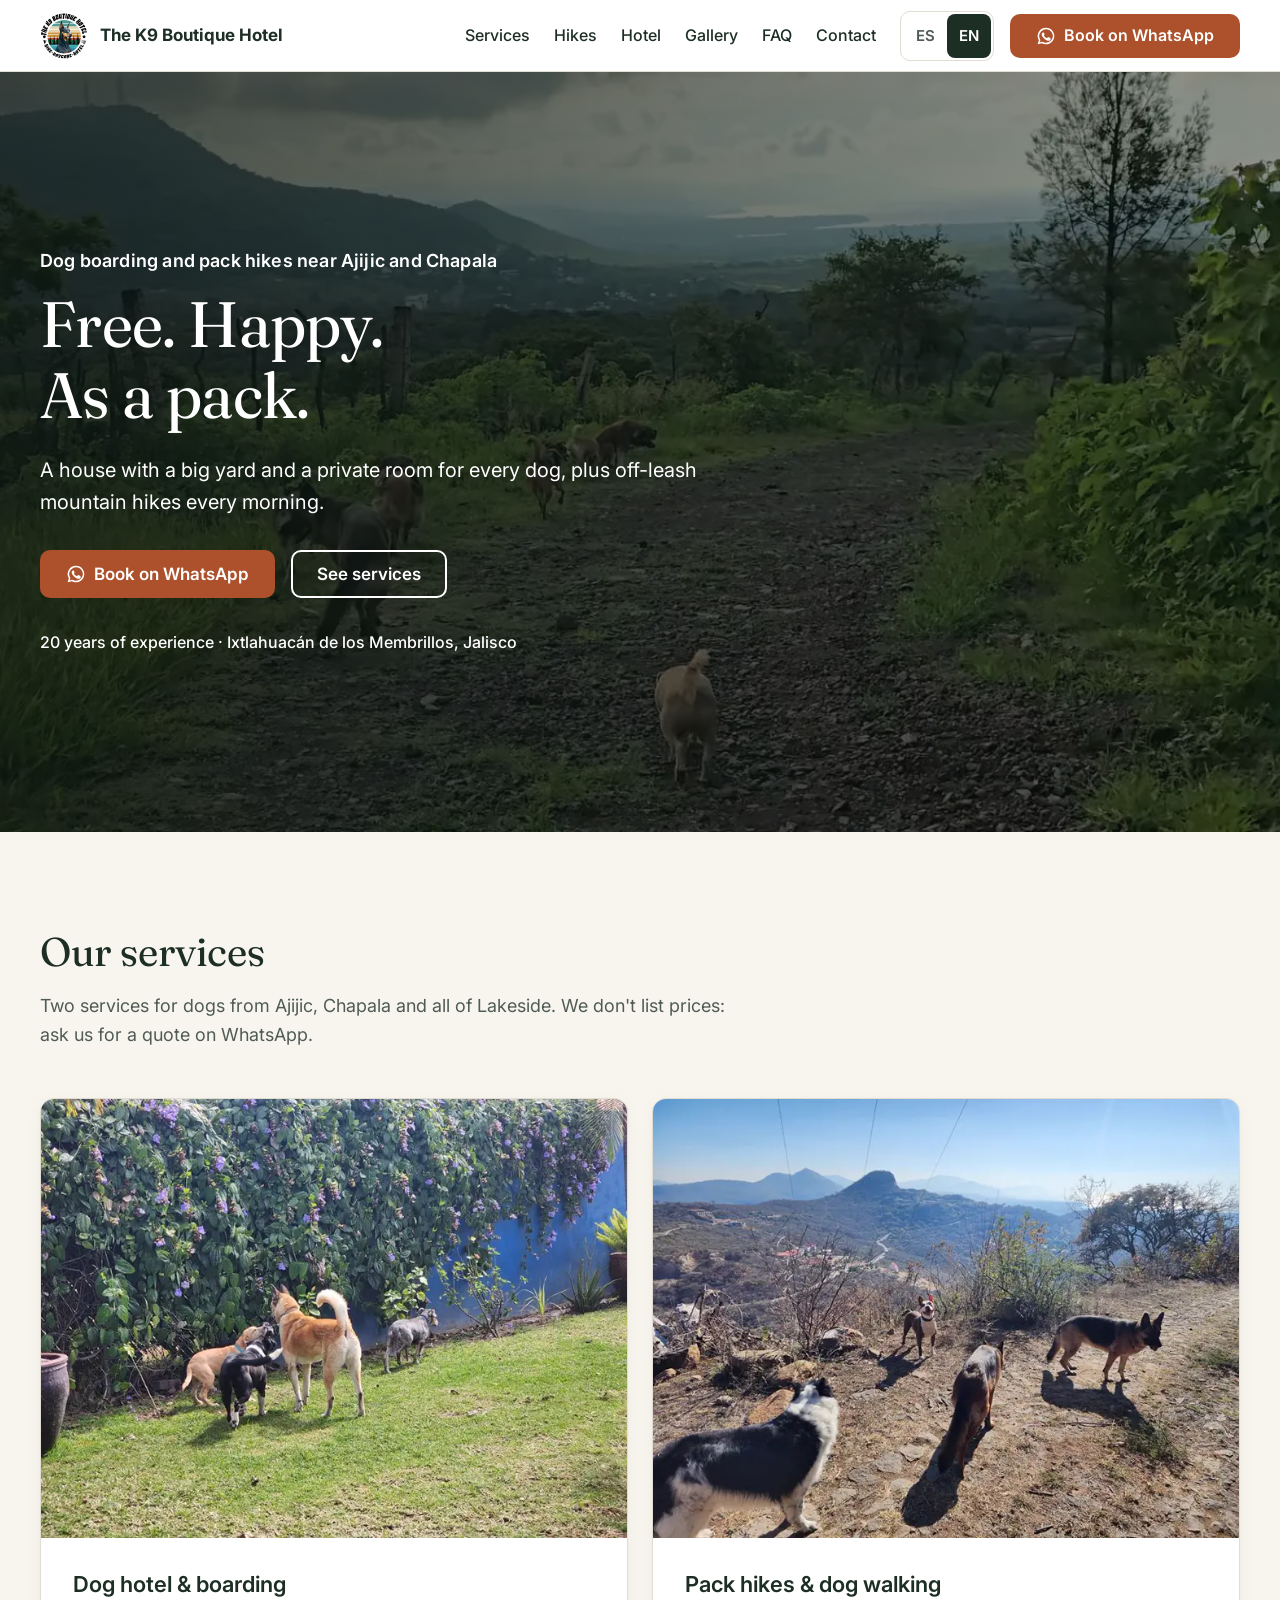
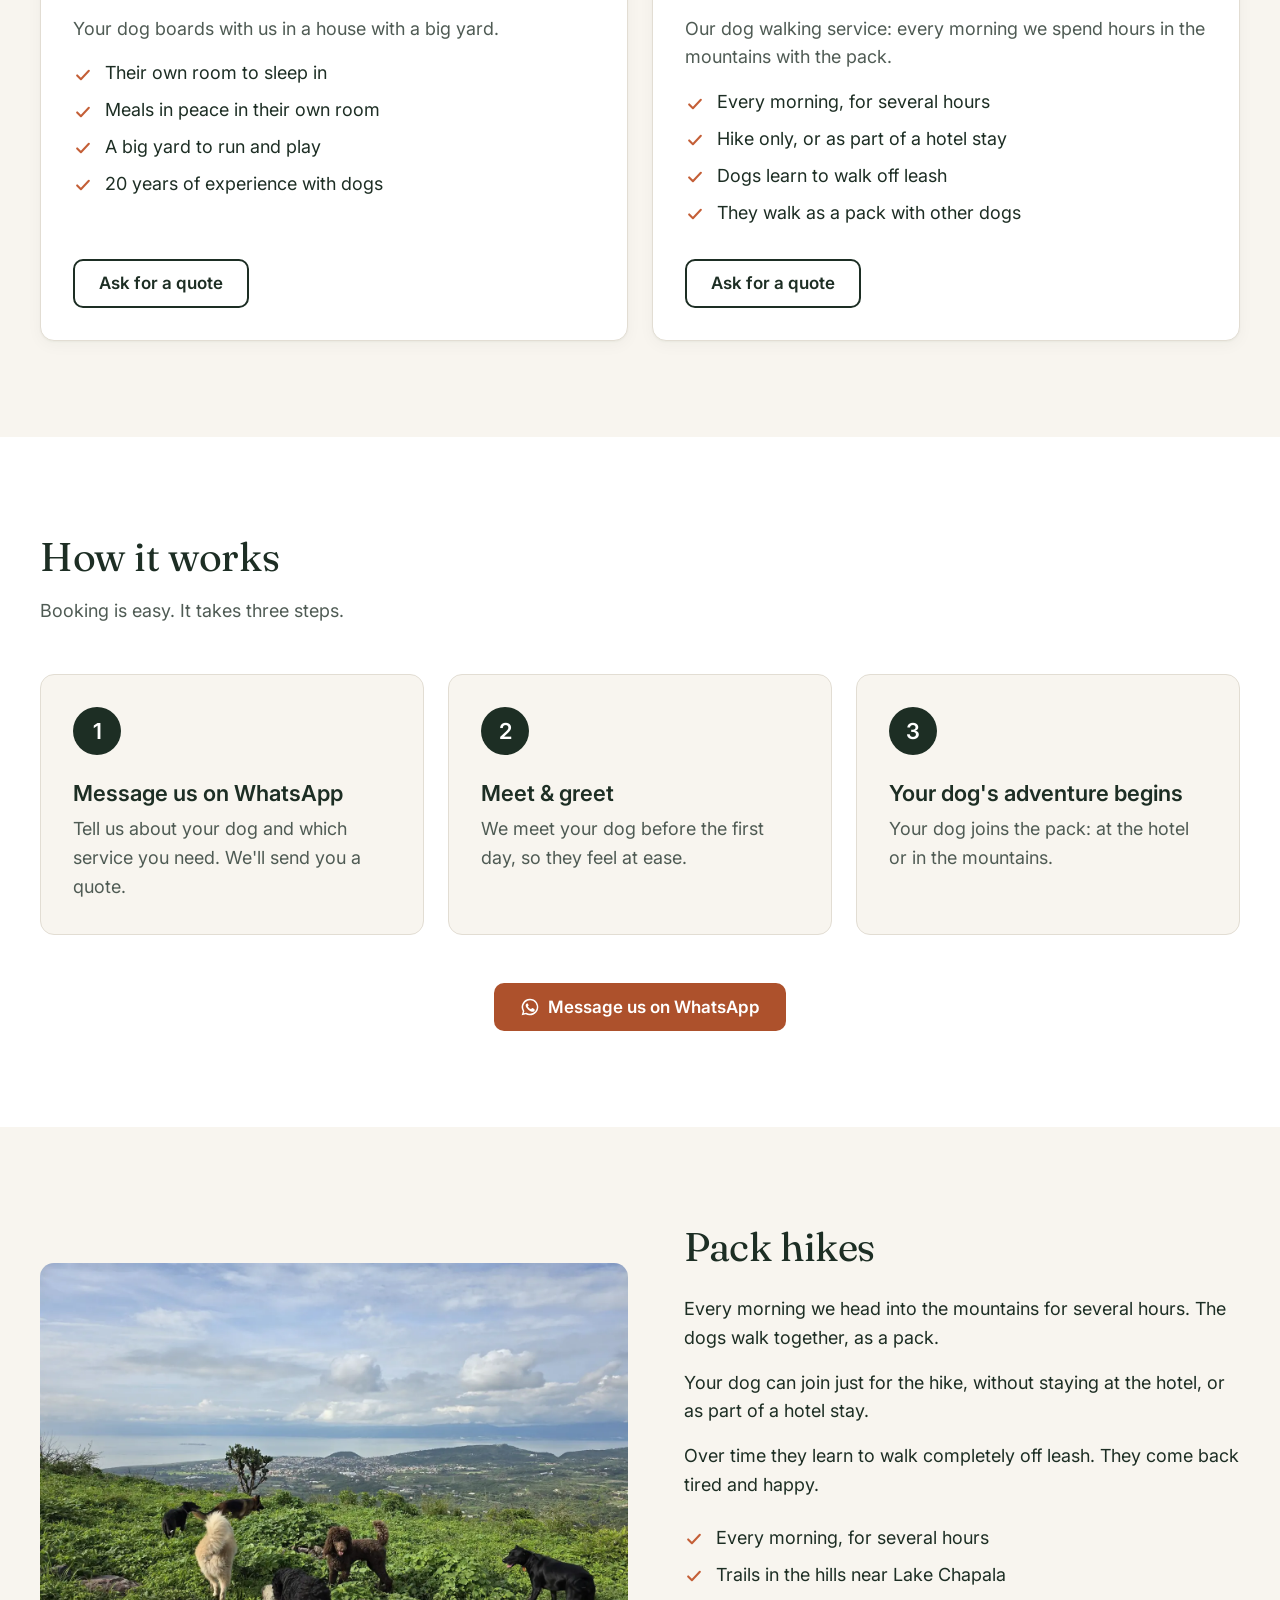
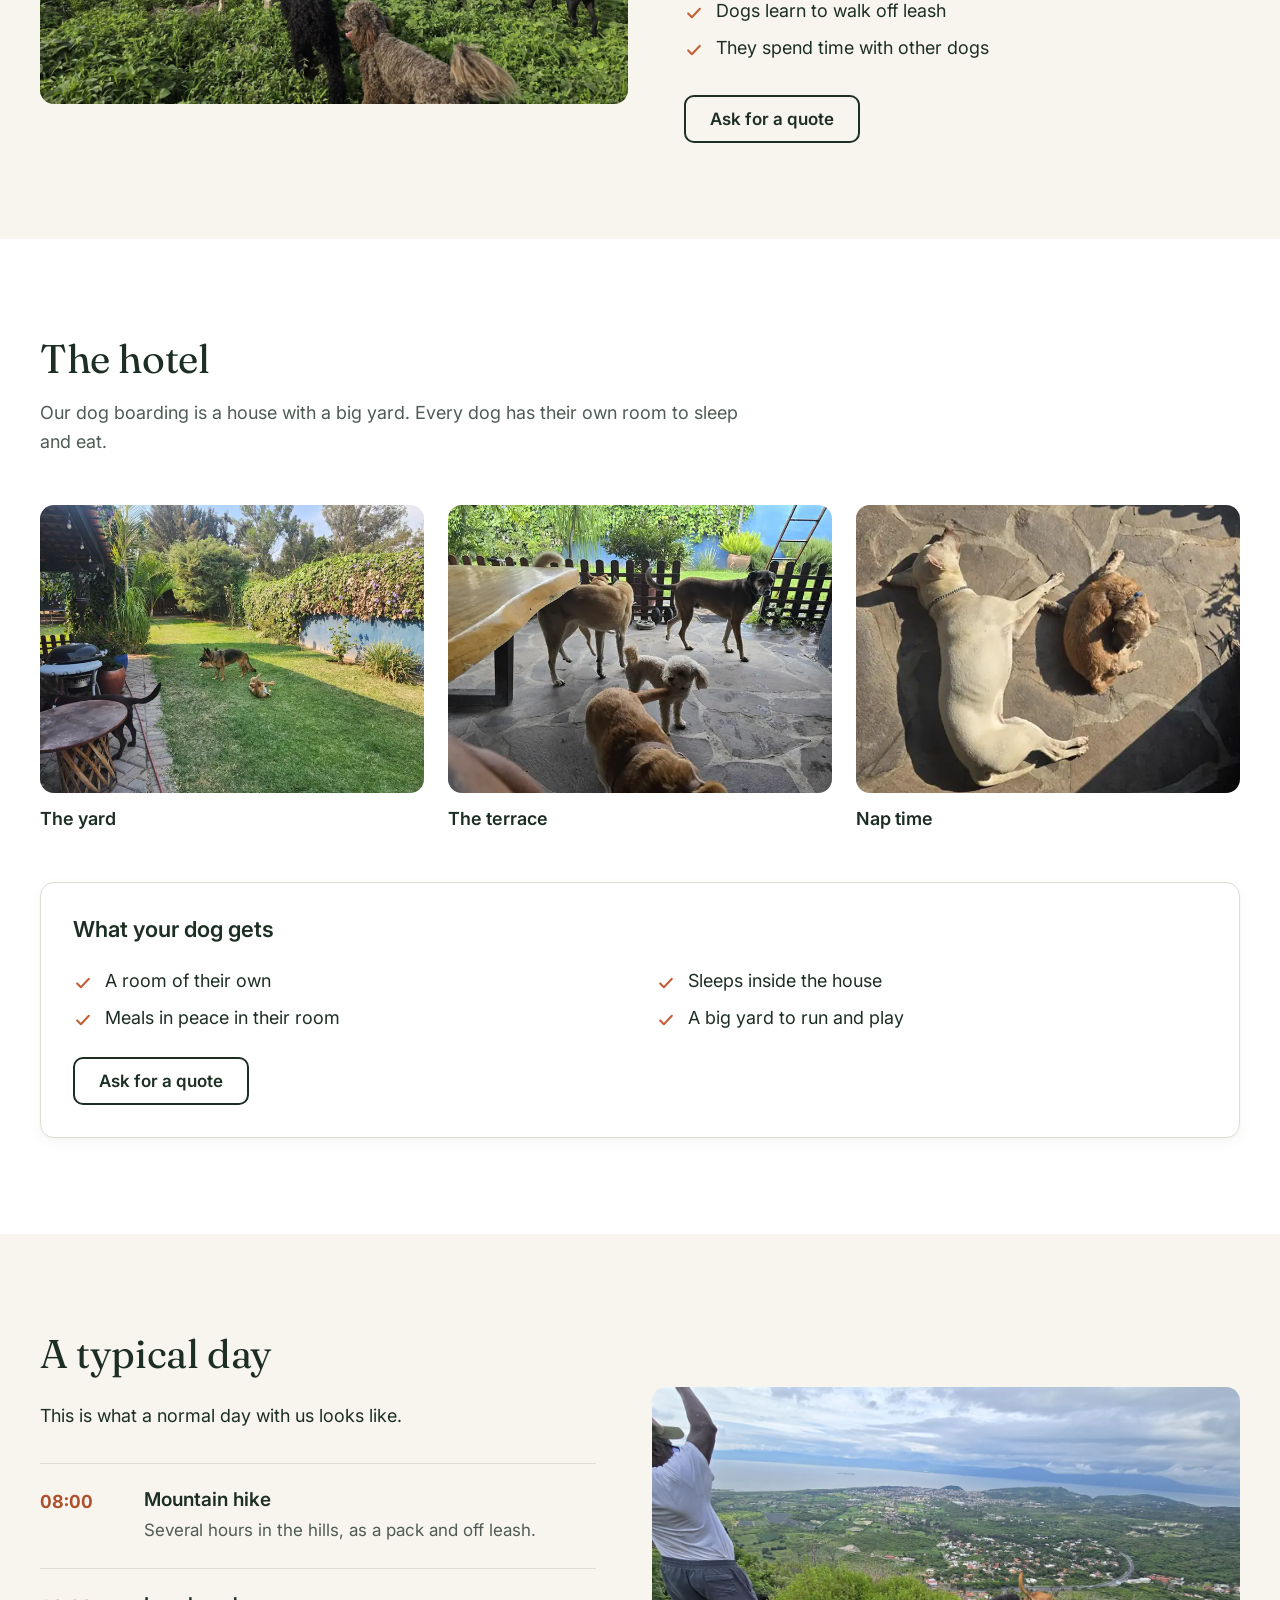
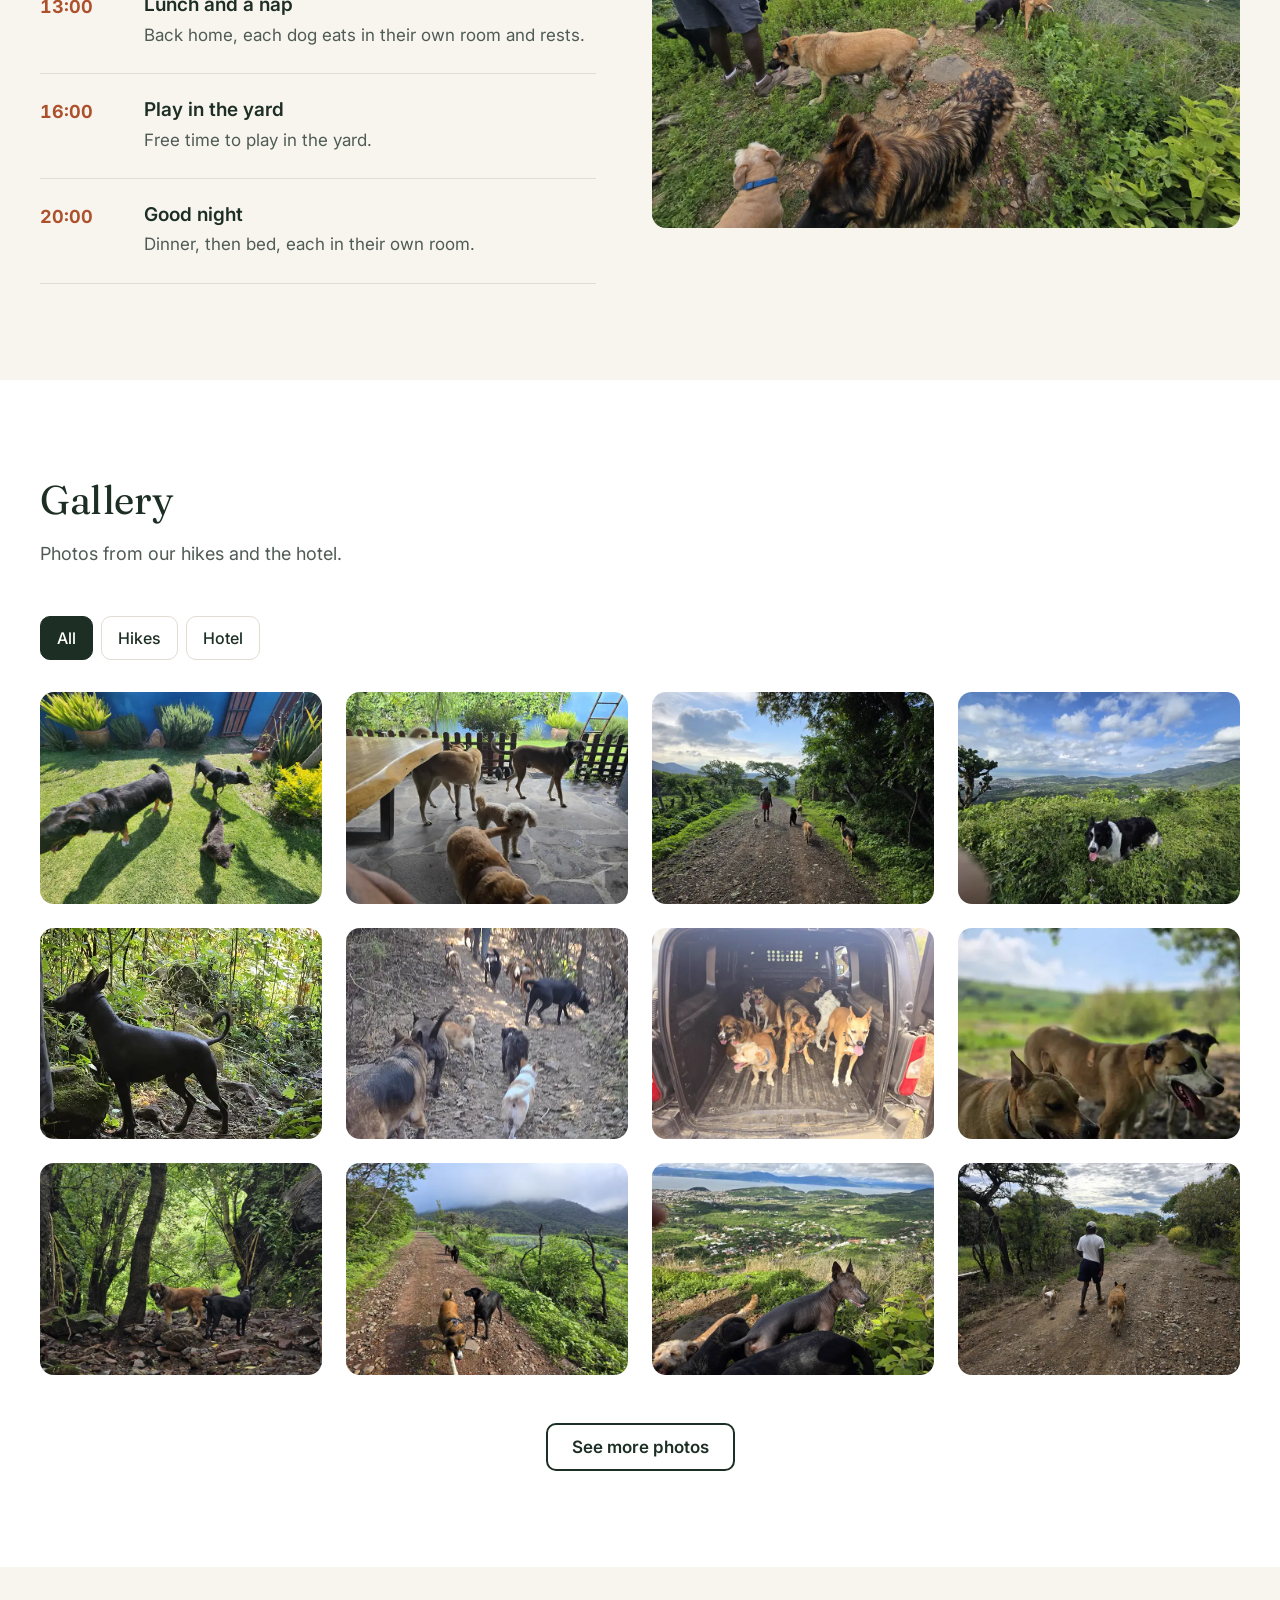
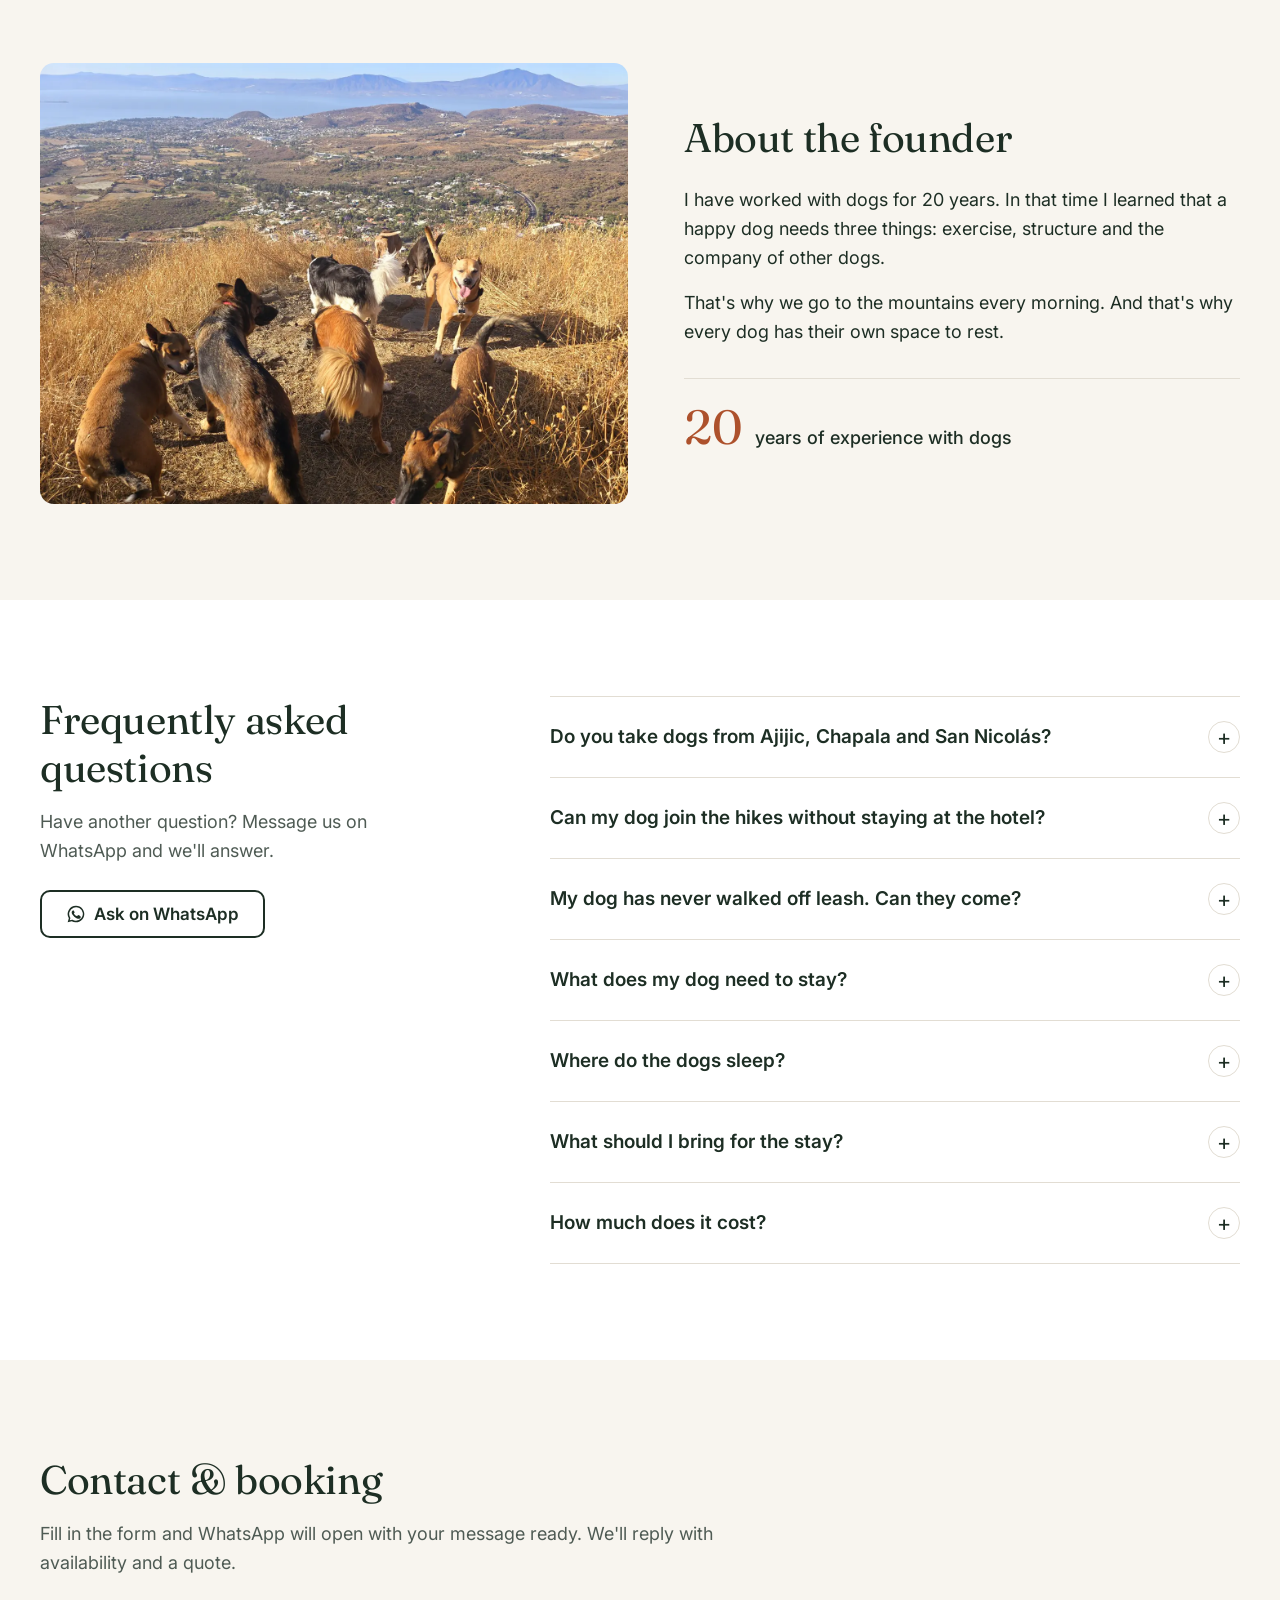
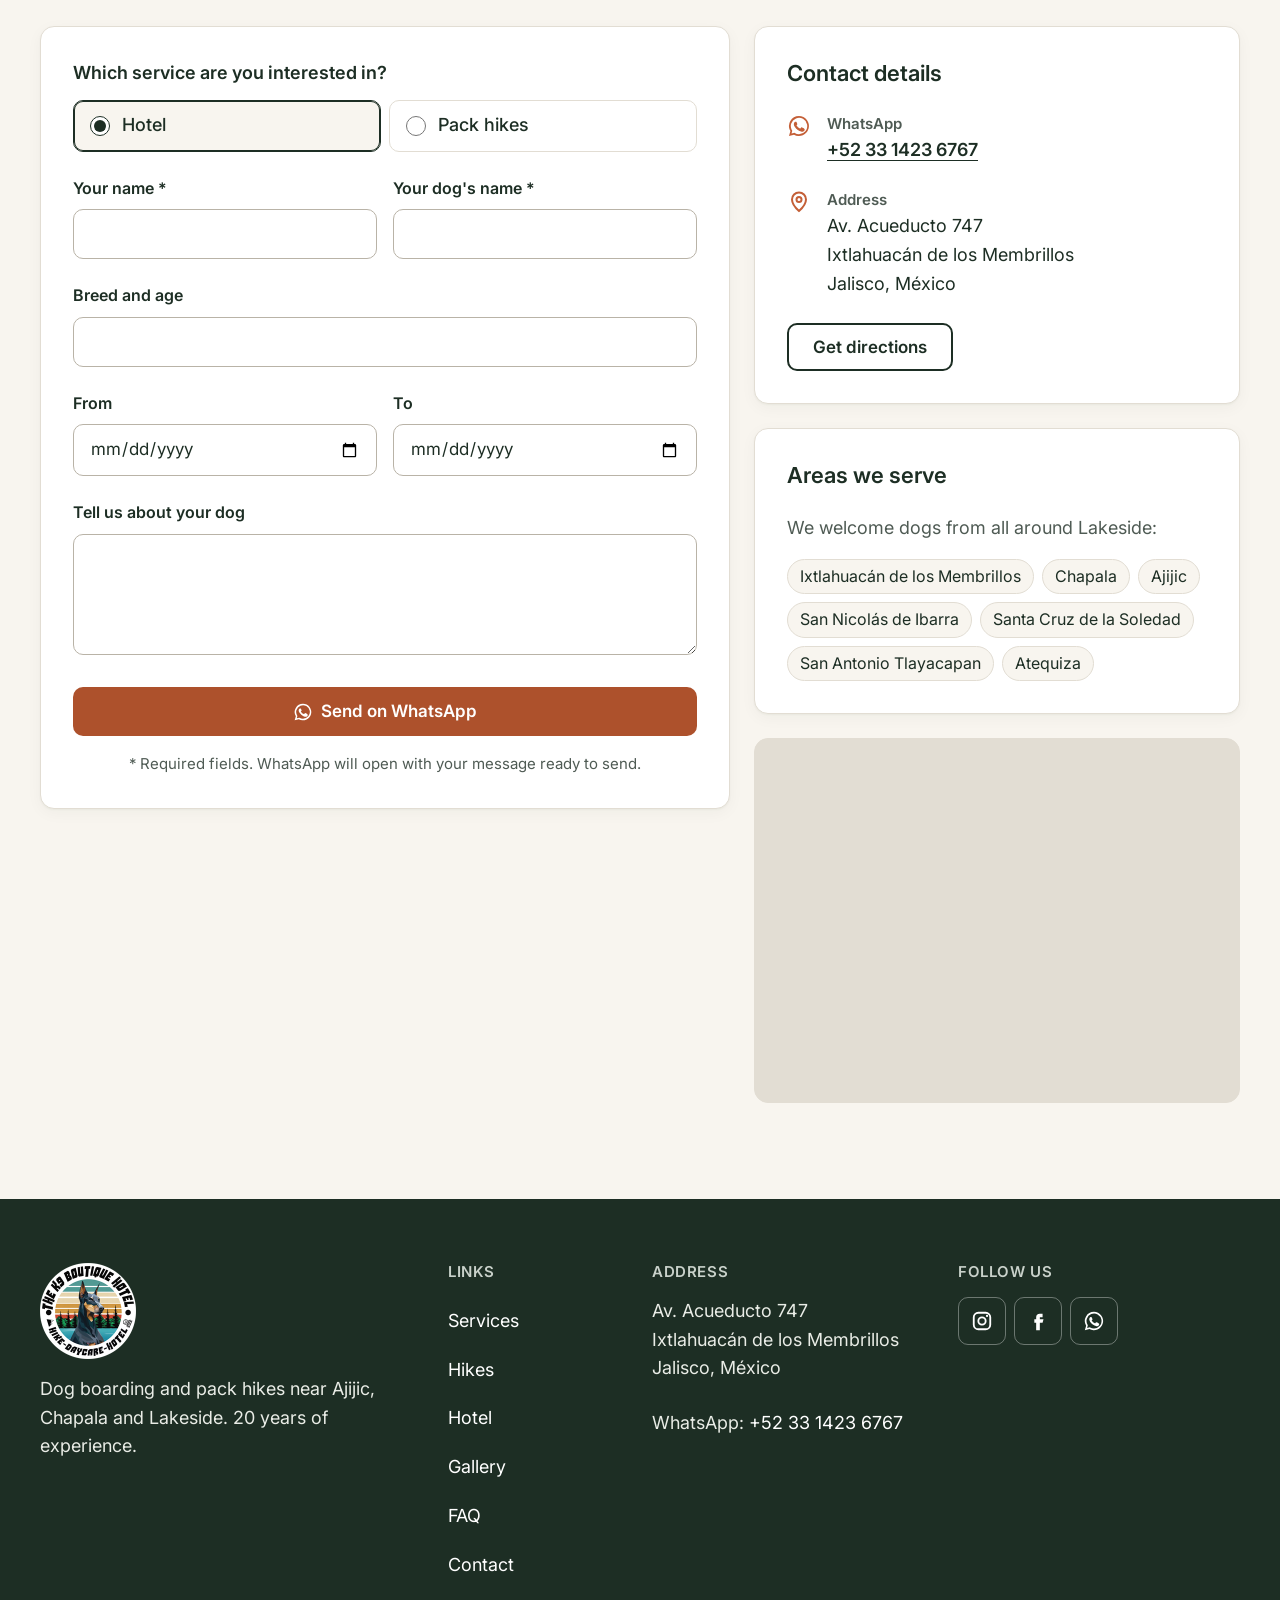
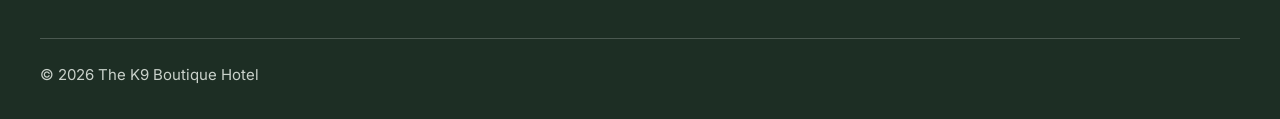
==== en/index.html @ 7d6b9fb0 "Local SEO: English page, location copy and business data - Add /en/ as a real English page (generate" ====
<!doctype html>
<html lang="en" data-root="../">
<head>
  <meta charset="utf-8">
  <meta name="viewport" content="width=device-width, initial-scale=1">
  <!-- SEO:START (generated by tools/build.py; edit SEO text there) -->
  <title>Dog Boarding &amp; Pack Hikes near Ajijic | The K9 Boutique Hotel</title>
  <meta name="description" content="Dog boarding and off-leash pack hikes near Ajijic, Chapala and San Nicolás de Ibarra. Private rooms, a big yard and 20 years of experience. Get a quote on WhatsApp.">
  <meta property="og:type" content="website">
  <meta property="og:site_name" content="The K9 Boutique Hotel">
  <meta property="og:locale" content="en_US">
  <meta property="og:locale:alternate" content="es_MX">
  <meta property="og:title" content="Dog Boarding &amp; Pack Hikes near Ajijic | The K9 Boutique Hotel">
  <meta property="og:description" content="Dog boarding and off-leash pack hikes near Ajijic, Chapala and San Nicolás de Ibarra. Private rooms, a big yard and 20 years of experience. Get a quote on WhatsApp.">
  <meta property="og:image" content="../img/og-image.png">
  <meta property="og:image:width" content="1200">
  <meta property="og:image:height" content="630">
  <script type="application/ld+json">
  {
    "@context": "https://schema.org",
    "@type": "LocalBusiness",
    "name": "The K9 Boutique Hotel",
    "description": "Dog boarding with a private room for every dog and a big yard, plus daily off-leash pack hikes in the mountains near Lake Chapala.",
    "telephone": "+523314236767",
    "image": "../img/og-image.png",
    "logo": "../img/logo.png",
    "address": {
      "@type": "PostalAddress",
      "streetAddress": "Av. Acueducto 747",
      "addressLocality": "Ixtlahuacán de los Membrillos",
      "addressRegion": "Jalisco",
      "addressCountry": "MX"
    },
    "areaServed": [
      {
        "@type": "City",
        "name": "Ixtlahuacán de los Membrillos"
      },
      {
        "@type": "City",
        "name": "Chapala"
      },
      {
        "@type": "City",
        "name": "Ajijic"
      },
      {
        "@type": "City",
        "name": "San Nicolás de Ibarra"
      },
      {
        "@type": "City",
        "name": "Santa Cruz de la Soledad"
      },
      {
        "@type": "City",
        "name": "San Antonio Tlayacapan"
      },
      {
        "@type": "City",
        "name": "Atequiza"
      }
    ],
    "knowsLanguage": [
      "es",
      "en"
    ],
    "hasOfferCatalog": {
      "@type": "OfferCatalog",
      "name": "Services",
      "itemListElement": [
        {
          "@type": "Offer",
          "itemOffered": {
            "@type": "Service",
            "name": "Dog boarding (dog hotel)"
          }
        },
        {
          "@type": "Offer",
          "itemOffered": {
            "@type": "Service",
            "name": "Pack hikes (dog walking)"
          }
        }
      ]
    },
    "sameAs": [
      "https://www.instagram.com/thek9boutiquehotel/",
      "https://www.facebook.com/people/The-k9-boutique-hotel/100063778140840/"
    ]
  }
  </script>
  <!-- SEO:END -->
  <meta name="theme-color" content="#1d2e24">
  <link rel="icon" type="image/png" sizes="32x32" href="../img/favicon-32.png">
  <link rel="apple-touch-icon" href="../img/apple-touch-icon.png">
  <link rel="preconnect" href="https://fonts.googleapis.com">
  <link rel="preconnect" href="https://fonts.gstatic.com" crossorigin>
  <link href="https://fonts.googleapis.com/css2?family=Fraunces:opsz,wght@9..144,400&family=Inter:wght@400;500;600;700&display=swap" rel="stylesheet">
  <link rel="preload" as="image" href="../video/hero-poster.webp">
  <link rel="stylesheet" href="../css/styles.css?v=20261009">
</head>
<body>

<svg width="0" height="0" style="position:absolute" aria-hidden="true">
  <symbol id="i-wa" viewBox="0 0 24 24"><path fill="currentColor" d="M12 2a10 10 0 0 0-8.6 15.1L2 22l5-1.3A10 10 0 1 0 12 2zm0 18.2a8.2 8.2 0 0 1-4.2-1.2l-.3-.2-3 .8.8-2.9-.2-.3A8.2 8.2 0 1 1 12 20.2zm4.5-6.1c-.2-.1-1.5-.7-1.7-.8s-.4-.1-.6.1-.7.8-.8 1-.3.2-.5.1a6.7 6.7 0 0 1-3.3-2.9c-.2-.4.2-.4.7-1.3.1-.2 0-.3 0-.4l-.8-1.8c-.2-.5-.4-.4-.6-.4h-.5a1 1 0 0 0-.7.3 3 3 0 0 0-.9 2.2 5.2 5.2 0 0 0 1.1 2.8 11.9 11.9 0 0 0 4.6 4c1.7.7 2.3.8 3.2.7a2.7 2.7 0 0 0 1.8-1.3 2.2 2.2 0 0 0 .1-1.3c0-.1-.2-.2-.4-.3z"/></symbol>
  <symbol id="i-pin" viewBox="0 0 24 24"><path fill="none" stroke="currentColor" stroke-width="2" d="M12 21s-7-6.2-7-11.5a7 7 0 0 1 14 0C19 14.8 12 21 12 21z"/><circle cx="12" cy="9.5" r="2.5" fill="none" stroke="currentColor" stroke-width="2"/></symbol>
</svg>

<a class="skip-link" href="#main"><span class="es">Saltar al contenido</span><span class="en">Skip to content</span></a>

<!-- ============ HEADER ============ -->
<header class="site-header">
  <div class="container header-inner">
    <a href="#top" class="brand">
      <img src="../img/logo-192.png" width="48" height="48" alt="">
      <span>The K9 Boutique Hotel</span>
    </a>

    <nav class="nav" aria-label="Main">
      <a href="#servicios"><span class="es">Servicios</span><span class="en">Services</span></a>
      <a href="#caminatas"><span class="es">Caminatas</span><span class="en">Hikes</span></a>
      <a href="#hotel">Hotel</a>
      <a href="#galeria"><span class="es">Galería</span><span class="en">Gallery</span></a>
      <a href="#preguntas"><span class="es">Preguntas</span><span class="en">FAQ</span></a>
      <a href="#contacto"><span class="es">Contacto</span><span class="en">Contact</span></a>
    </nav>

    <div class="header-actions">
      <div class="lang" role="group" aria-label="Idioma / Language">
        <a href="../" data-lang-link="es" lang="es" hreflang="es" aria-label="Español">ES</a>
        <a href="./" data-lang-link="en" lang="en" hreflang="en" aria-label="English" aria-current="page">EN</a>
      </div>
      <a href="https://wa.me/523314236767" class="btn btn-primary header-book" data-wa>
        <svg class="icon" aria-hidden="true"><use href="#i-wa"/></svg>
        <span class="es">Reservar por WhatsApp</span><span class="en">Book on WhatsApp</span>
      </a>
      <details class="menu">
        <summary class="menu-btn">
          <svg class="icon" viewBox="0 0 24 24" aria-hidden="true"><path d="M4 7h16M4 12h16M4 17h16" stroke="currentColor" stroke-width="2" stroke-linecap="round"/></svg>
          <span class="es">Menú</span><span class="en">Menu</span>
        </summary>
        <nav class="menu-panel" aria-label="Menu">
          <a href="#servicios"><span class="es">Servicios</span><span class="en">Services</span></a>
          <a href="#caminatas"><span class="es">Caminatas</span><span class="en">Hikes</span></a>
          <a href="#hotel">Hotel</a>
          <a href="#galeria"><span class="es">Galería</span><span class="en">Gallery</span></a>
          <a href="#preguntas"><span class="es">Preguntas</span><span class="en">FAQ</span></a>
          <a href="#contacto"><span class="es">Contacto</span><span class="en">Contact</span></a>
          <a href="https://wa.me/523314236767" class="btn btn-primary" data-wa>
            <svg class="icon" aria-hidden="true"><use href="#i-wa"/></svg>
            <span class="es">Reservar por WhatsApp</span><span class="en">Book on WhatsApp</span>
          </a>
        </nav>
      </details>
    </div>
  </div>
</header>

<main id="main">

<!-- ============ 1. HERO ============ -->
<section class="hero" aria-labelledby="hero-title">
  <video class="hero-video" autoplay muted loop playsinline preload="metadata" poster="../video/hero-poster.webp" aria-hidden="true">
    <source src="../video/hero.mp4" type="video/mp4">
  </video>
  <div class="container hero-content">
    <h1 class="hero-kicker" id="hero-title">
      <span class="es">Hotel para perros y caminatas en manada cerca de Chapala y Ajijic</span>
      <span class="en">Dog boarding and pack hikes near Ajijic and Chapala</span>
    </h1>
    <p class="slogan">
      <span class="es">Libres. Felices.<br>En manada.</span>
      <span class="en">Free. Happy.<br>As a pack.</span>
    </p>
    <p class="hero-text">
      <span class="es">Una casa con jardín grande y habitación propia para cada perro, y caminatas cada mañana en la montaña, sin correa.</span>
      <span class="en">A house with a big yard and a private room for every dog, plus off-leash mountain hikes every morning.</span>
    </p>
    <div class="actions">
      <a href="https://wa.me/523314236767" class="btn btn-primary" data-wa>
        <svg class="icon" aria-hidden="true"><use href="#i-wa"/></svg>
        <span class="es">Reservar por WhatsApp</span><span class="en">Book on WhatsApp</span>
      </a>
      <a href="#servicios" class="btn btn-secondary btn-light"><span class="es">Ver servicios</span><span class="en">See services</span></a>
    </div>
    <p class="trust">
      <span class="es">20 años de experiencia · Ixtlahuacán de los Membrillos, Jalisco</span>
      <span class="en">20 years of experience · Ixtlahuacán de los Membrillos, Jalisco</span>
    </p>
  </div>
</section>

<!-- ============ 2. SERVICES ============ -->
<section class="section" id="servicios" aria-labelledby="servicios-title">
  <div class="container">
    <header class="section-head">
      <h2 id="servicios-title"><span class="es">Nuestros servicios</span><span class="en">Our services</span></h2>
      <p><span class="es">Dos servicios para perros de Chapala, Ajijic y alrededores. No mostramos precios: pide tu cotización por WhatsApp.</span><span class="en">Two services for dogs from Ajijic, Chapala and all of Lakeside. We don't list prices: ask us for a quote on WhatsApp.</span></p>
    </header>

    <div class="grid services">
      <article class="card service">
        <img class="card-img" src="../img/k9-0028-sm.webp" width="720" height="540" loading="lazy"
          alt="Dogs playing in the hotel yard" data-alt-en="Dogs playing in the hotel yard">
        <div class="card-body">
          <h3><span class="es">Hotel para perros</span><span class="en">Dog hotel &amp; boarding</span></h3>
          <p><span class="es">Tu perro se hospeda con nosotros en una casa con un jardín grande.</span><span class="en">Your dog boards with us in a house with a big yard.</span></p>
          <ul class="checklist">
            <li><span class="es">Su propia habitación para dormir</span><span class="en">Their own room to sleep in</span></li>
            <li><span class="es">Come tranquilo en su habitación</span><span class="en">Meals in peace in their own room</span></li>
            <li><span class="es">Jardín grande para correr y jugar</span><span class="en">A big yard to run and play</span></li>
            <li><span class="es">20 años de experiencia con perros</span><span class="en">20 years of experience with dogs</span></li>
          </ul>
          <a href="#contacto" class="btn btn-secondary" data-service="hotel"><span class="es">Pedir cotización</span><span class="en">Ask for a quote</span></a>
        </div>
      </article>

      <article class="card service">
        <img class="card-img" src="../img/k9-0144-sm.webp" width="720" height="540" loading="lazy"
          alt="The pack walking off leash in the mountains" data-alt-en="The pack walking off leash in the mountains">
        <div class="card-body">
          <h3><span class="es">Caminatas y paseos en manada</span><span class="en">Pack hikes &amp; dog walking</span></h3>
          <p><span class="es">Nuestro paseo de perros: cada mañana salimos varias horas a la montaña con la manada.</span><span class="en">Our dog walking service: every morning we spend hours in the mountains with the pack.</span></p>
          <ul class="checklist">
            <li><span class="es">Todas las mañanas, varias horas</span><span class="en">Every morning, for several hours</span></li>
            <li><span class="es">Solo la caminata, o junto con el hotel</span><span class="en">Hike only, or as part of a hotel stay</span></li>
            <li><span class="es">Aprenden a caminar sin correa</span><span class="en">Dogs learn to walk off leash</span></li>
            <li><span class="es">Caminan en manada con otros perros</span><span class="en">They walk as a pack with other dogs</span></li>
          </ul>
          <a href="#contacto" class="btn btn-secondary" data-service="caminata"><span class="es">Pedir cotización</span><span class="en">Ask for a quote</span></a>
        </div>
      </article>
    </div>
  </div>
</section>

<!-- ============ 3. HOW IT WORKS ============ -->
<section class="section section-white" id="como-funciona" aria-labelledby="pasos-title">
  <div class="container">
    <header class="section-head">
      <h2 id="pasos-title"><span class="es">Cómo funciona</span><span class="en">How it works</span></h2>
      <p><span class="es">Reservar es fácil. Son tres pasos.</span><span class="en">Booking is easy. It takes three steps.</span></p>
    </header>
    <ol class="grid steps">
      <li class="step">
        <span class="step-num" aria-hidden="true">1</span>
        <h3><span class="es">Escríbenos por WhatsApp</span><span class="en">Message us on WhatsApp</span></h3>
        <p><span class="es">Cuéntanos de tu perro y qué servicio necesitas. Te mandamos una cotización.</span><span class="en">Tell us about your dog and which service you need. We'll send you a quote.</span></p>
      </li>
      <li class="step">
        <span class="step-num" aria-hidden="true">2</span>
        <h3><span class="es">Nos conocemos</span><span class="en">Meet &amp; greet</span></h3>
        <p><span class="es">Conocemos a tu perro antes de empezar, para que se sienta en confianza.</span><span class="en">We meet your dog before the first day, so they feel at ease.</span></p>
      </li>
      <li class="step">
        <span class="step-num" aria-hidden="true">3</span>
        <h3><span class="es">Empieza la aventura</span><span class="en">Your dog's adventure begins</span></h3>
        <p><span class="es">Tu perro se une a la manada: en el hotel o en la montaña.</span><span class="en">Your dog joins the pack: at the hotel or in the mountains.</span></p>
      </li>
    </ol>
    <div class="actions actions-center">
      <a href="https://wa.me/523314236767" class="btn btn-primary" data-wa>
        <svg class="icon" aria-hidden="true"><use href="#i-wa"/></svg>
        <span class="es">Escribir por WhatsApp</span><span class="en">Message us on WhatsApp</span>
      </a>
    </div>
  </div>
</section>

<!-- ============ 4. PACK HIKES ============ -->
<section class="section" id="caminatas" aria-labelledby="caminatas-title">
  <div class="container grid split">
    <img class="photo split-media" src="../img/k9-0327.webp" width="1440" height="1080" loading="lazy"
      alt="The pack resting on a hill overlooking the valley" data-alt-en="The pack resting on a hill overlooking the valley">
    <div class="split-text">
      <h2 id="caminatas-title"><span class="es">Caminatas en manada</span><span class="en">Pack hikes</span></h2>
      <p><span class="es">Todas las mañanas salimos a la montaña por varias horas. Los perros caminan juntos, como una manada.</span><span class="en">Every morning we head into the mountains for several hours. The dogs walk together, as a pack.</span></p>
      <p><span class="es">Tu perro puede venir solo a la caminata, sin quedarse en el hotel, o hacerla durante su estancia.</span><span class="en">Your dog can join just for the hike, without staying at the hotel, or as part of a hotel stay.</span></p>
      <p><span class="es">Con el tiempo aprenden a caminar completamente sin correa. Regresan cansados y contentos.</span><span class="en">Over time they learn to walk completely off leash. They come back tired and happy.</span></p>
      <ul class="checklist">
        <li><span class="es">Todas las mañanas, varias horas</span><span class="en">Every morning, for several hours</span></li>
        <li><span class="es">Senderos en los cerros, cerca del Lago de Chapala</span><span class="en">Trails in the hills near Lake Chapala</span></li>
        <li><span class="es">Aprenden a caminar sin correa</span><span class="en">Dogs learn to walk off leash</span></li>
        <li><span class="es">Conviven con otros perros</span><span class="en">They spend time with other dogs</span></li>
      </ul>
      <a href="#contacto" class="btn btn-secondary" data-service="caminata"><span class="es">Pedir cotización</span><span class="en">Ask for a quote</span></a>
    </div>
  </div>
</section>

<!-- ============ 5. THE HOTEL ============ -->
<section class="section section-white" id="hotel" aria-labelledby="hotel-title">
  <div class="container">
    <header class="section-head">
      <h2 id="hotel-title"><span class="es">El hotel</span><span class="en">The hotel</span></h2>
      <p><span class="es">Nuestro hotel para perros es una casa con un jardín grande. Cada perro tiene su propia habitación para dormir y comer.</span><span class="en">Our dog boarding is a house with a big yard. Every dog has their own room to sleep and eat.</span></p>
    </header>
    <div class="grid">
      <figure class="figure">
        <img class="photo" src="../img/k9-0213-sm.webp" width="720" height="540" loading="lazy"
          alt="The hotel yard with dogs playing" data-alt-en="The hotel yard with dogs playing">
        <figcaption><span class="es">El jardín</span><span class="en">The yard</span></figcaption>
      </figure>
      <figure class="figure">
        <img class="photo" src="../img/k9-0466-sm.webp" width="720" height="540" loading="lazy"
          alt="Dogs on the hotel terrace" data-alt-en="Dogs on the hotel terrace">
        <figcaption><span class="es">La terraza</span><span class="en">The terrace</span></figcaption>
      </figure>
      <figure class="figure">
        <img class="photo" src="../img/k9-0938-sm.webp" width="540" height="720" loading="lazy"
          alt="Two dogs taking a nap" data-alt-en="Two dogs taking a nap">
        <figcaption><span class="es">Hora de la siesta</span><span class="en">Nap time</span></figcaption>
      </figure>
    </div>
    <div class="card amenities">
      <h3><span class="es">Lo que tiene tu perro</span><span class="en">What your dog gets</span></h3>
      <ul class="checklist checklist-cols">
        <li><span class="es">Una habitación propia</span><span class="en">A room of their own</span></li>
        <li><span class="es">Duerme dentro de la casa</span><span class="en">Sleeps inside the house</span></li>
        <li><span class="es">Come tranquilo en su habitación</span><span class="en">Meals in peace in their room</span></li>
        <li><span class="es">Jardín grande para correr y jugar</span><span class="en">A big yard to run and play</span></li>
      </ul>
      <a href="#contacto" class="btn btn-secondary" data-service="hotel"><span class="es">Pedir cotización</span><span class="en">Ask for a quote</span></a>
    </div>
  </div>
</section>

<!-- ============ 6. A TYPICAL DAY ============ -->
<section class="section" id="dia" aria-labelledby="dia-title">
  <div class="container grid split">
    <div class="split-text">
      <h2 id="dia-title"><span class="es">Un día típico</span><span class="en">A typical day</span></h2>
      <p><span class="es">Así es un día normal con nosotros.</span><span class="en">This is what a normal day with us looks like.</span></p>
      <ol class="schedule">
        <li>
          <span class="time">08:00</span>
          <div><h3><span class="es">Caminata en la montaña</span><span class="en">Mountain hike</span></h3>
          <p><span class="es">Varias horas en los cerros, en manada y sin correa.</span><span class="en">Several hours in the hills, as a pack and off leash.</span></p></div>
        </li>
        <li>
          <span class="time">13:00</span>
          <div><h3><span class="es">Comida y siesta</span><span class="en">Lunch and a nap</span></h3>
          <p><span class="es">De vuelta en casa, cada perro come en su habitación y descansa.</span><span class="en">Back home, each dog eats in their own room and rests.</span></p></div>
        </li>
        <li>
          <span class="time">16:00</span>
          <div><h3><span class="es">Juego en el jardín</span><span class="en">Play in the yard</span></h3>
          <p><span class="es">Tiempo libre para jugar en el jardín.</span><span class="en">Free time to play in the yard.</span></p></div>
        </li>
        <li>
          <span class="time">20:00</span>
          <div><h3><span class="es">Buenas noches</span><span class="en">Good night</span></h3>
          <p><span class="es">Cena y a dormir, cada uno en su habitación.</span><span class="en">Dinner, then bed, each in their own room.</span></p></div>
        </li>
      </ol>
    </div>
    <img class="photo split-media" src="../img/k9-0912.webp" width="1440" height="1080" loading="lazy"
      alt="Dogs hiking on a hill with a view of the lake" data-alt-en="Dogs hiking on a hill with a view of the lake">
  </div>
</section>

<!-- ============ 7. GALLERY ============ -->
<section class="section section-white" id="galeria" aria-labelledby="galeria-title">
  <div class="container">
    <header class="section-head">
      <h2 id="galeria-title"><span class="es">Galería</span><span class="en">Gallery</span></h2>
      <p><span class="es">Fotos de nuestras caminatas y del hotel.</span><span class="en">Photos from our hikes and the hotel.</span></p>
    </header>
    <div class="filters" role="group" aria-label="Filtrar fotos / Filter photos" hidden>
      <button type="button" data-filter="all" aria-pressed="true"><span class="es">Todas</span><span class="en">All</span></button>
      <button type="button" data-filter="caminatas" aria-pressed="false"><span class="es">Caminatas</span><span class="en">Hikes</span></button>
      <button type="button" data-filter="hotel" aria-pressed="false">Hotel</button>
    </div>
    <!-- The first 12 photos are in the HTML so the gallery works without JavaScript. -->
    <ul class="gallery-grid" id="gallery">
      <li><a href="../img/k9-0166.webp"><img src="../img/k9-0166-sm.webp" width="720" height="540" loading="lazy" alt="Dogs at the hotel"></a></li>
      <li><a href="../img/k9-0466.webp"><img src="../img/k9-0466-sm.webp" width="720" height="540" loading="lazy" alt="Dogs at the hotel"></a></li>
      <li><a href="../img/k9-0321.webp"><img src="../img/k9-0321-sm.webp" width="720" height="540" loading="lazy" alt="The pack in the mountains"></a></li>
      <li><a href="../img/k9-0505.webp"><img src="../img/k9-0505-sm.webp" width="720" height="540" loading="lazy" alt="Dogs hiking in the mountains"></a></li>
      <li><a href="../img/k9-0629.webp"><img src="../img/k9-0629-sm.webp" width="540" height="720" loading="lazy" alt="Dogs hiking in the mountains"></a></li>
      <li><a href="../img/k9-0944.webp"><img src="../img/k9-0944-sm.webp" width="540" height="720" loading="lazy" alt="The pack in the mountains"></a></li>
      <li><a href="../img/k9-0717.webp"><img src="../img/k9-0717-sm.webp" width="720" height="540" loading="lazy" alt="Dogs on a hike"></a></li>
      <li><a href="../img/k9-1049.webp"><img src="../img/k9-1049-sm.webp" width="540" height="720" loading="lazy" alt="Dogs hiking in the mountains"></a></li>
      <li><a href="../img/k9-0556.webp"><img src="../img/k9-0556-sm.webp" width="720" height="540" loading="lazy" alt="Dogs hiking in the mountains"></a></li>
      <li><a href="../img/k9-0320.webp"><img src="../img/k9-0320-sm.webp" width="720" height="540" loading="lazy" alt="The pack in the mountains"></a></li>
      <li><a href="../img/k9-0880.webp"><img src="../img/k9-0880-sm.webp" width="720" height="540" loading="lazy" alt="Dogs hiking in the mountains"></a></li>
      <li><a href="../img/k9-0590.webp"><img src="../img/k9-0590-sm.webp" width="720" height="540" loading="lazy" alt="The pack in the mountains"></a></li>
    </ul>
    <div class="actions actions-center">
      <button type="button" class="btn btn-secondary" id="loadMore" hidden><span class="es">Ver más fotos</span><span class="en">See more photos</span></button>
    </div>
  </div>
</section>

<!-- ============ 8. FOUNDER ============ -->
<section class="section" id="fundador" aria-labelledby="fundador-title">
  <div class="container grid split">
    <img class="photo split-media founder-photo" src="../img/k9-0727.webp" width="1440" height="1080" loading="lazy"
      alt="The pack on a hilltop overlooking the valley" data-alt-en="The pack on a hilltop overlooking the valley">
    <div class="split-text">
      <h2 id="fundador-title"><span class="es">Sobre el fundador</span><span class="en">About the founder</span></h2>
      <p><span class="es">Llevo 20 años trabajando con perros. En este tiempo aprendí que un perro feliz necesita tres cosas: ejercicio, estructura y la compañía de otros perros.</span><span class="en">I have worked with dogs for 20 years. In that time I learned that a happy dog needs three things: exercise, structure and the company of other dogs.</span></p>
      <p><span class="es">Por eso salimos a la montaña todas las mañanas. Y por eso cada perro tiene su propio espacio para descansar.</span><span class="en">That's why we go to the mountains every morning. And that's why every dog has their own space to rest.</span></p>
      <p class="stat"><strong>20</strong> <span class="es">años de experiencia con perros</span><span class="en">years of experience with dogs</span></p>
    </div>
  </div>
</section>

<!-- ============ 9. FAQ ============ -->
<section class="section section-white" id="preguntas" aria-labelledby="preguntas-title">
  <div class="container grid">
    <header class="faq-head">
      <h2 id="preguntas-title"><span class="es">Preguntas frecuentes</span><span class="en">Frequently asked questions</span></h2>
      <p><span class="es">¿Tienes otra pregunta? Escríbenos por WhatsApp y te respondemos.</span><span class="en">Have another question? Message us on WhatsApp and we'll answer.</span></p>
      <a href="https://wa.me/523314236767" class="btn btn-secondary" data-wa>
        <svg class="icon" aria-hidden="true"><use href="#i-wa"/></svg>
        <span class="es">Preguntar por WhatsApp</span><span class="en">Ask on WhatsApp</span>
      </a>
    </header>
    <div class="faq-list">
      <details class="faq-item" name="faq">
        <summary><span class="es">¿Reciben perros de Ajijic, Chapala y San Nicolás?</span><span class="en">Do you take dogs from Ajijic, Chapala and San Nicolás?</span></summary>
        <p><span class="es">Sí. Estamos en Ixtlahuacán de los Membrillos, cerca del Lago de Chapala. Recibimos perros de Chapala, Ajijic, San Nicolás de Ibarra, Santa Cruz de la Soledad, San Antonio Tlayacapan, Atequiza y alrededores.</span><span class="en">Yes. We're in Ixtlahuacán de los Membrillos, near Lake Chapala. We welcome dogs from Chapala, Ajijic, San Nicolás de Ibarra, Santa Cruz de la Soledad, San Antonio Tlayacapan, Atequiza and the rest of Lakeside.</span></p>
      </details>
      <details class="faq-item" name="faq">
        <summary><span class="es">¿Mi perro puede ir solo a las caminatas, sin quedarse en el hotel?</span><span class="en">Can my dog join the hikes without staying at the hotel?</span></summary>
        <p><span class="es">Sí. Tu perro puede unirse a las caminatas de la mañana sin hospedarse. Escríbenos por WhatsApp para ver días y horarios.</span><span class="en">Yes. Your dog can join the morning hikes without boarding. Message us on WhatsApp to arrange days and times.</span></p>
      </details>
      <details class="faq-item" name="faq">
        <summary><span class="es">Mi perro nunca ha caminado sin correa. ¿Puede venir?</span><span class="en">My dog has never walked off leash. Can they come?</span></summary>
        <p><span class="es">Sí. La mayoría llegan así. Vamos poco a poco y cada perro aprende a su ritmo, con ayuda de la manada.</span><span class="en">Yes. Most dogs arrive that way. We go step by step and each dog learns at their own pace, with help from the pack.</span></p>
      </details>
      <details class="faq-item" name="faq">
        <summary><span class="es">¿Qué necesita mi perro para quedarse?</span><span class="en">What does my dog need to stay?</span></summary>
        <p><span class="es">Vacunas al día, desparasitación y tratamiento contra pulgas y garrapatas. Antes de la primera visita nos conocemos.</span><span class="en">Up-to-date vaccines, deworming and flea and tick treatment. We meet before the first visit.</span></p>
      </details>
      <details class="faq-item" name="faq">
        <summary><span class="es">¿Dónde duermen los perros?</span><span class="en">Where do the dogs sleep?</span></summary>
        <p><span class="es">Dentro de la casa. Cada perro tiene su propia habitación, donde come y duerme tranquilo.</span><span class="en">Inside the house. Each dog has their own room, where they eat and sleep in peace.</span></p>
      </details>
      <details class="faq-item" name="faq">
        <summary><span class="es">¿Qué llevo para la estancia?</span><span class="en">What should I bring for the stay?</span></summary>
        <p><span class="es">Su comida de siempre, para no cambiar su dieta. Si quieres, también su cama o su juguete favorito.</span><span class="en">Their usual food, so their diet doesn't change. If you like, also their bed or favorite toy.</span></p>
      </details>
      <details class="faq-item" name="faq">
        <summary><span class="es">¿Cuánto cuesta?</span><span class="en">How much does it cost?</span></summary>
        <p><span class="es">Depende del servicio y de los días. Escríbenos por WhatsApp con tus fechas y te mandamos una cotización.</span><span class="en">It depends on the service and the number of days. Message us on WhatsApp with your dates and we'll send you a quote.</span></p>
      </details>
    </div>
  </div>
</section>

<!-- ============ 10. CONTACT & BOOKING ============ -->
<section class="section" id="contacto" aria-labelledby="contacto-title">
  <div class="container">
    <header class="section-head">
      <h2 id="contacto-title"><span class="es">Contacto y reservas</span><span class="en">Contact &amp; booking</span></h2>
      <p><span class="es">Llena el formulario y se abrirá WhatsApp con tu mensaje listo. Te respondemos con disponibilidad y precio.</span><span class="en">Fill in the form and WhatsApp will open with your message ready. We'll reply with availability and a quote.</span></p>
    </header>

    <div class="grid contact-grid">
      <form class="card form" id="bookingForm" novalidate>
        <fieldset class="service-pick">
          <legend><span class="es">¿Qué servicio te interesa?</span><span class="en">Which service are you interested in?</span></legend>
          <label><input type="radio" name="service" value="hotel" checked> <span><span class="es">Hotel</span><span class="en">Hotel</span></span></label>
          <label><input type="radio" name="service" value="caminata"> <span><span class="es">Caminatas</span><span class="en">Pack hikes</span></span></label>
        </fieldset>
        <div class="fields">
          <div class="field">
            <label for="f-name"><span class="es">Tu nombre</span><span class="en">Your name</span> *</label>
            <input id="f-name" name="name" required autocomplete="name" aria-describedby="f-name-err">
            <p class="field-error" id="f-name-err" hidden><span class="es">Escribe tu nombre.</span><span class="en">Please enter your name.</span></p>
          </div>
          <div class="field">
            <label for="f-dog"><span class="es">Nombre de tu perro</span><span class="en">Your dog's name</span> *</label>
            <input id="f-dog" name="dog" required aria-describedby="f-dog-err">
            <p class="field-error" id="f-dog-err" hidden><span class="es">Escribe el nombre de tu perro.</span><span class="en">Please enter your dog's name.</span></p>
          </div>
          <div class="field field-full">
            <label for="f-breed"><span class="es">Raza y edad</span><span class="en">Breed and age</span></label>
            <input id="f-breed" name="breed">
          </div>
          <div class="field">
            <label for="f-from"><span class="es">Desde</span><span class="en">From</span></label>
            <input id="f-from" name="from" type="date">
          </div>
          <div class="field">
            <label for="f-to"><span class="es">Hasta</span><span class="en">To</span></label>
            <input id="f-to" name="to" type="date">
          </div>
          <div class="field field-full">
            <label for="f-notes"><span class="es">Cuéntanos de tu perro</span><span class="en">Tell us about your dog</span></label>
            <textarea id="f-notes" name="notes" rows="4"></textarea>
          </div>
        </div>
        <button type="submit" class="btn btn-primary btn-block">
          <svg class="icon" aria-hidden="true"><use href="#i-wa"/></svg>
          <span class="es">Enviar por WhatsApp</span><span class="en">Send on WhatsApp</span>
        </button>
        <p class="form-note"><span class="es">* Campos obligatorios. Se abrirá WhatsApp con tu mensaje listo para enviar.</span><span class="en">* Required fields. WhatsApp will open with your message ready to send.</span></p>
      </form>

      <div class="contact-info">
        <div class="card">
          <h3><span class="es">Datos de contacto</span><span class="en">Contact details</span></h3>
          <ul class="contact-list">
            <li>
              <svg class="icon" aria-hidden="true"><use href="#i-wa"/></svg>
              <div><strong>WhatsApp</strong><a href="https://wa.me/523314236767" data-wa data-phone>+52 33 1423 6767</a></div>
            </li>
            <li>
              <svg class="icon" aria-hidden="true"><use href="#i-pin"/></svg>
              <div><strong><span class="es">Dirección</span><span class="en">Address</span></strong>
              <address>Av. Acueducto 747<br>Ixtlahuacán de los Membrillos<br>Jalisco, México</address></div>
            </li>
          </ul>
          <a class="btn btn-secondary" target="_blank" rel="noopener" href="https://www.google.com/maps/search/?api=1&amp;query=Av.+Acueducto+747,+Ixtlahuac%C3%A1n+de+los+Membrillos,+Jalisco"><span class="es">Cómo llegar</span><span class="en">Get directions</span></a>
        </div>
        <div class="card">
          <h3><span class="es">Zonas que atendemos</span><span class="en">Areas we serve</span></h3>
          <p class="areas-intro"><span class="es">Recibimos perros de toda la ribera del Lago de Chapala:</span><span class="en">We welcome dogs from all around Lakeside:</span></p>
          <ul class="area-list">
            <li>Ixtlahuacán de los Membrillos</li>
            <li>Chapala</li>
            <li>Ajijic</li>
            <li>San Nicolás de Ibarra</li>
            <li>Santa Cruz de la Soledad</li>
            <li>San Antonio Tlayacapan</li>
            <li>Atequiza</li>
          </ul>
        </div>
        <div class="map">
          <iframe title="Map: Av. Acueducto 747, Ixtlahuacán de los Membrillos" data-title-en="Map: Av. Acueducto 747, Ixtlahuacán de los Membrillos" loading="lazy" referrerpolicy="no-referrer-when-downgrade"
            src="https://www.google.com/maps?q=Av.+Acueducto+747,+Ixtlahuac%C3%A1n+de+los+Membrillos,+Jalisco,+M%C3%A9xico&amp;z=14&amp;output=embed"></iframe>
        </div>
      </div>
    </div>
  </div>
</section>

</main>

<!-- ============ FOOTER ============ -->
<footer class="site-footer">
  <div class="container grid">
    <div class="footer-brand">
      <img src="../img/logo-192.png" width="96" height="96" alt="The K9 Boutique Hotel" loading="lazy">
      <p><span class="es">Hotel para perros y caminatas en manada cerca de Chapala y Ajijic. 20 años de experiencia.</span><span class="en">Dog boarding and pack hikes near Ajijic, Chapala and Lakeside. 20 years of experience.</span></p>
    </div>
    <nav class="footer-col" aria-label="Footer">
      <h2><span class="es">Enlaces</span><span class="en">Links</span></h2>
      <ul>
        <li><a href="#servicios"><span class="es">Servicios</span><span class="en">Services</span></a></li>
        <li><a href="#caminatas"><span class="es">Caminatas</span><span class="en">Hikes</span></a></li>
        <li><a href="#hotel">Hotel</a></li>
        <li><a href="#galeria"><span class="es">Galería</span><span class="en">Gallery</span></a></li>
        <li><a href="#preguntas"><span class="es">Preguntas</span><span class="en">FAQ</span></a></li>
        <li><a href="#contacto"><span class="es">Contacto</span><span class="en">Contact</span></a></li>
      </ul>
    </nav>
    <div class="footer-col">
      <h2><span class="es">Dirección</span><span class="en">Address</span></h2>
      <address>Av. Acueducto 747<br>Ixtlahuacán de los Membrillos<br>Jalisco, México</address>
      <p class="footer-phone">WhatsApp: <a href="https://wa.me/523314236767" data-wa data-phone>+52 33 1423 6767</a></p>
    </div>
    <div class="footer-col">
      <h2><span class="es">Síguenos</span><span class="en">Follow us</span></h2>
      <div class="socials">
        <a href="https://www.instagram.com/thek9boutiquehotel/" data-social="instagram" aria-label="Instagram"><svg class="icon" viewBox="0 0 24 24" aria-hidden="true"><g fill="none" stroke="currentColor" stroke-width="2"><rect x="3" y="3" width="18" height="18" rx="5"/><circle cx="12" cy="12" r="4"/></g><circle cx="17.5" cy="6.5" r="1.2" fill="currentColor"/></svg></a>
        <a href="https://www.facebook.com/people/The-k9-boutique-hotel/100063778140840/" data-social="facebook" aria-label="Facebook"><svg class="icon" viewBox="0 0 24 24" aria-hidden="true"><path fill="currentColor" d="M14 8h3V4h-3a4 4 0 0 0-4 4v2H8v4h2v8h4v-8h3l1-4h-4V8z"/></svg></a>
        <a href="https://wa.me/523314236767" data-wa aria-label="WhatsApp"><svg class="icon" aria-hidden="true"><use href="#i-wa"/></svg></a>
      </div>
    </div>
  </div>
  <div class="container footer-bottom">
    <p>© <span id="year">2026</span> The K9 Boutique Hotel</p>
  </div>
</footer>

<dialog class="lightbox" id="lightbox" aria-label="Photo">
  <img alt="">
  <p class="lb-count" aria-live="polite"></p>
  <button class="lb-btn lb-close" type="button"><span class="sr-only es">Cerrar</span><span class="sr-only en">Close</span><svg viewBox="0 0 24 24" aria-hidden="true"><path d="M6 6l12 12M18 6L6 18" stroke="currentColor" stroke-width="2"/></svg></button>
  <button class="lb-btn lb-prev" type="button"><span class="sr-only es">Foto anterior</span><span class="sr-only en">Previous photo</span><svg viewBox="0 0 24 24" aria-hidden="true"><path d="M15 6l-6 6 6 6" fill="none" stroke="currentColor" stroke-width="2"/></svg></button>
  <button class="lb-btn lb-next" type="button"><span class="sr-only es">Foto siguiente</span><span class="sr-only en">Next photo</span><svg viewBox="0 0 24 24" aria-hidden="true"><path d="M9 6l6 6-6 6" fill="none" stroke="currentColor" stroke-width="2"/></svg></button>
</dialog>

<script src="../js/gallery-data.js?v=20261009"></script>
<script src="../js/main.js?v=20261009"></script>
</body>
</html>
---- css/styles.css ----
/* ==========================================================================
   The K9 Boutique Hotel — styles
   Calm, static layout. No scroll animation.
   ========================================================================== */

:root {
  /* Brand colors */
  --cream: #f8f5ef;
  --white: #ffffff;
  --forest: #1d2e24;
  --forest-2: #2a4134;
  --clay: #c45f37;        /* small accents and icons */
  --clay-btn: #ad512c;    /* button fill: a touch deeper than --clay so white text passes WCAG AA */
  --clay-btn-hover: #8f4222;
  --muted: #4f5b54;       /* secondary text, 6:1 on cream */
  --line: #e2ddd3;        /* 1px borders */
  --focus: #ad512c;

  --f-head: "Fraunces", Georgia, "Times New Roman", serif;
  --f-body: "Inter", system-ui, -apple-system, "Segoe UI", Roboto, sans-serif;

  /* Spacing scale: 8, 16, 24, 32, 48, 64, 96 */
  --s1: 8px; --s2: 16px; --s3: 24px; --s4: 32px; --s5: 48px; --s6: 64px; --s7: 96px;

  --max: 1200px;
  --gutter: 24px;
  --header-h: 72px;
  --r-btn: 10px;
  --r-card: 14px;
  --shadow: 0 1px 2px rgba(29, 46, 36, .04), 0 4px 16px rgba(29, 46, 36, .04);
}

*, *::before, *::after { box-sizing: border-box; }
html { -webkit-text-size-adjust: 100%; scroll-padding-top: calc(var(--header-h) + var(--s3)); }
@media (prefers-reduced-motion: no-preference) {
  html { scroll-behavior: smooth; }
}
body {
  margin: 0;
  padding-top: var(--header-h);
  background: var(--cream);
  color: var(--forest);
  font-family: var(--f-body);
  font-size: 18px;
  line-height: 1.6;
  -webkit-font-smoothing: antialiased;
}
img, video { display: block; max-width: 100%; height: auto; }
a { color: inherit; }
p { margin: 0 0 var(--s2); }
p:last-child { margin-bottom: 0; }
ul, ol { margin: 0; padding: 0; list-style: none; }
address { font-style: normal; }
[hidden] { display: none !important; }
figure { margin: 0; }

/* Language: every string exists as .es and .en; <html lang> decides which shows */
html[lang="es"] .en, html[lang="en"] .es { display: none !important; }

.sr-only {
  position: absolute; width: 1px; height: 1px; margin: -1px; padding: 0;
  overflow: hidden; clip: rect(0 0 0 0); white-space: nowrap; border: 0;
}

/* Focus: always visible for keyboard users */
:focus-visible { outline: 3px solid var(--focus); outline-offset: 3px; border-radius: 4px; }
.hero, .site-footer, .lightbox { --focus: #ffffff; }

.skip-link {
  position: absolute; left: var(--s2); top: -100px; z-index: 100;
  background: var(--forest); color: var(--white); padding: var(--s1) var(--s2); border-radius: var(--r-btn);
}
.skip-link:focus { top: var(--s1); }

/* ---------- Layout ---------- */
.container { width: min(100% - 2 * var(--gutter), var(--max)); margin-inline: auto; }
.grid { display: grid; grid-template-columns: repeat(12, minmax(0, 1fr)); gap: var(--gutter); }
.grid > * { grid-column: span 4; }

.section { padding-block: var(--s7); }
.section-white { background: var(--white); }
.section-head { max-width: 65ch; margin-bottom: var(--s5); }
.section-head p { color: var(--muted); margin-top: var(--s2); }

/* ---------- Type ---------- */
h1, h2, h3 { margin: 0; color: inherit; }
h2, .slogan { font-family: var(--f-head); font-weight: 400; letter-spacing: -.01em; }
.slogan { font-size: 64px; line-height: 1.1; margin: 0; }
h2 { font-size: 40px; line-height: 1.2; }
h3 { font-family: var(--f-body); font-size: 22px; font-weight: 600; line-height: 1.3; }

/* ---------- Buttons: one primary, one secondary ---------- */
.btn {
  display: inline-flex; align-items: center; justify-content: center; gap: var(--s1);
  min-height: 48px; padding: 12px var(--s3);
  border: 2px solid transparent; border-radius: var(--r-btn);
  font: 600 17px/1.2 var(--f-body); text-decoration: none; text-align: center;
  cursor: pointer; transition: background-color .15s, color .15s, border-color .15s;
}
.btn .icon { width: 20px; height: 20px; flex: none; }
.btn-primary { background: var(--clay-btn); color: var(--white); }
.btn-primary:hover { background: var(--clay-btn-hover); }
.btn-secondary { background: transparent; color: var(--forest); border-color: var(--forest); }
.btn-secondary:hover { background: var(--forest); color: var(--white); }
.btn-light { color: var(--white); border-color: var(--white); }
.btn-light:hover { background: var(--white); color: var(--forest); }
.btn-block { width: 100%; }

.actions { display: flex; flex-wrap: wrap; gap: var(--s2); }
.actions-center { justify-content: center; margin-top: var(--s5); }

.icon { width: 24px; height: 24px; }

/* ---------- Header ---------- */
.site-header {
  position: fixed; inset: 0 0 auto; z-index: 50; height: var(--header-h);
  background: var(--white); border-bottom: 1px solid var(--line);
}
.header-inner { height: 100%; display: flex; align-items: center; gap: var(--s3); }
.brand {
  display: flex; align-items: center; gap: 12px; flex: none;
  text-decoration: none; font-weight: 700; font-size: 17px; line-height: 1.2;
}
.brand img { width: 48px; height: 48px; }
.nav { display: flex; gap: var(--s3); margin-left: auto; }
.nav a { display: inline-flex; align-items: center; min-height: 48px; font-size: 16px; font-weight: 500; text-decoration: none; }
.nav a:hover { color: var(--clay-btn); text-decoration: underline; text-underline-offset: 6px; }
.header-actions { display: flex; align-items: center; gap: var(--s2); }
.header-book { min-height: 44px; padding-block: 8px; font-size: 16px; }

.lang { display: flex; border: 1px solid var(--line); border-radius: var(--r-btn); padding: 2px; }
.lang a {
  display: grid; place-items: center; min-width: 44px; min-height: 44px; border-radius: 8px;
  font: 600 15px/1 var(--f-body); color: var(--muted); text-decoration: none;
}
.lang a:hover { color: var(--forest); background: var(--cream); }
.lang a[aria-current="page"] { background: var(--forest); color: var(--white); }

/* Mobile menu: native <details>, works without JavaScript */
.menu { display: none; }
.menu-btn {
  display: flex; align-items: center; gap: var(--s1); min-height: 44px; padding: 0 12px;
  border: 1px solid var(--line); border-radius: var(--r-btn);
  font-weight: 600; font-size: 16px; cursor: pointer; list-style: none;
}
.menu-btn::-webkit-details-marker { display: none; }
.menu[open] .menu-btn { background: var(--forest); color: var(--white); border-color: var(--forest); }
.menu-panel {
  position: absolute; left: 0; right: 0; top: var(--header-h);
  background: var(--white); border-bottom: 1px solid var(--line);
  box-shadow: 0 12px 24px rgba(29, 46, 36, .08);
  padding: var(--s1) var(--gutter) var(--s3);
  display: flex; flex-direction: column;
  max-height: calc(100vh - var(--header-h)); overflow-y: auto;
}
.menu-panel a:not(.btn) {
  display: block; padding: 12px 0; min-height: 48px; font-size: 18px; font-weight: 500;
  text-decoration: none; border-bottom: 1px solid var(--line);
}
.menu-panel .btn { margin-top: var(--s3); }

/* ---------- Hero ---------- */
.hero {
  position: relative; isolation: isolate; overflow: hidden;
  min-height: min(calc(100vh - var(--header-h)), 760px);
  display: flex; align-items: center;
  padding-block: var(--s7);
  background: var(--forest) url("../video/hero-poster.webp") center / cover no-repeat;
  color: var(--white);
}
.hero-video { position: absolute; inset: 0; z-index: -2; width: 100%; height: 100%; object-fit: cover; }
.hero::before {
  content: ""; position: absolute; inset: 0; z-index: -1;
  background: linear-gradient(90deg, rgba(14, 23, 18, .78) 0%, rgba(14, 23, 18, .6) 55%, rgba(14, 23, 18, .45) 100%);
}
.hero-content { max-width: var(--max); }
.hero-kicker { max-width: 34em; margin-bottom: var(--s2); font-size: 18px; font-weight: 600; line-height: 1.4; letter-spacing: .01em; }
.hero-text { font-size: 20px; max-width: 34em; margin: var(--s3) 0 var(--s4); }
.trust { margin-top: var(--s4); font-size: 16px; font-weight: 500; }

/* ---------- Cards ---------- */
.card {
  background: var(--white); border: 1px solid var(--line); border-radius: var(--r-card);
  box-shadow: var(--shadow); padding: var(--s4);
}
.service { padding: 0; overflow: hidden; display: flex; flex-direction: column; }
.services > .service { grid-column: span 6; }
.card-img { width: 100%; aspect-ratio: 4 / 3; object-fit: cover; }
.card-body { padding: var(--s4); display: flex; flex-direction: column; gap: var(--s2); flex: 1; }
.card-body p { margin: 0; color: var(--muted); }
.card-body .btn { margin-top: auto; align-self: flex-start; }
.card-body .checklist { margin-bottom: var(--s2); }

.checklist { display: grid; gap: var(--s1); }
.checklist li { position: relative; padding-left: var(--s4); }
.checklist li::before {
  content: ""; position: absolute; left: 0; top: .3em; width: 20px; height: 20px;
  background: var(--clay);
  -webkit-mask: url("data:image/svg+xml,%3Csvg xmlns='http://www.w3.org/2000/svg' viewBox='0 0 24 24' fill='none' stroke='black' stroke-width='2.5' stroke-linecap='round' stroke-linejoin='round'%3E%3Cpath d='M5 12.5l4.5 4.5L19 7'/%3E%3C/svg%3E") center / contain no-repeat;
          mask: url("data:image/svg+xml,%3Csvg xmlns='http://www.w3.org/2000/svg' viewBox='0 0 24 24' fill='none' stroke='black' stroke-width='2.5' stroke-linecap='round' stroke-linejoin='round'%3E%3Cpath d='M5 12.5l4.5 4.5L19 7'/%3E%3C/svg%3E") center / contain no-repeat;
}

/* ---------- Photos ---------- */
.photo { width: 100%; aspect-ratio: 4 / 3; object-fit: cover; border-radius: var(--r-card); background: var(--line); }
.figure figcaption { margin-top: 12px; font-weight: 600; }

/* ---------- How it works ---------- */
.steps { counter-reset: none; }
.step { padding: var(--s4); border: 1px solid var(--line); border-radius: var(--r-card); background: var(--cream); }
.step-num {
  display: grid; place-items: center; width: 48px; height: 48px; margin-bottom: var(--s3);
  border-radius: 50%; background: var(--forest); color: var(--white);
  font: 600 22px/1 var(--f-body);
}
.step h3 { margin-bottom: var(--s1); }
.step p { color: var(--muted); }

/* ---------- Split sections (photo + text) ---------- */
.split { align-items: center; }
.split > .split-media { grid-column: span 6; }
.split > .split-text { grid-column: span 6; }
.split-text h2 { margin-bottom: var(--s3); }
.split-text > p { max-width: 65ch; }
.split-text .checklist { margin: var(--s3) 0 var(--s4); }
#caminatas .split-text, #fundador .split-text { padding-left: var(--s4); }
#dia .split-text { padding-right: var(--s4); }

/* ---------- Hotel ---------- */
.amenities { margin-top: var(--s5); display: grid; gap: var(--s3); grid-template-columns: 1fr; }
.checklist-cols { grid-template-columns: repeat(2, minmax(0, 1fr)); column-gap: var(--s4); }
.amenities .btn { justify-self: start; }

/* ---------- A typical day ---------- */
.schedule { margin-top: var(--s4); border-top: 1px solid var(--line); }
.schedule li {
  display: grid; grid-template-columns: 80px 1fr; gap: var(--s3);
  padding-block: var(--s3); border-bottom: 1px solid var(--line);
}
.schedule .time { font-weight: 700; font-size: 18px; color: var(--clay-btn); font-variant-numeric: tabular-nums; }
.schedule h3 { font-size: 19px; margin-bottom: 4px; }
.schedule p { color: var(--muted); font-size: 17px; }

/* ---------- Gallery ---------- */
.filters { display: flex; flex-wrap: wrap; gap: var(--s1); margin-bottom: var(--s4); }
.filters button {
  min-height: 44px; padding: 8px var(--s2); border: 1px solid var(--line); border-radius: var(--r-btn);
  background: var(--white); color: var(--forest); font: 500 16px/1 var(--f-body); cursor: pointer;
}
.filters button:hover { border-color: var(--forest); }
.filters button[aria-pressed="true"] { background: var(--forest); border-color: var(--forest); color: var(--white); }
.gallery-grid { display: grid; grid-template-columns: repeat(4, minmax(0, 1fr)); gap: var(--gutter); }
.gallery-grid a { display: block; border-radius: var(--r-card); overflow: hidden; }
.gallery-grid img { width: 100%; aspect-ratio: 4 / 3; object-fit: cover; background: var(--line); transition: opacity .15s; }
.gallery-grid a:hover img { opacity: .88; }
.gallery-grid a:focus-visible { outline-offset: 3px; }

/* ---------- Founder ---------- */
.stat { display: flex; align-items: baseline; gap: 12px; margin-top: var(--s4); padding-top: var(--s3); border-top: 1px solid var(--line); font-weight: 500; }
.stat strong { font-family: var(--f-head); font-weight: 400; font-size: 48px; line-height: 1; color: var(--clay-btn); }

/* ---------- FAQ ---------- */
.faq-head { grid-column: span 4; }
.faq-head p { color: var(--muted); margin: var(--s2) 0 var(--s3); }
.faq-list { grid-column: 6 / span 7; border-top: 1px solid var(--line); }
.faq-item { border-bottom: 1px solid var(--line); }
.faq-item summary {
  display: flex; justify-content: space-between; align-items: center; gap: var(--s3);
  min-height: 48px; padding: var(--s3) 0; cursor: pointer; list-style: none;
  font-weight: 600; font-size: 19px; line-height: 1.4;
}
.faq-item summary::-webkit-details-marker { display: none; }
.faq-item summary::after {
  content: "+"; flex: none; display: grid; place-items: center; width: 32px; height: 32px;
  border: 1px solid var(--line); border-radius: 50%; font-size: 22px; font-weight: 400; line-height: 1;
}
.faq-item[open] summary::after { content: "−"; background: var(--forest); border-color: var(--forest); color: var(--white); }
.faq-item summary:hover { color: var(--clay-btn); }
.faq-item p { max-width: 65ch; padding-bottom: var(--s3); color: var(--muted); }

/* ---------- Contact & booking ---------- */
.contact-grid { align-items: start; }
.form { grid-column: span 7; }
.contact-info { grid-column: span 5; display: grid; gap: var(--s3); }
.contact-info h3 { margin-bottom: var(--s3); }
.areas-intro { color: var(--muted); }
.area-list { display: flex; flex-wrap: wrap; gap: var(--s1); margin-top: var(--s2); }
.area-list li { padding: 4px 12px; border: 1px solid var(--line); border-radius: 999px; background: var(--cream); font-size: 16px; }

.service-pick { border: 0; margin: 0 0 var(--s3); padding: 0; display: grid; grid-template-columns: repeat(2, minmax(0, 1fr)); gap: var(--s1); }
.service-pick legend { font-weight: 600; margin-bottom: 12px; padding: 0; }
.service-pick label {
  display: flex; align-items: center; gap: 12px; min-height: 52px; padding: 8px var(--s2);
  border: 1px solid var(--line); border-radius: var(--r-btn); cursor: pointer; font-weight: 500;
}
.service-pick label:hover { border-color: var(--forest); }
.service-pick input { width: 20px; height: 20px; margin: 0; flex: none; accent-color: var(--forest); }
.service-pick label:has(input:checked) { border-color: var(--forest); background: var(--cream); box-shadow: inset 0 0 0 1px var(--forest); }

.fields { display: grid; grid-template-columns: repeat(2, minmax(0, 1fr)); gap: var(--s3) var(--s2); margin-bottom: var(--s3); }
.field-full { grid-column: 1 / -1; }
.field label { display: block; font-weight: 600; font-size: 16px; margin-bottom: var(--s1); }
.field input, .field textarea {
  width: 100%; min-height: 48px; padding: 12px var(--s2);
  border: 1px solid #b9b3a7; border-radius: var(--r-btn); background: var(--white);
  font: 400 17px/1.4 var(--f-body); color: var(--forest);
}
.field textarea { resize: vertical; min-height: 120px; }
.field input:hover, .field textarea:hover { border-color: var(--forest); }
.field input:focus-visible, .field textarea:focus-visible { outline-offset: 0; border-color: var(--forest); }
.field input[aria-invalid="true"] { border-color: #b3261e; border-width: 2px; }
.field-error { color: #b3261e; font-size: 15px; font-weight: 500; margin: var(--s1) 0 0; }
.form-note { margin-top: var(--s2); font-size: 15px; color: var(--muted); text-align: center; }

.contact-list { display: grid; gap: var(--s3); margin-bottom: var(--s3); }
.contact-list li { display: flex; gap: var(--s2); align-items: flex-start; }
.contact-list .icon { color: var(--clay); flex: none; margin-top: 2px; }
.contact-list strong { display: block; font-size: 15px; color: var(--muted); font-weight: 600; }
.contact-list a { font-weight: 600; text-underline-offset: 4px; }

.map { position: relative; aspect-ratio: 4 / 3; border-radius: var(--r-card); overflow: hidden; border: 1px solid var(--line); background: var(--line); }
.map iframe { position: absolute; inset: 0; width: 100%; height: 100%; border: 0; }

/* ---------- Footer ---------- */
.site-footer { background: var(--forest); color: #e9ece6; padding: var(--s6) 0 var(--s4); }
.site-footer .grid { row-gap: var(--s4); }
.site-footer a { color: var(--white); }
.footer-brand { grid-column: span 4; }
.footer-brand img { width: 96px; height: 96px; margin-bottom: var(--s2); }
.footer-brand p { max-width: 36ch; }
.footer-phone { margin-top: var(--s2); }
.footer-col { grid-column: span 3; }
.footer-col:nth-child(2) { grid-column: span 2; }
.footer-col:last-child { grid-column: span 3; }
.footer-col h2 { font-family: var(--f-body); font-size: 15px; font-weight: 600; letter-spacing: .04em; text-transform: uppercase; color: #c9d1ca; margin-bottom: var(--s2); }
.footer-col ul { display: grid; }
.footer-col a { text-decoration: none; display: inline-block; padding-block: 10px; }
.footer-col a:hover { text-decoration: underline; text-underline-offset: 4px; }
.socials { display: flex; gap: var(--s1); }
.socials a { display: grid; place-items: center; width: 48px; height: 48px; padding: 0; border: 1px solid rgba(255, 255, 255, .35); border-radius: var(--r-btn); }
.socials a:hover { background: var(--white); color: var(--forest); text-decoration: none; }
.socials .icon { width: 22px; height: 22px; }
.footer-bottom { margin-top: var(--s5); padding-top: var(--s3); border-top: 1px solid rgba(255, 255, 255, .2); font-size: 15px; color: #c9d1ca; }

/* ---------- Lightbox (native <dialog>) ---------- */
.lightbox {
  width: 100vw; height: 100vh; max-width: none; max-height: none; margin: 0; padding: var(--s6) var(--s4);
  border: 0; background: rgba(12, 18, 14, .95); color: var(--white);
}
.lightbox[open] { display: grid; place-items: center; }
.lightbox::backdrop { background: rgba(12, 18, 14, .95); }
.lightbox img { max-width: 100%; max-height: calc(100vh - 160px); width: auto; height: auto; border-radius: var(--r-card); object-fit: contain; }
.lb-btn {
  position: absolute; display: grid; place-items: center; width: 52px; height: 52px;
  border: 1px solid rgba(255, 255, 255, .4); border-radius: 50%; background: rgba(0, 0, 0, .35);
  color: var(--white); cursor: pointer;
}
.lb-btn:hover { background: rgba(255, 255, 255, .15); }
.lb-btn svg { width: 24px; height: 24px; }
.lb-close { top: var(--s2); right: var(--s2); }
.lb-prev { left: var(--s2); top: 50%; translate: 0 -50%; }
.lb-next { right: var(--s2); top: 50%; translate: 0 -50%; }
.lb-count { position: absolute; bottom: var(--s2); left: 0; right: 0; text-align: center; margin: 0; font-size: 15px; }

/* ---------- Responsive ---------- */
@media (max-width: 1180px) {
  .nav, .header-book { display: none; }
  .menu { display: block; }
  .header-actions { margin-left: auto; }
}

@media (max-width: 960px) {
  .grid > *, .split > .split-media, .split > .split-text,
  .faq-head, .faq-list, .form, .contact-info { grid-column: 1 / -1; }
  #caminatas .split-text, #fundador .split-text, #dia .split-text { padding: 0; }
  #dia .split-media { order: -1; }
  .steps > *, .service { grid-column: span 6; }
  .gallery-grid { grid-template-columns: repeat(3, minmax(0, 1fr)); }
  .footer-brand { grid-column: 1 / -1; }
  .footer-col, .footer-col:nth-child(2), .footer-col:last-child { grid-column: span 4; }
}

@media (max-width: 720px) {
  :root { --gutter: 16px; --header-h: 64px; }
  body { font-size: 17px; }
  .section { padding-block: var(--s6); }
  .section-head { margin-bottom: var(--s4); }
  .slogan { font-size: 40px; }
  .hero-kicker { font-size: 16px; }
  h2 { font-size: 30px; }
  h3 { font-size: 20px; }
  .steps > *, .services > .service { grid-column: 1 / -1; }
  .brand { gap: var(--s1); font-size: 15px; }
  .brand img { width: 44px; height: 44px; }
  .brand span { max-width: 7.5em; }
  .header-inner { gap: var(--s1); }
  .header-actions { gap: var(--s1); }
  .hero { min-height: 0; padding-block: var(--s6); }
  .hero-text { font-size: 18px; }
  .hero .actions .btn { flex: 1 1 100%; }
  .card:not(.service), .step { padding: var(--s3); }
  .card-body { padding: var(--s3); }
  .service-pick { grid-template-columns: 1fr; }
  .fields { grid-template-columns: 1fr; }
  .checklist-cols { grid-template-columns: 1fr; }
  .gallery-grid { grid-template-columns: repeat(2, minmax(0, 1fr)); gap: var(--s1); }
  .gallery-grid a { border-radius: var(--r-btn); }
  .schedule li { grid-template-columns: 64px 1fr; gap: var(--s2); }
  .footer-col, .footer-col:nth-child(2), .footer-col:last-child { grid-column: 1 / -1; }
  .lightbox { padding: var(--s6) var(--s1); }
  .lb-prev, .lb-next { top: auto; bottom: var(--s1); translate: none; }
  .lb-count { bottom: var(--s4); }
}

@media (max-width: 400px) {
  .brand { font-size: 14px; }
  .brand img { width: 40px; height: 40px; }
  .brand span { max-width: 7em; }
  .menu-btn { padding: 0 var(--s1); }
}
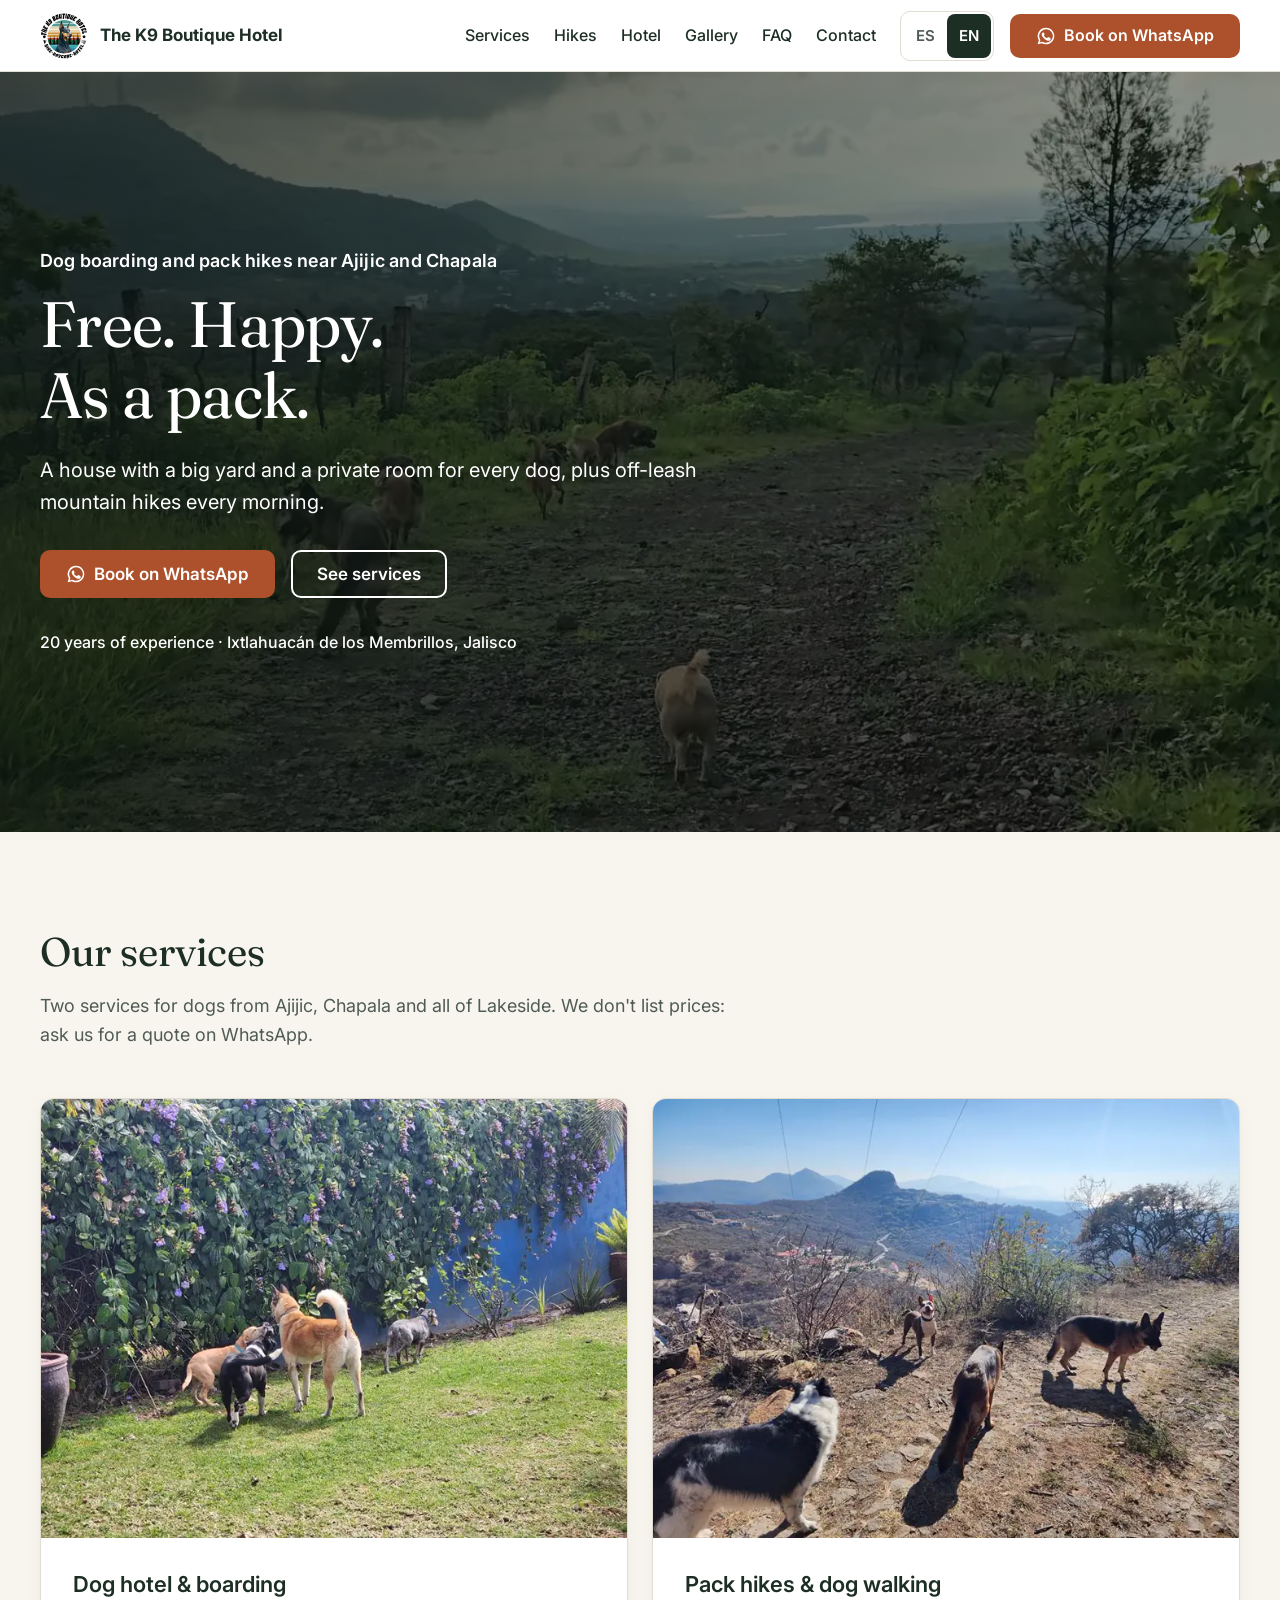
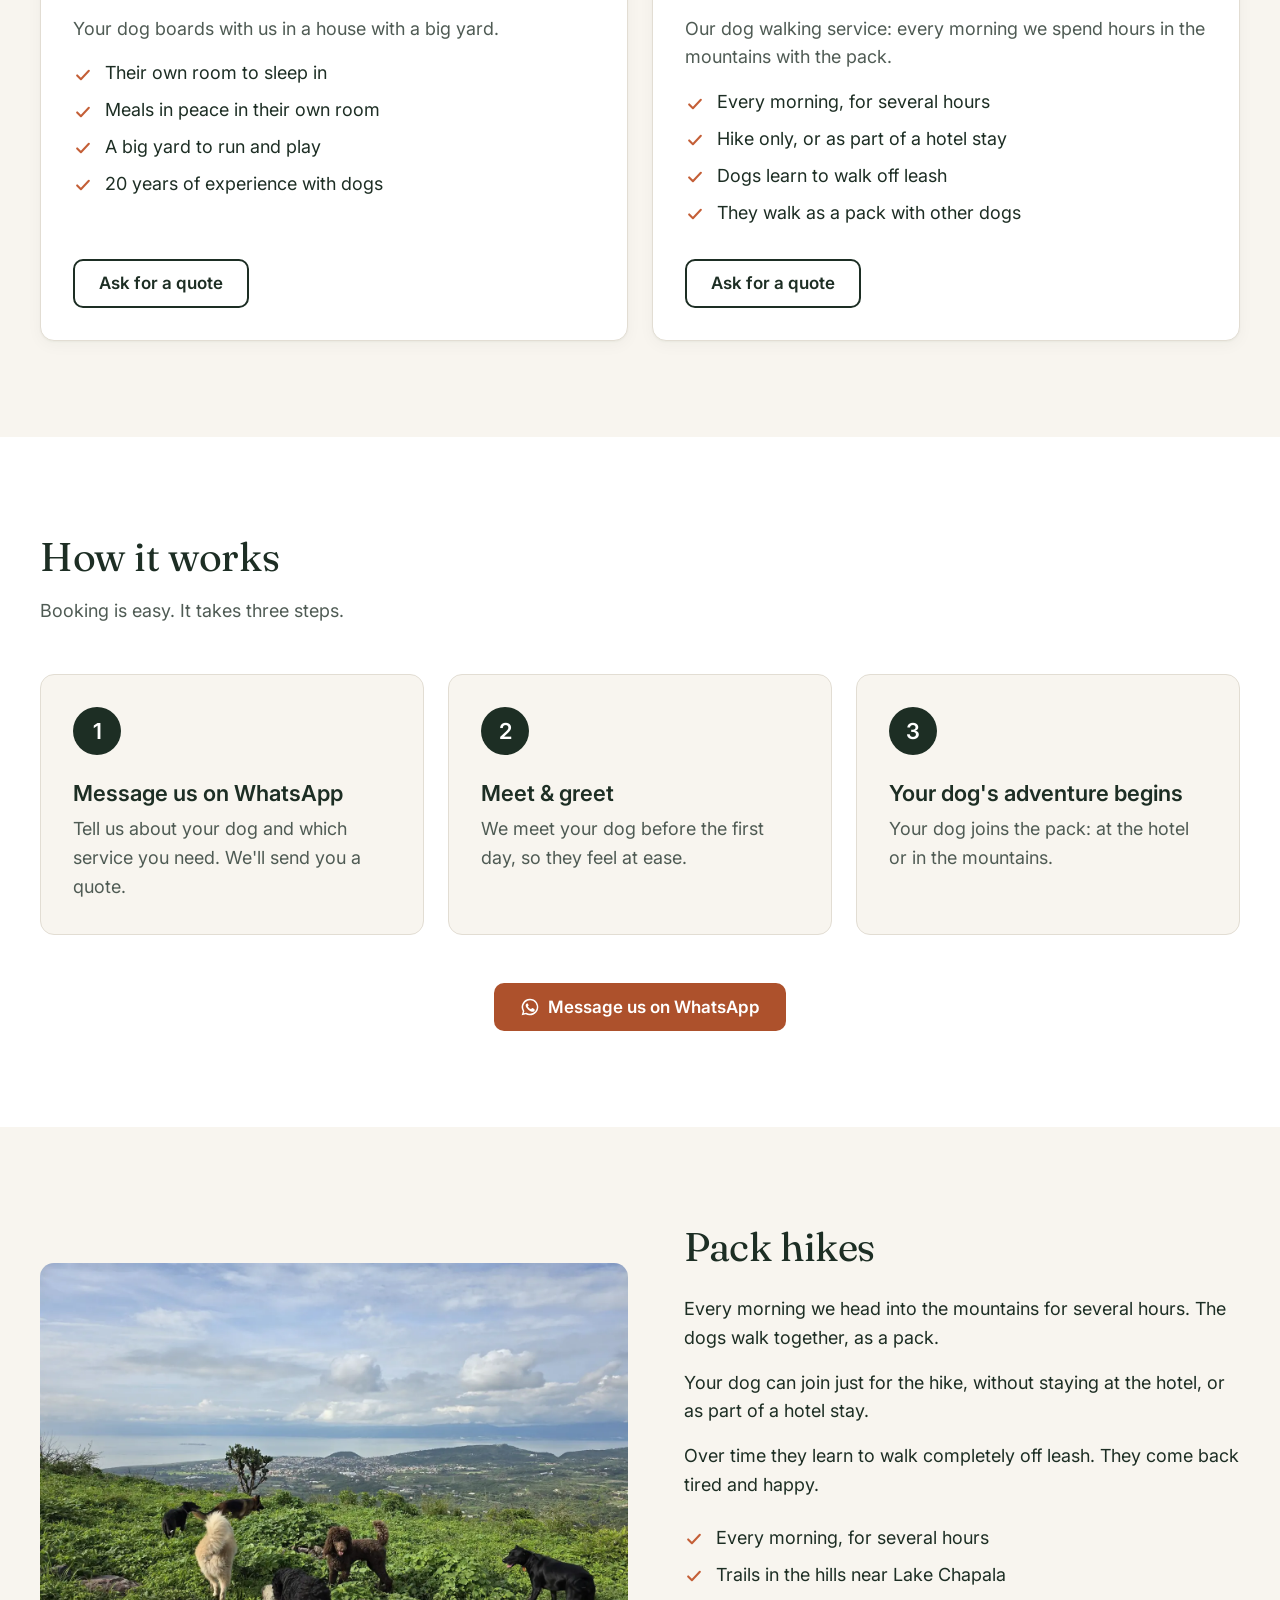
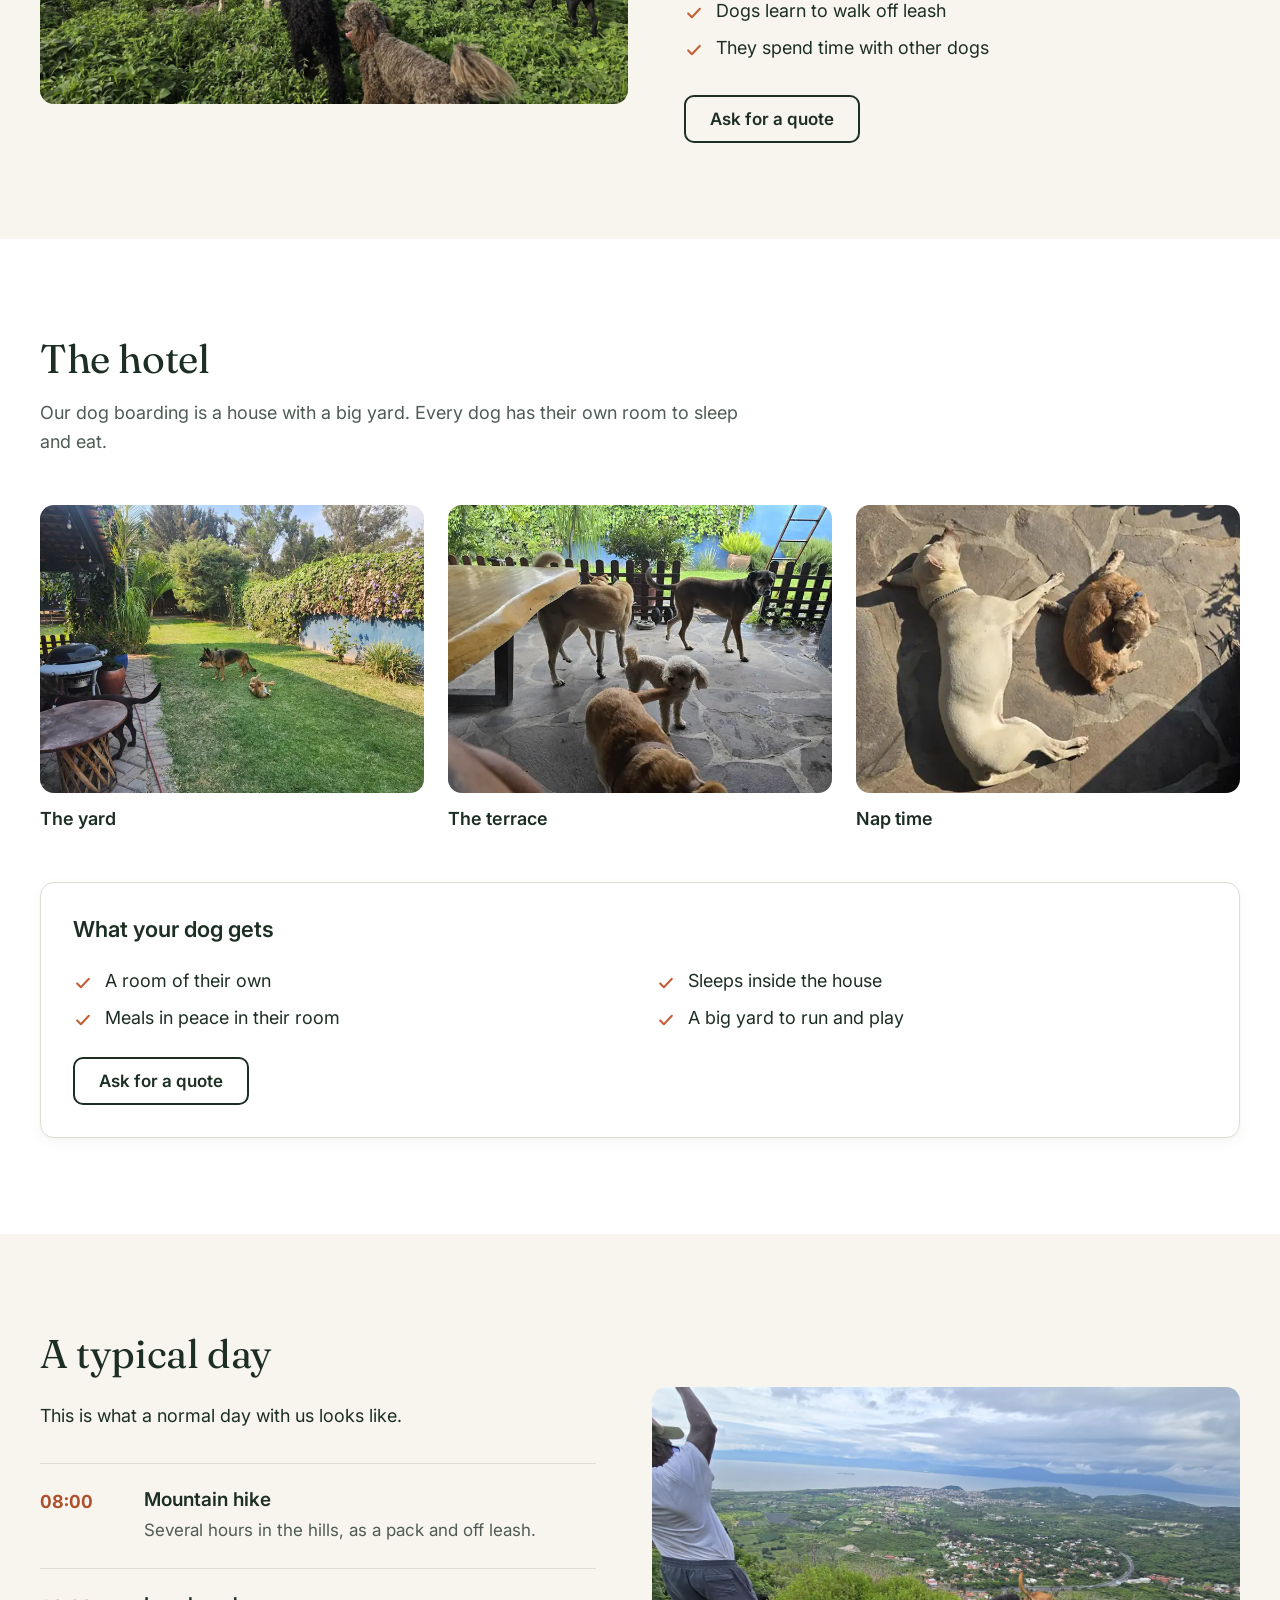
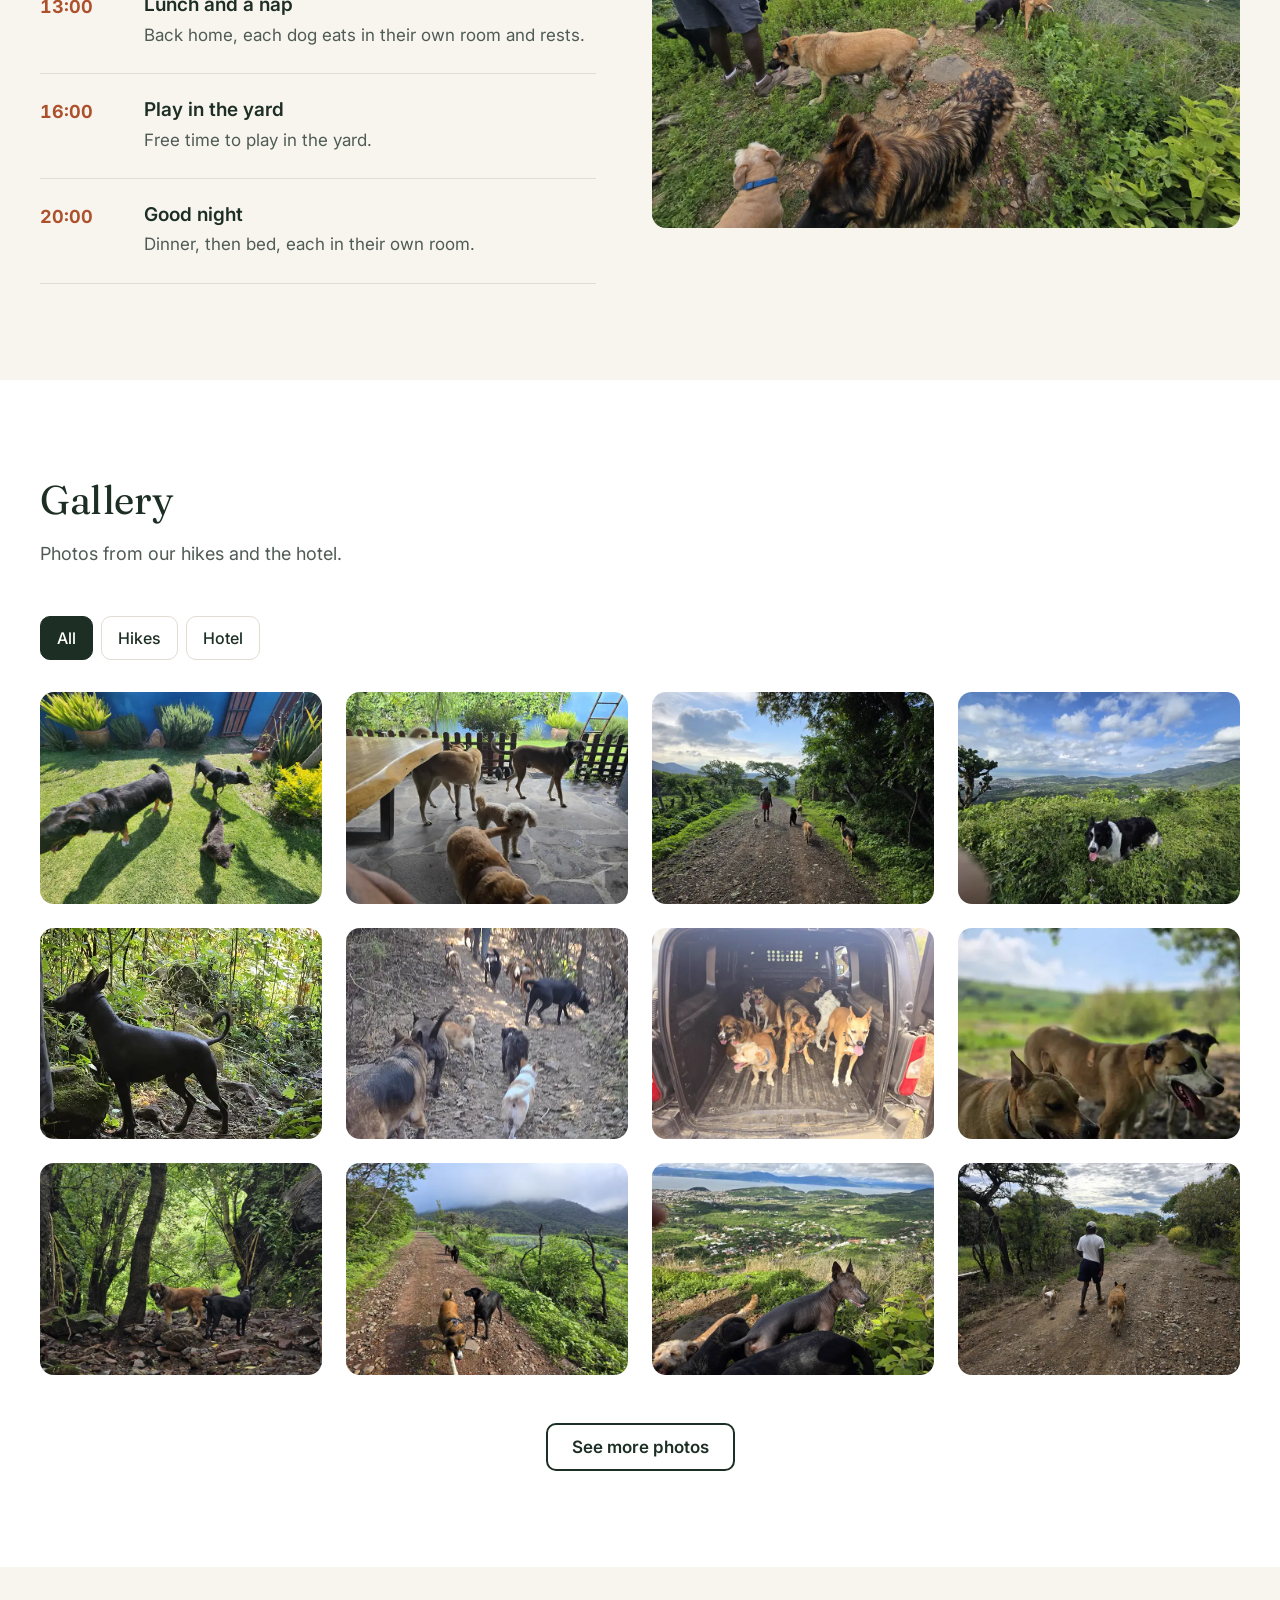
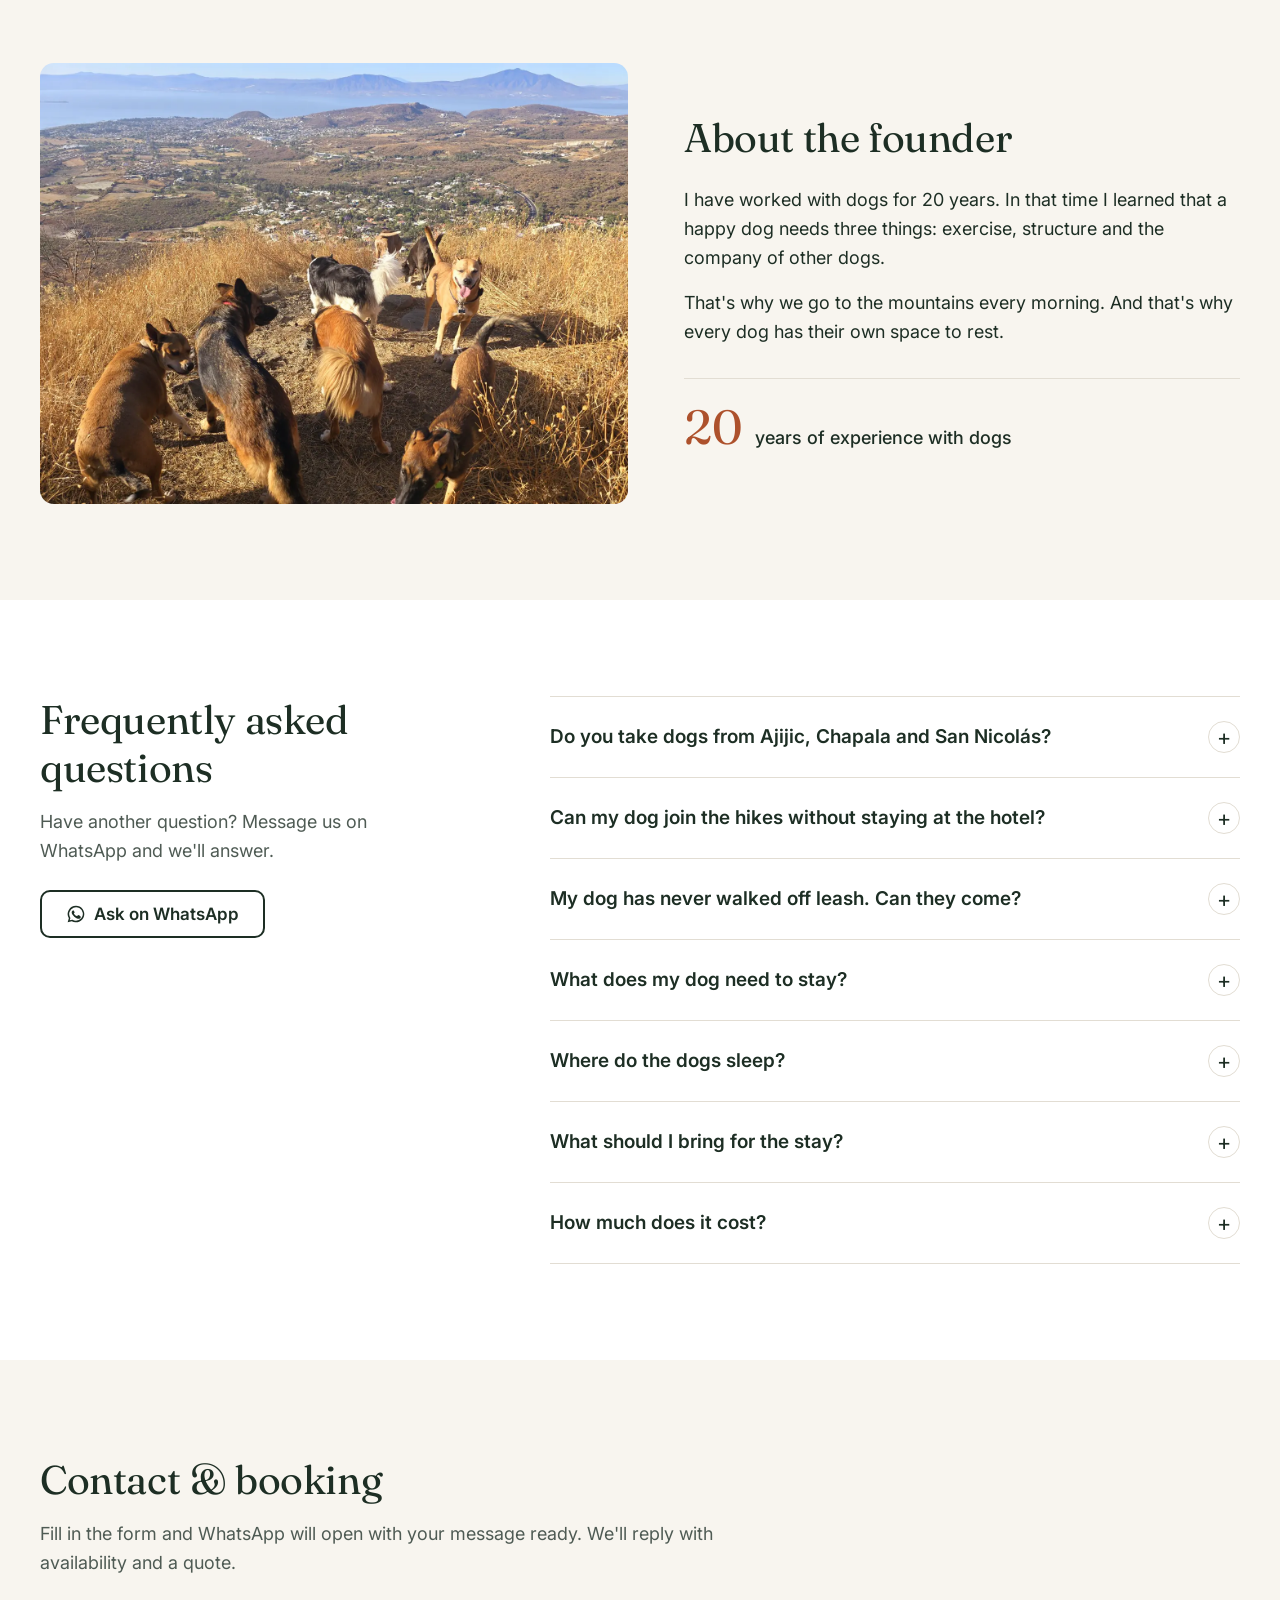
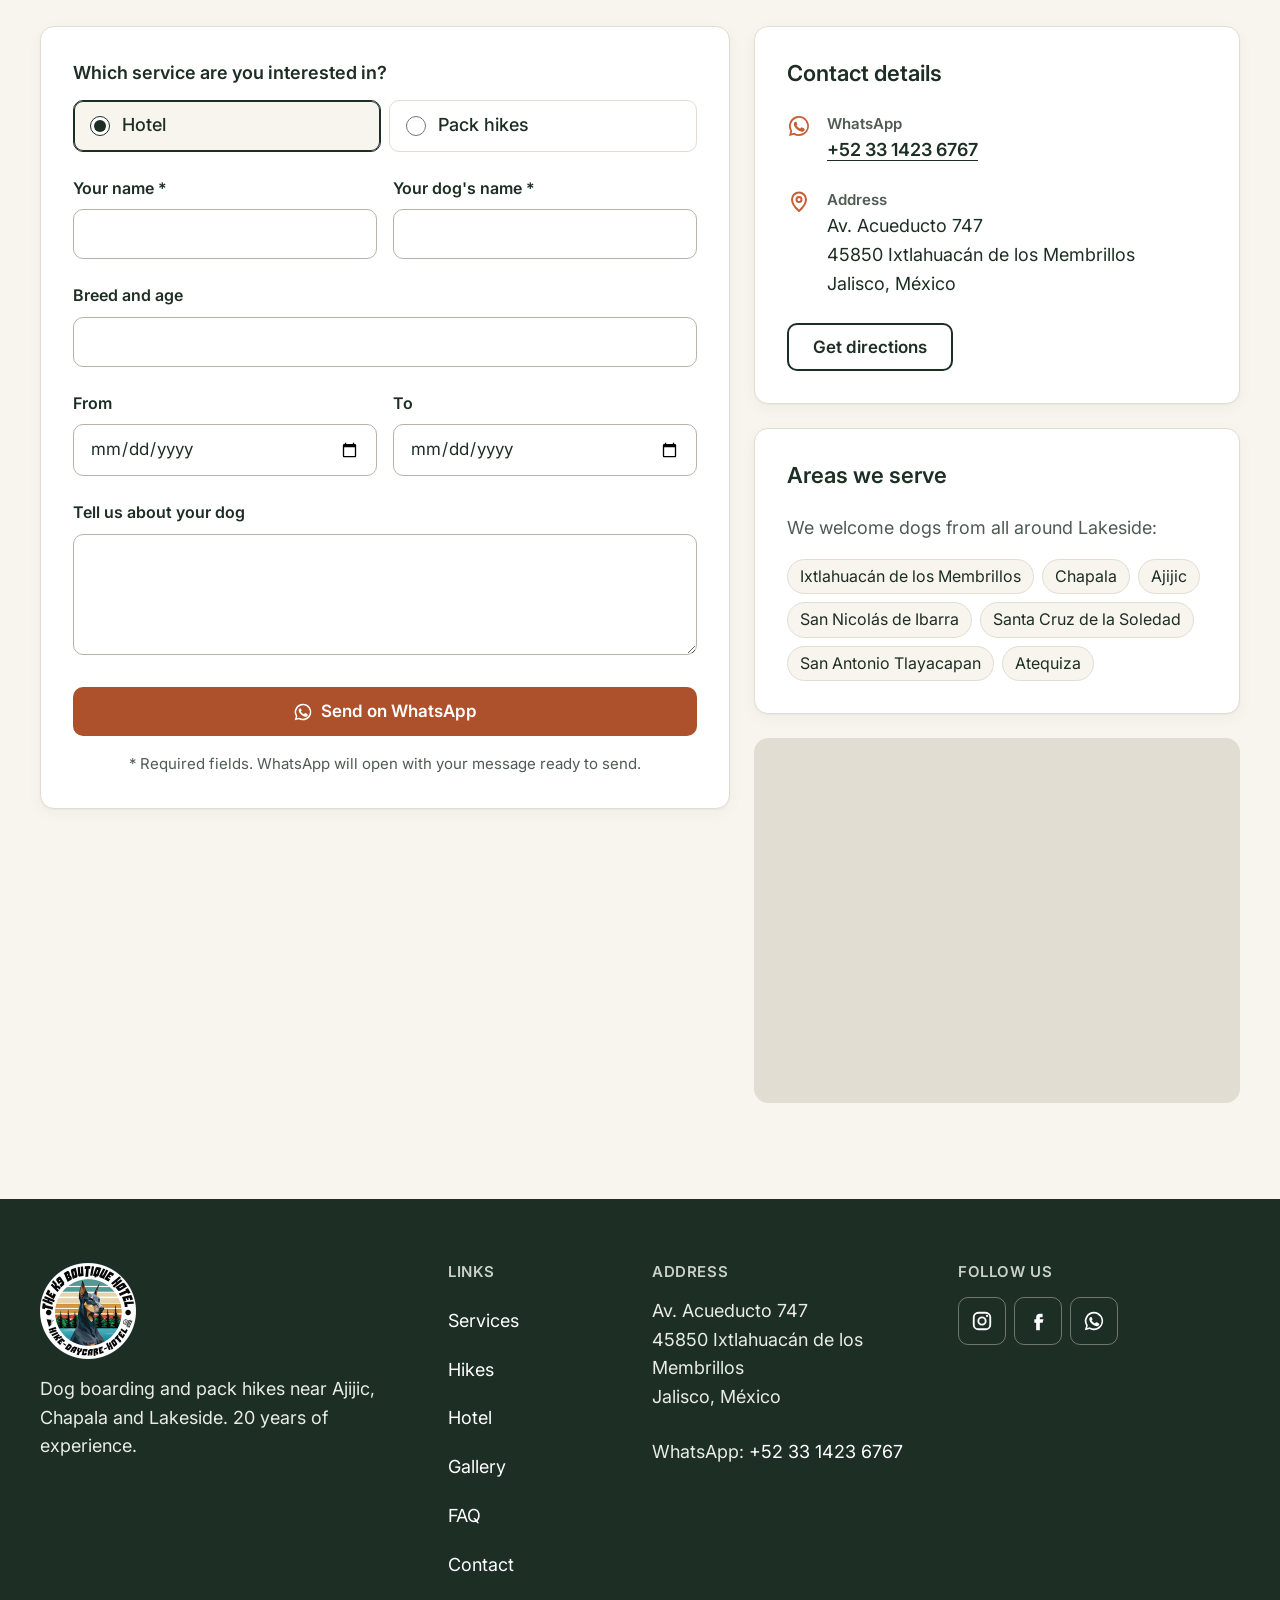
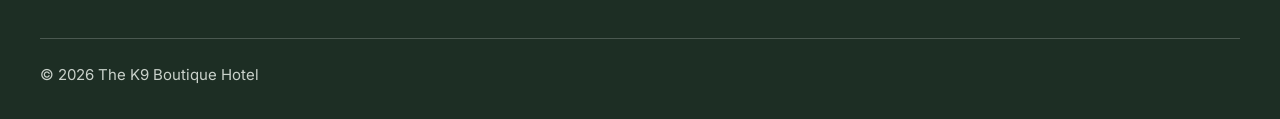
==== commit 82b8efbe: "Add postal code 45850 to the address Matches the address Google Maps shows for Av. Acueducto 747, so" ====
--- a/en/index.html
+++ b/en/index.html
@@ -6,13 +6,18 @@
   <!-- SEO:START (generated by tools/build.py; edit SEO text there) -->
   <title>Dog Boarding &amp; Pack Hikes near Ajijic | The K9 Boutique Hotel</title>
   <meta name="description" content="Dog boarding and off-leash pack hikes near Ajijic, Chapala and San Nicolás de Ibarra. Private rooms, a big yard and 20 years of experience. Get a quote on WhatsApp.">
+  <link rel="canonical" href="https://thek9boutiquehotel.com/en/">
+  <link rel="alternate" hreflang="es-MX" href="https://thek9boutiquehotel.com/">
+  <link rel="alternate" hreflang="en" href="https://thek9boutiquehotel.com/en/">
+  <link rel="alternate" hreflang="x-default" href="https://thek9boutiquehotel.com/">
   <meta property="og:type" content="website">
   <meta property="og:site_name" content="The K9 Boutique Hotel">
   <meta property="og:locale" content="en_US">
   <meta property="og:locale:alternate" content="es_MX">
   <meta property="og:title" content="Dog Boarding &amp; Pack Hikes near Ajijic | The K9 Boutique Hotel">
   <meta property="og:description" content="Dog boarding and off-leash pack hikes near Ajijic, Chapala and San Nicolás de Ibarra. Private rooms, a big yard and 20 years of experience. Get a quote on WhatsApp.">
-  <meta property="og:image" content="../img/og-image.png">
+  <meta property="og:url" content="https://thek9boutiquehotel.com/en/">
+  <meta property="og:image" content="https://thek9boutiquehotel.com/img/og-image.png">
   <meta property="og:image:width" content="1200">
   <meta property="og:image:height" content="630">
   <script type="application/ld+json">
@@ -22,11 +27,12 @@
     "name": "The K9 Boutique Hotel",
     "description": "Dog boarding with a private room for every dog and a big yard, plus daily off-leash pack hikes in the mountains near Lake Chapala.",
     "telephone": "+523314236767",
-    "image": "../img/og-image.png",
-    "logo": "../img/logo.png",
+    "image": "https://thek9boutiquehotel.com/img/og-image.png",
+    "logo": "https://thek9boutiquehotel.com/img/logo.png",
     "address": {
       "@type": "PostalAddress",
       "streetAddress": "Av. Acueducto 747",
+      "postalCode": "45850",
       "addressLocality": "Ixtlahuacán de los Membrillos",
       "addressRegion": "Jalisco",
       "addressCountry": "MX"
@@ -88,7 +94,9 @@
     "sameAs": [
       "https://www.instagram.com/thek9boutiquehotel/",
       "https://www.facebook.com/people/The-k9-boutique-hotel/100063778140840/"
-    ]
+    ],
+    "@id": "https://thek9boutiquehotel.com/#business",
+    "url": "https://thek9boutiquehotel.com/en/"
   }
   </script>
   <!-- SEO:END -->
@@ -513,7 +521,7 @@
             <li>
               <svg class="icon" aria-hidden="true"><use href="#i-pin"/></svg>
               <div><strong><span class="es">Dirección</span><span class="en">Address</span></strong>
-              <address>Av. Acueducto 747<br>Ixtlahuacán de los Membrillos<br>Jalisco, México</address></div>
+              <address>Av. Acueducto 747<br>45850 Ixtlahuacán de los Membrillos<br>Jalisco, México</address></div>
             </li>
           </ul>
           <a class="btn btn-secondary" target="_blank" rel="noopener" href="https://www.google.com/maps/search/?api=1&amp;query=Av.+Acueducto+747,+Ixtlahuac%C3%A1n+de+los+Membrillos,+Jalisco"><span class="es">Cómo llegar</span><span class="en">Get directions</span></a>
@@ -562,7 +570,7 @@
     </nav>
     <div class="footer-col">
       <h2><span class="es">Dirección</span><span class="en">Address</span></h2>
-      <address>Av. Acueducto 747<br>Ixtlahuacán de los Membrillos<br>Jalisco, México</address>
+      <address>Av. Acueducto 747<br>45850 Ixtlahuacán de los Membrillos<br>Jalisco, México</address>
       <p class="footer-phone">WhatsApp: <a href="https://wa.me/523314236767" data-wa data-phone>+52 33 1423 6767</a></p>
     </div>
     <div class="footer-col">
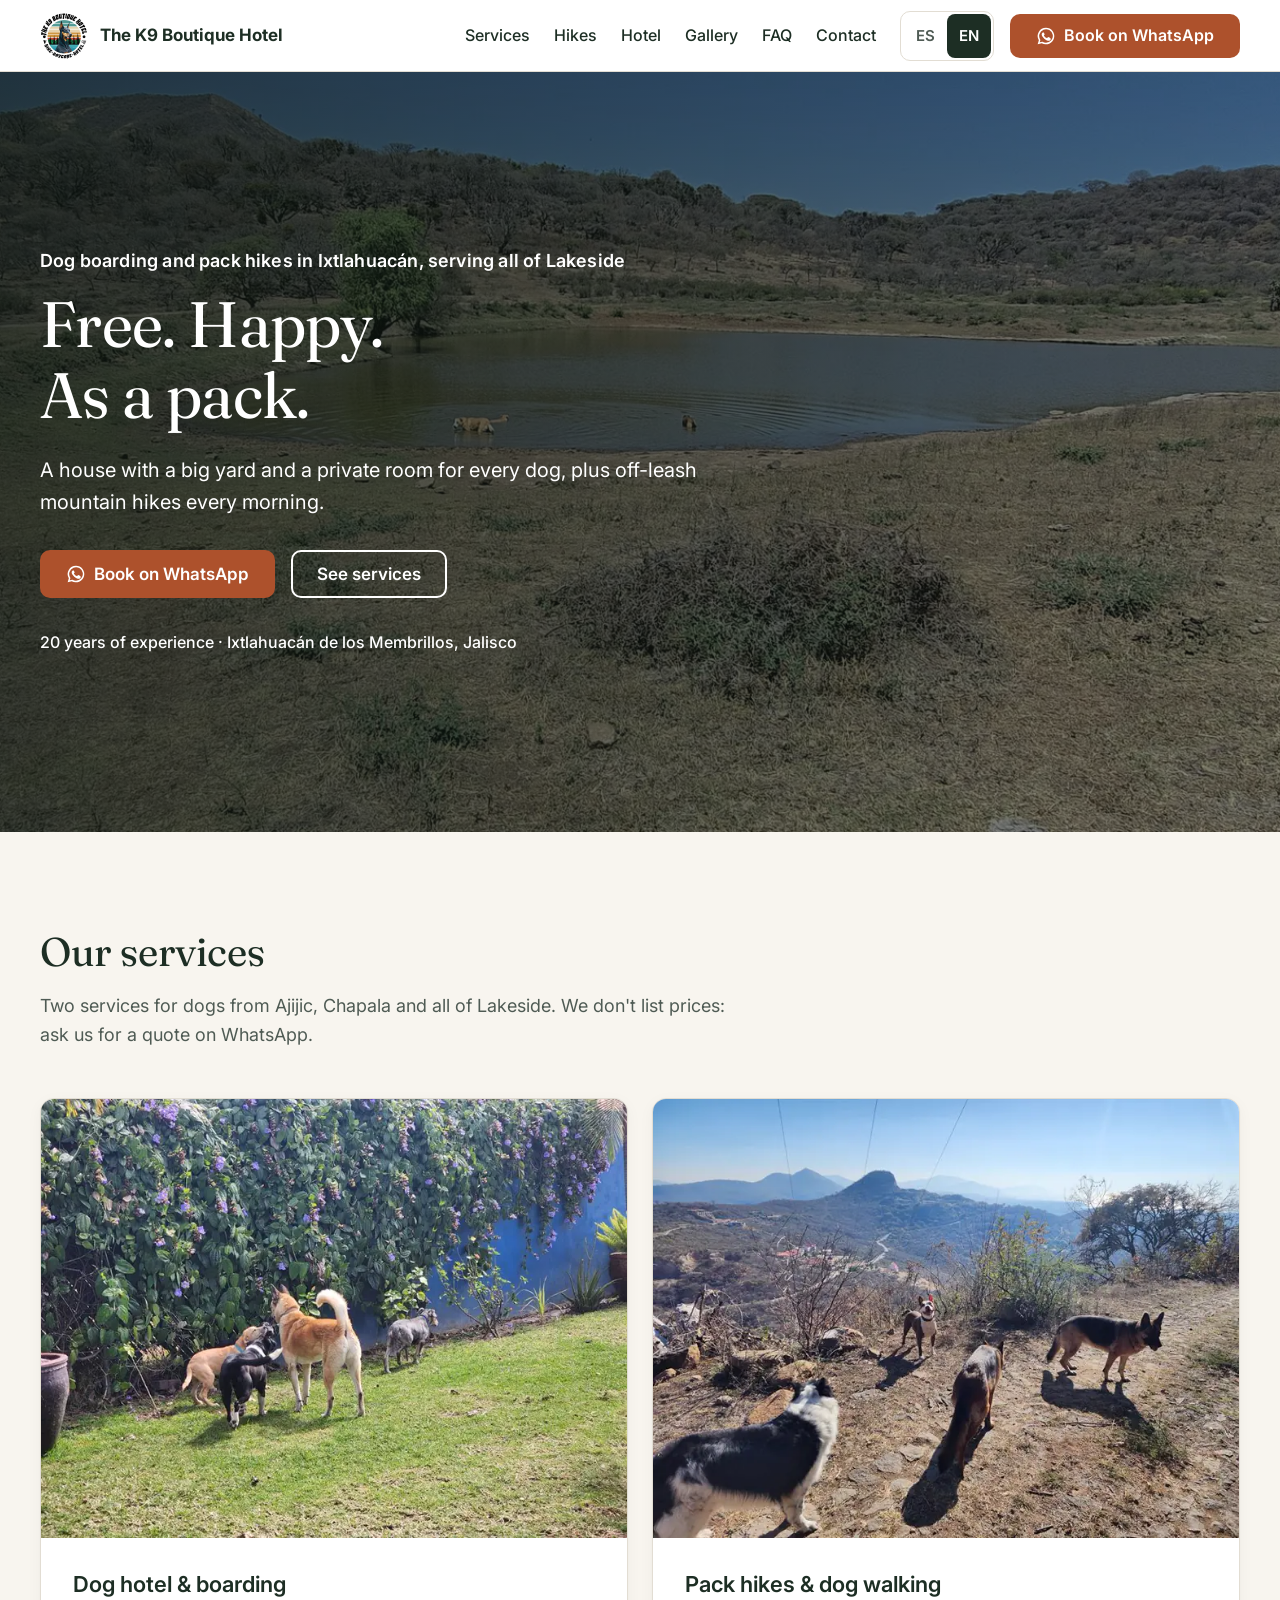
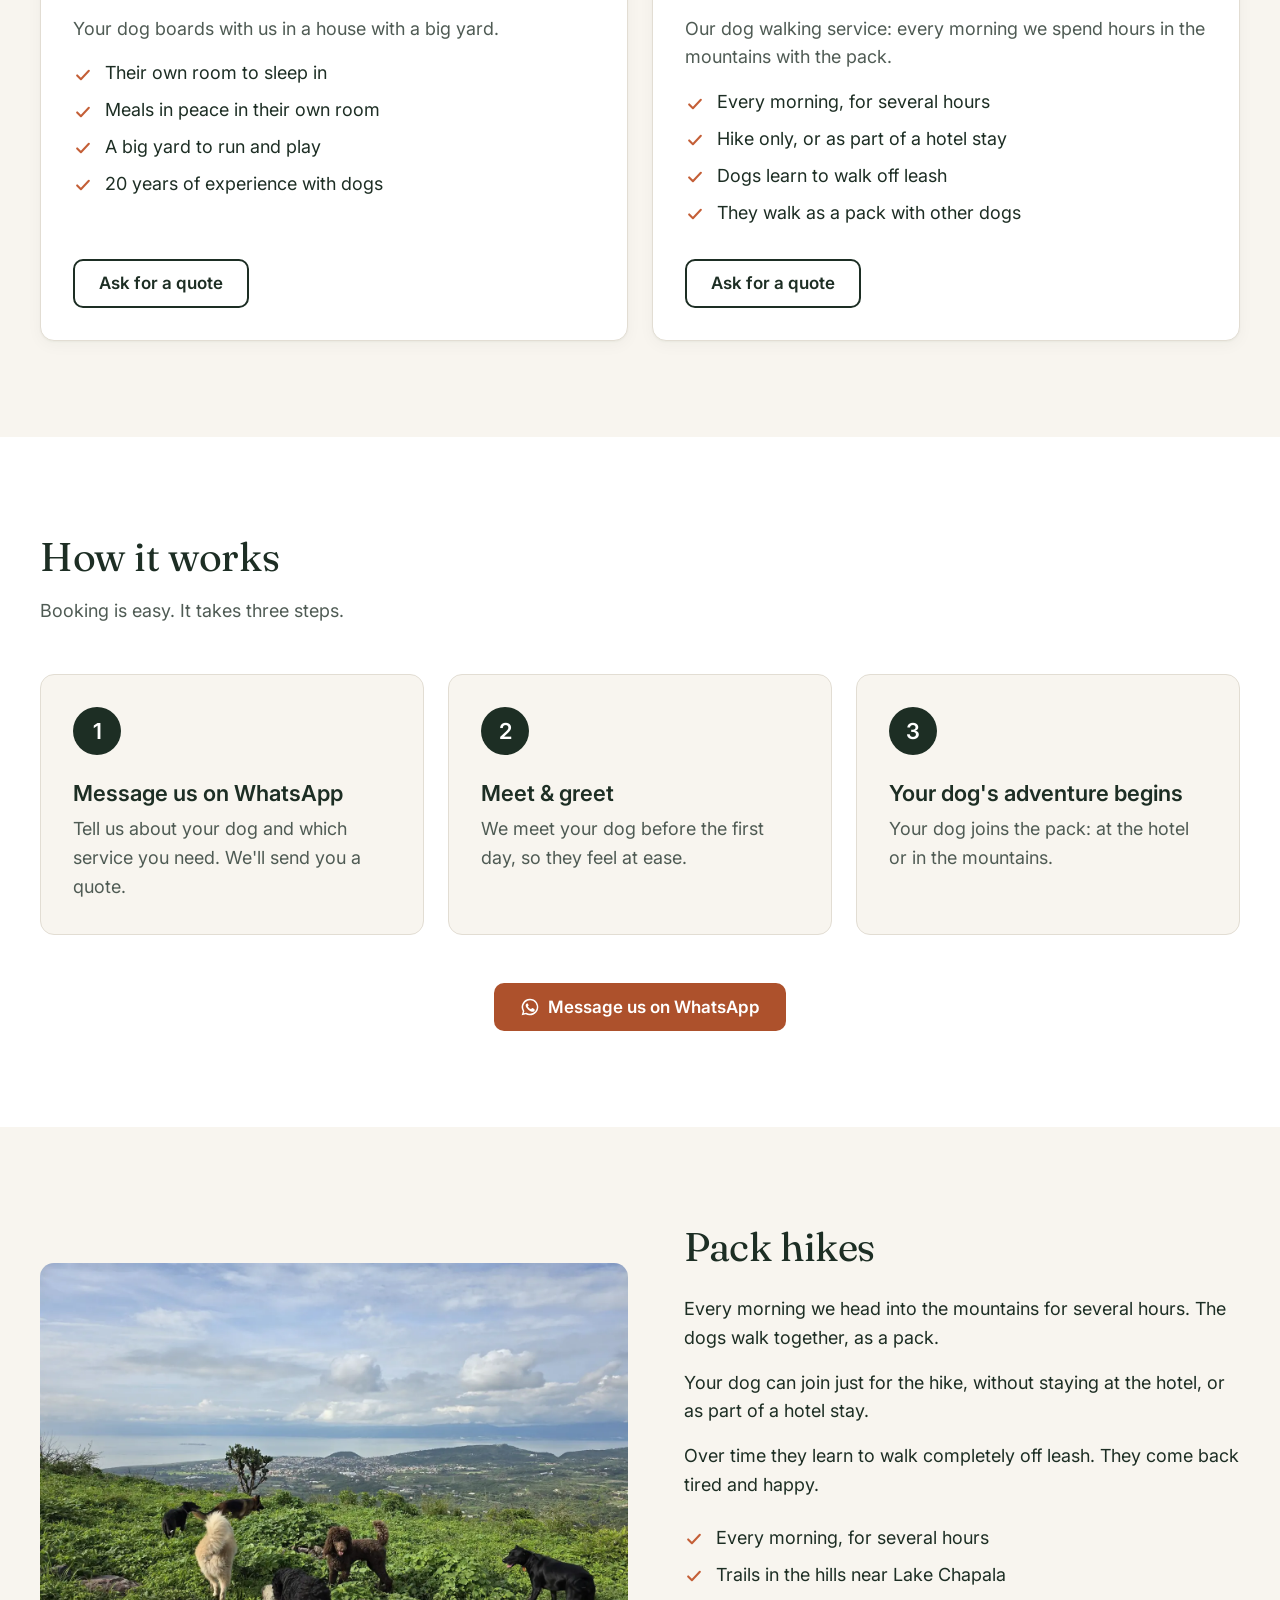
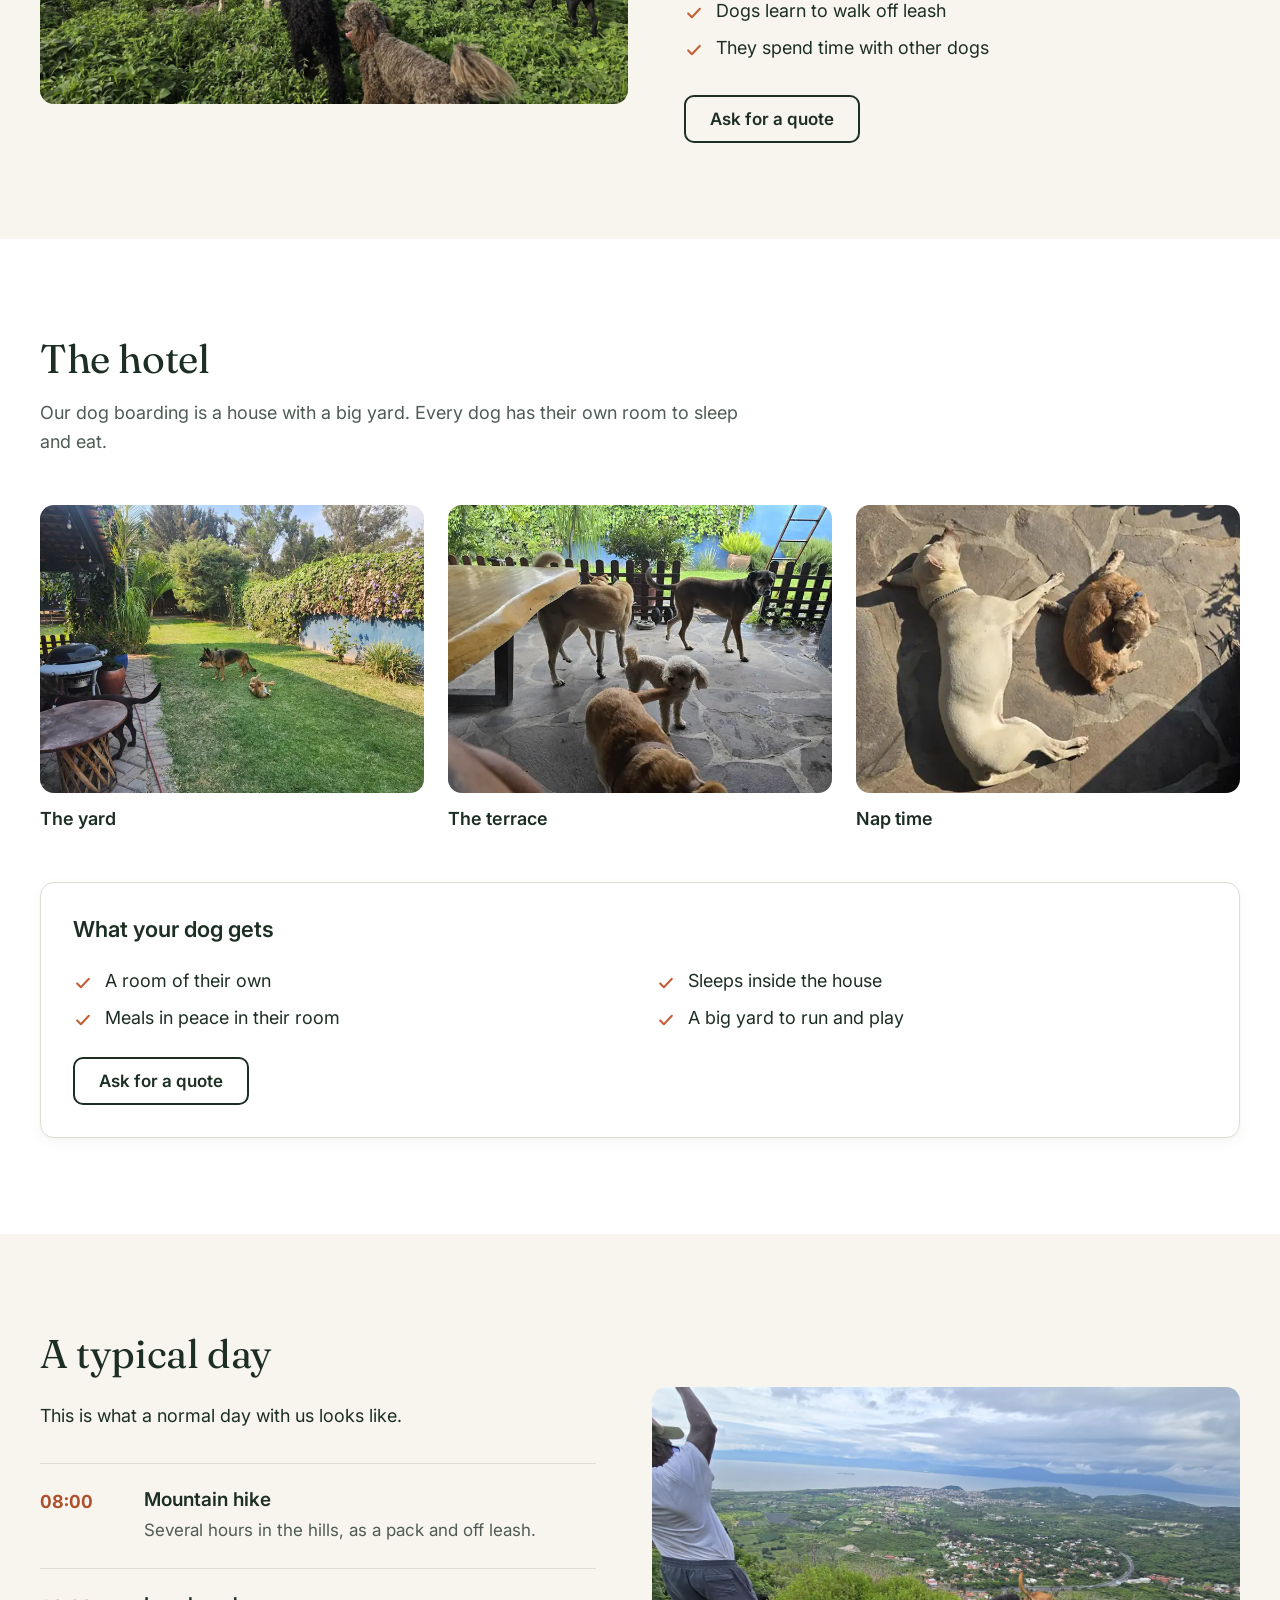
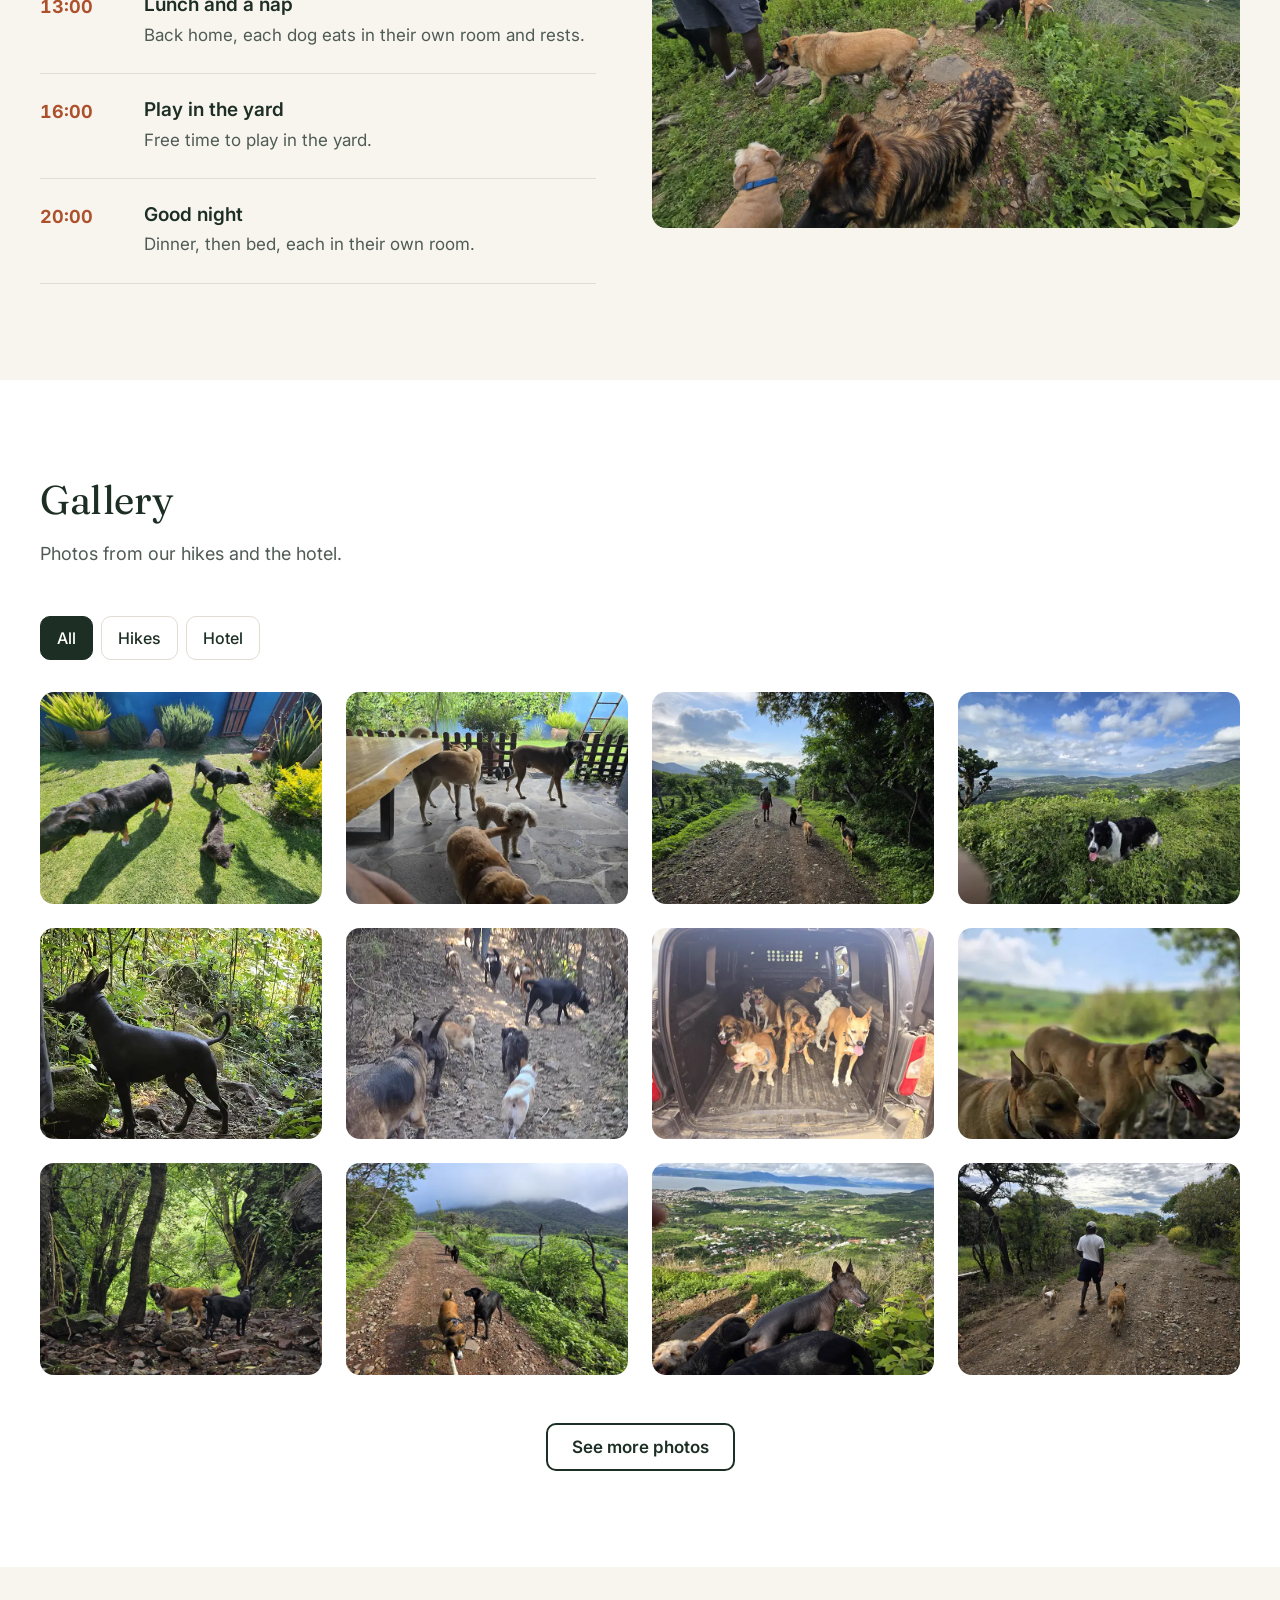
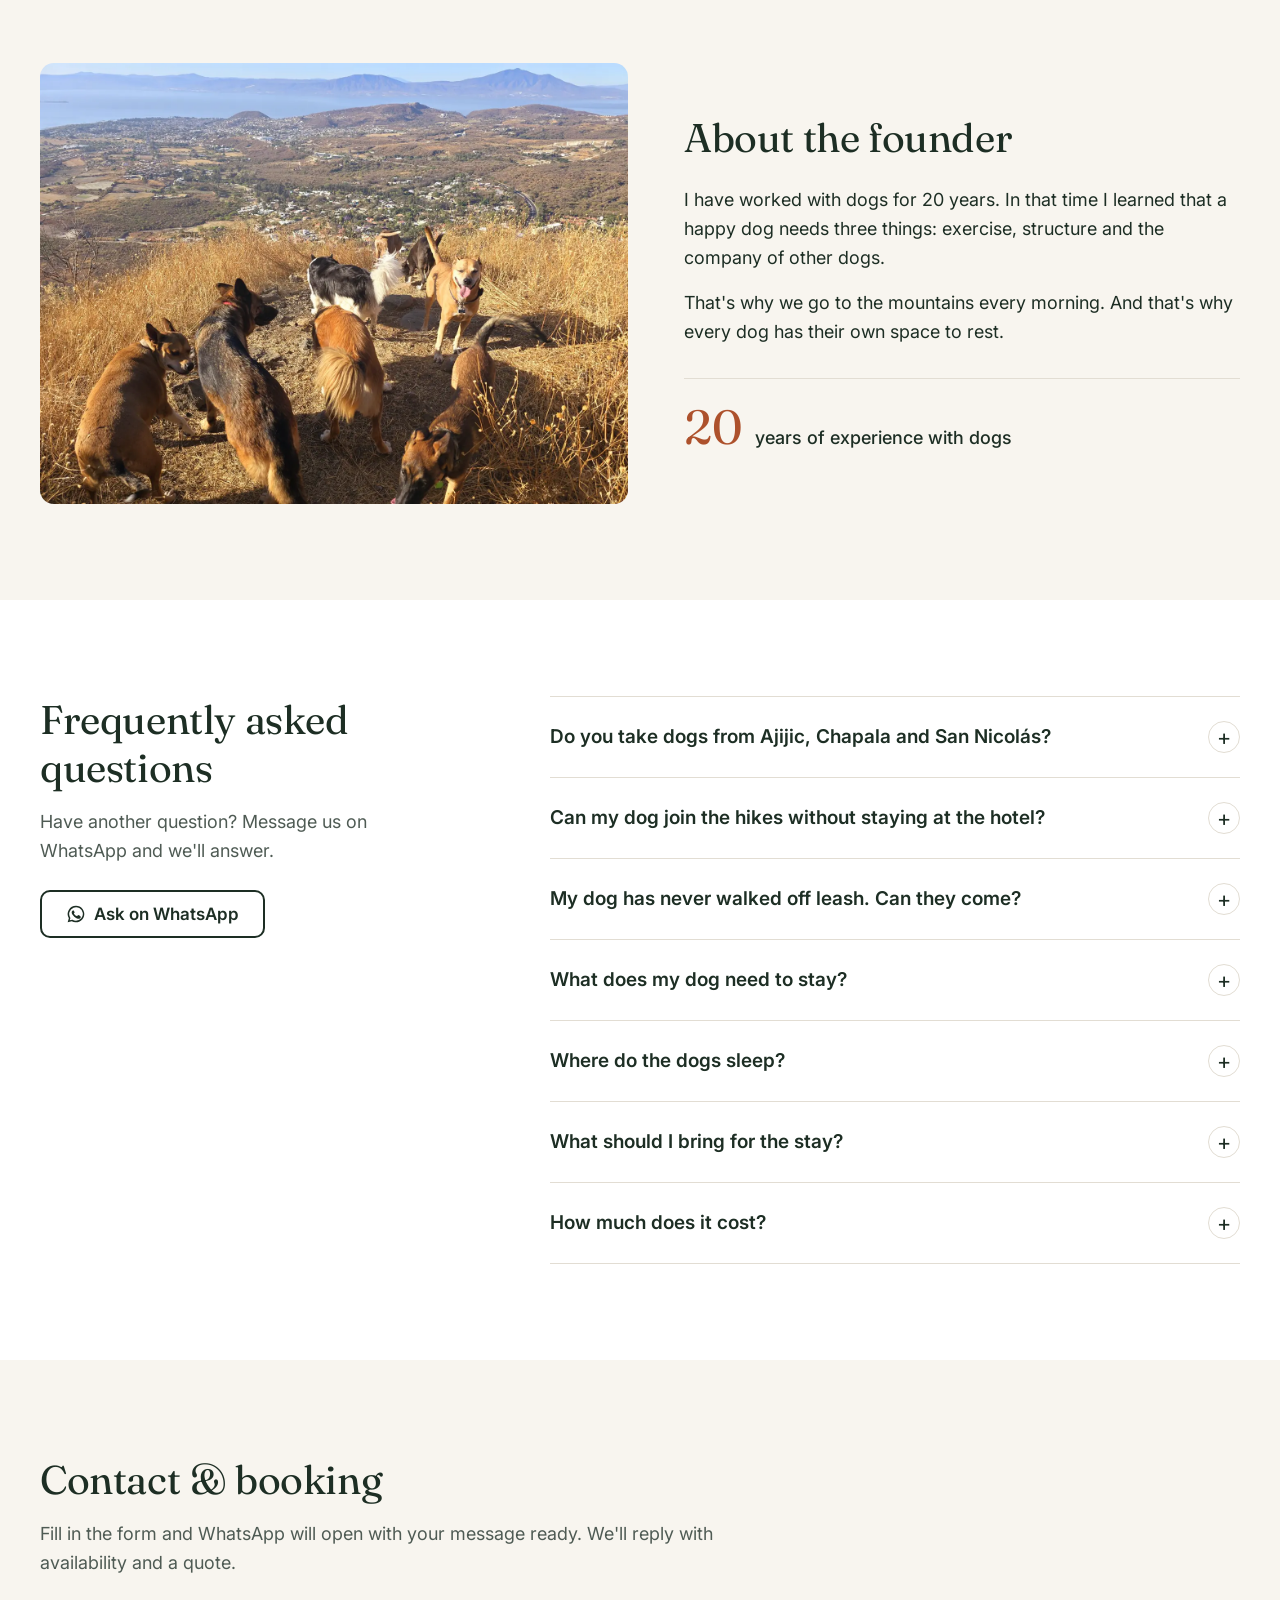
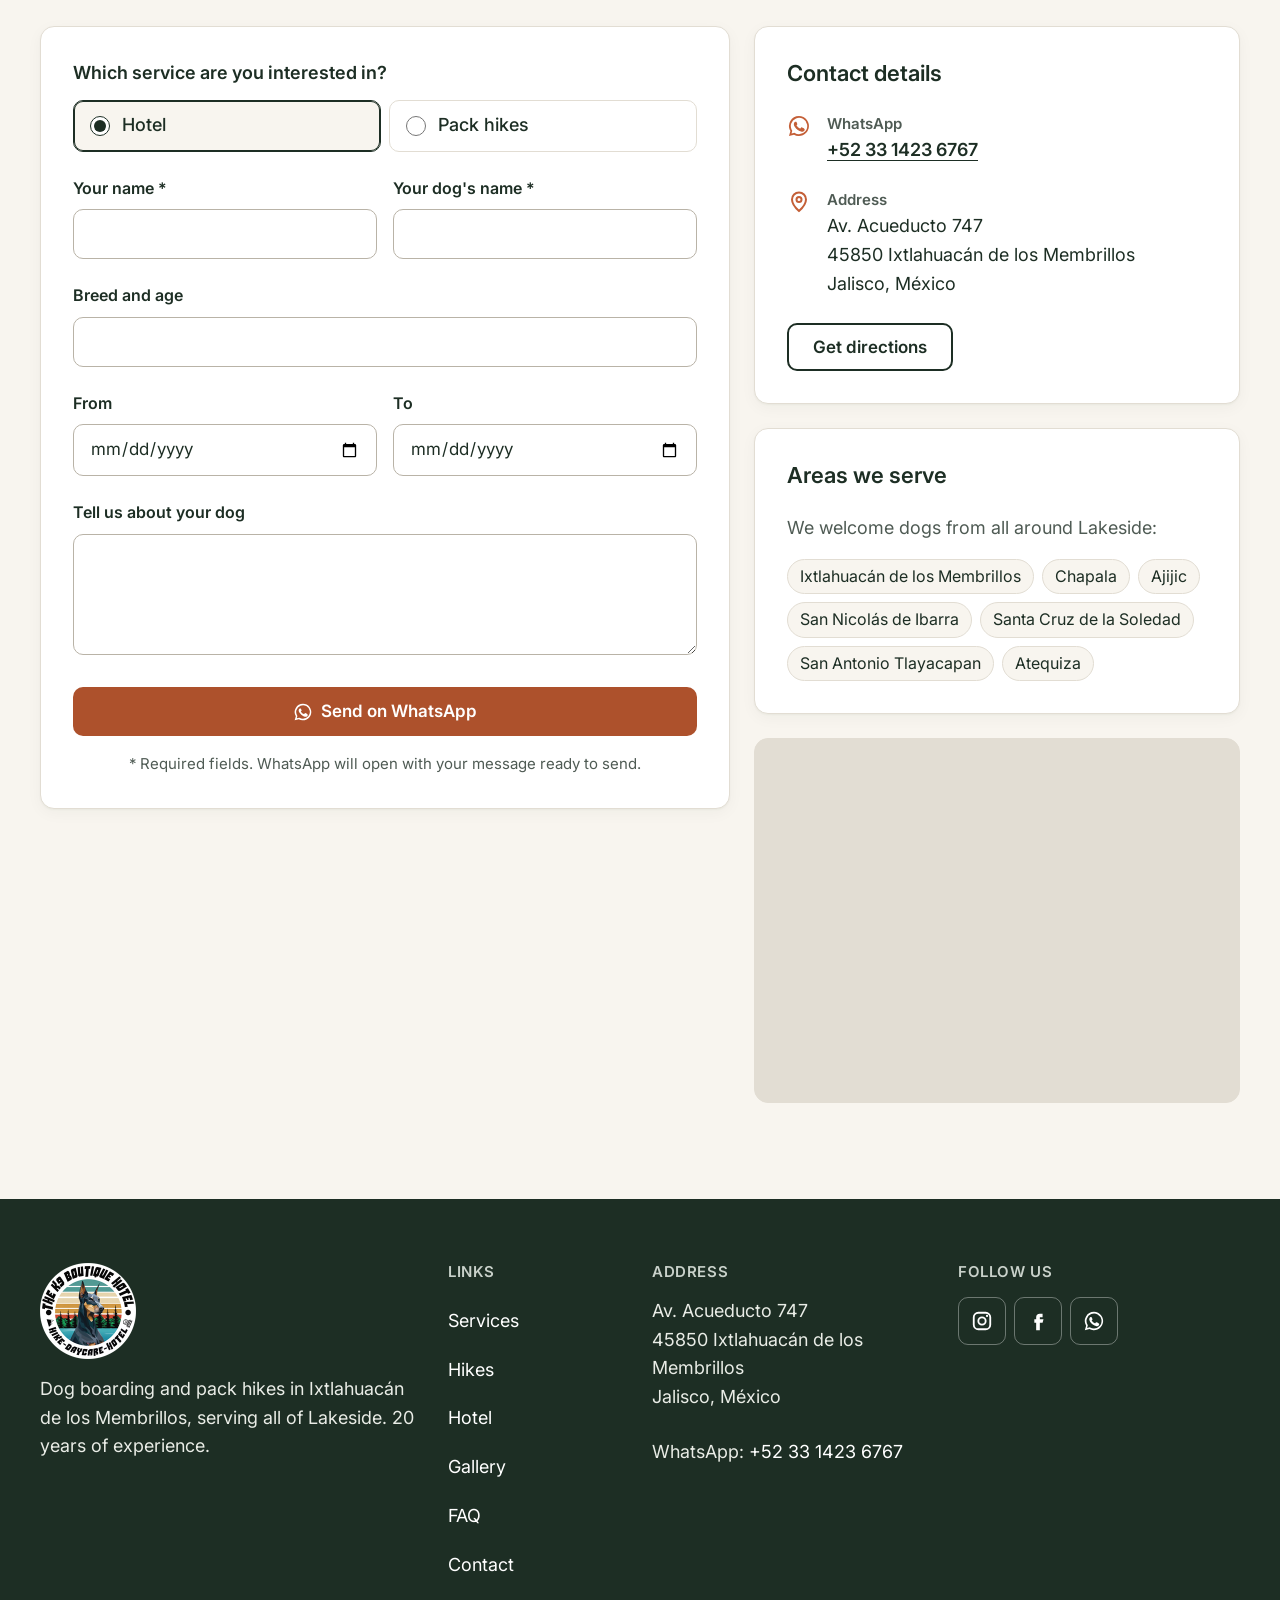
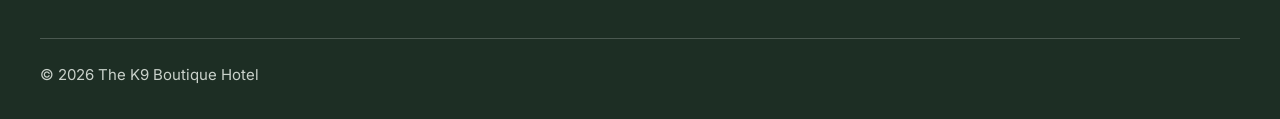
==== commit c35417e0: "New banner video first; SEO text says Ixtlahuacán - Add video/banner-1.mp4 (from "video for website " ====
--- a/en/index.html
+++ b/en/index.html
@@ -4,8 +4,8 @@
   <meta charset="utf-8">
   <meta name="viewport" content="width=device-width, initial-scale=1">
   <!-- SEO:START (generated by tools/build.py; edit SEO text there) -->
-  <title>Dog Boarding &amp; Pack Hikes near Ajijic | The K9 Boutique Hotel</title>
-  <meta name="description" content="Dog boarding and off-leash pack hikes near Ajijic, Chapala and San Nicolás de Ibarra. Private rooms, a big yard and 20 years of experience. Get a quote on WhatsApp.">
+  <title>Dog Boarding &amp; Pack Hikes in Ixtlahuacán | The K9 Boutique Hotel</title>
+  <meta name="description" content="Dog boarding and daily off-leash pack hikes in Ixtlahuacán, serving all of Lakeside: Ajijic, Chapala and San Nicolás. Private rooms, 20 years&#x27; experience.">
   <link rel="canonical" href="https://thek9boutiquehotel.com/en/">
   <link rel="alternate" hreflang="es-MX" href="https://thek9boutiquehotel.com/">
   <link rel="alternate" hreflang="en" href="https://thek9boutiquehotel.com/en/">
@@ -14,8 +14,8 @@
   <meta property="og:site_name" content="The K9 Boutique Hotel">
   <meta property="og:locale" content="en_US">
   <meta property="og:locale:alternate" content="es_MX">
-  <meta property="og:title" content="Dog Boarding &amp; Pack Hikes near Ajijic | The K9 Boutique Hotel">
-  <meta property="og:description" content="Dog boarding and off-leash pack hikes near Ajijic, Chapala and San Nicolás de Ibarra. Private rooms, a big yard and 20 years of experience. Get a quote on WhatsApp.">
+  <meta property="og:title" content="Dog Boarding &amp; Pack Hikes in Ixtlahuacán | The K9 Boutique Hotel">
+  <meta property="og:description" content="Dog boarding and daily off-leash pack hikes in Ixtlahuacán, serving all of Lakeside: Ajijic, Chapala and San Nicolás. Private rooms, 20 years&#x27; experience.">
   <meta property="og:url" content="https://thek9boutiquehotel.com/en/">
   <meta property="og:image" content="https://thek9boutiquehotel.com/img/og-image.png">
   <meta property="og:image:width" content="1200">
@@ -106,8 +106,8 @@
   <link rel="preconnect" href="https://fonts.googleapis.com">
   <link rel="preconnect" href="https://fonts.gstatic.com" crossorigin>
   <link href="https://fonts.googleapis.com/css2?family=Fraunces:opsz,wght@9..144,400&family=Inter:wght@400;500;600;700&display=swap" rel="stylesheet">
-  <link rel="preload" as="image" href="../video/hero-poster.webp">
-  <link rel="stylesheet" href="../css/styles.css?v=20261009">
+  <link rel="preload" as="image" href="../video/banner-1-poster.webp">
+  <link rel="stylesheet" href="../css/styles.css?v=20261010">
 </head>
 <body>
 
@@ -170,13 +170,13 @@
 
 <!-- ============ 1. HERO ============ -->
 <section class="hero" aria-labelledby="hero-title">
-  <video class="hero-video" autoplay muted loop playsinline preload="metadata" poster="../video/hero-poster.webp" aria-hidden="true">
-    <source src="../video/hero.mp4" type="video/mp4">
+  <video class="hero-video" autoplay muted loop playsinline preload="auto" poster="../video/banner-1-poster.webp" aria-hidden="true" data-next="video/hero.mp4">
+    <source src="../video/banner-1.mp4" type="video/mp4">
   </video>
   <div class="container hero-content">
     <h1 class="hero-kicker" id="hero-title">
-      <span class="es">Hotel para perros y caminatas en manada cerca de Chapala y Ajijic</span>
-      <span class="en">Dog boarding and pack hikes near Ajijic and Chapala</span>
+      <span class="es">Hotel para perros y caminatas en manada en Ixtlahuacán, cerca del Lago de Chapala</span>
+      <span class="en">Dog boarding and pack hikes in Ixtlahuacán, serving all of Lakeside</span>
     </h1>
     <p class="slogan">
       <span class="es">Libres. Felices.<br>En manada.</span>
@@ -555,7 +555,7 @@
   <div class="container grid">
     <div class="footer-brand">
       <img src="../img/logo-192.png" width="96" height="96" alt="The K9 Boutique Hotel" loading="lazy">
-      <p><span class="es">Hotel para perros y caminatas en manada cerca de Chapala y Ajijic. 20 años de experiencia.</span><span class="en">Dog boarding and pack hikes near Ajijic, Chapala and Lakeside. 20 years of experience.</span></p>
+      <p><span class="es">Hotel para perros y caminatas en manada en Ixtlahuacán de los Membrillos, cerca del Lago de Chapala. 20 años de experiencia.</span><span class="en">Dog boarding and pack hikes in Ixtlahuacán de los Membrillos, serving all of Lakeside. 20 years of experience.</span></p>
     </div>
     <nav class="footer-col" aria-label="Footer">
       <h2><span class="es">Enlaces</span><span class="en">Links</span></h2>
@@ -595,7 +595,7 @@
   <button class="lb-btn lb-next" type="button"><span class="sr-only es">Foto siguiente</span><span class="sr-only en">Next photo</span><svg viewBox="0 0 24 24" aria-hidden="true"><path d="M9 6l6 6-6 6" fill="none" stroke="currentColor" stroke-width="2"/></svg></button>
 </dialog>
 
-<script src="../js/gallery-data.js?v=20261009"></script>
-<script src="../js/main.js?v=20261009"></script>
+<script src="../js/gallery-data.js?v=20261010"></script>
+<script src="../js/main.js?v=20261010"></script>
 </body>
 </html>
--- a/css/styles.css
+++ b/css/styles.css
@@ -165,7 +165,7 @@
   min-height: min(calc(100vh - var(--header-h)), 760px);
   display: flex; align-items: center;
   padding-block: var(--s7);
-  background: var(--forest) url("../video/hero-poster.webp") center / cover no-repeat;
+  background: var(--forest) url("../video/banner-1-poster.webp") center / cover no-repeat;
   color: var(--white);
 }
 .hero-video { position: absolute; inset: 0; z-index: -2; width: 100%; height: 100%; object-fit: cover; }
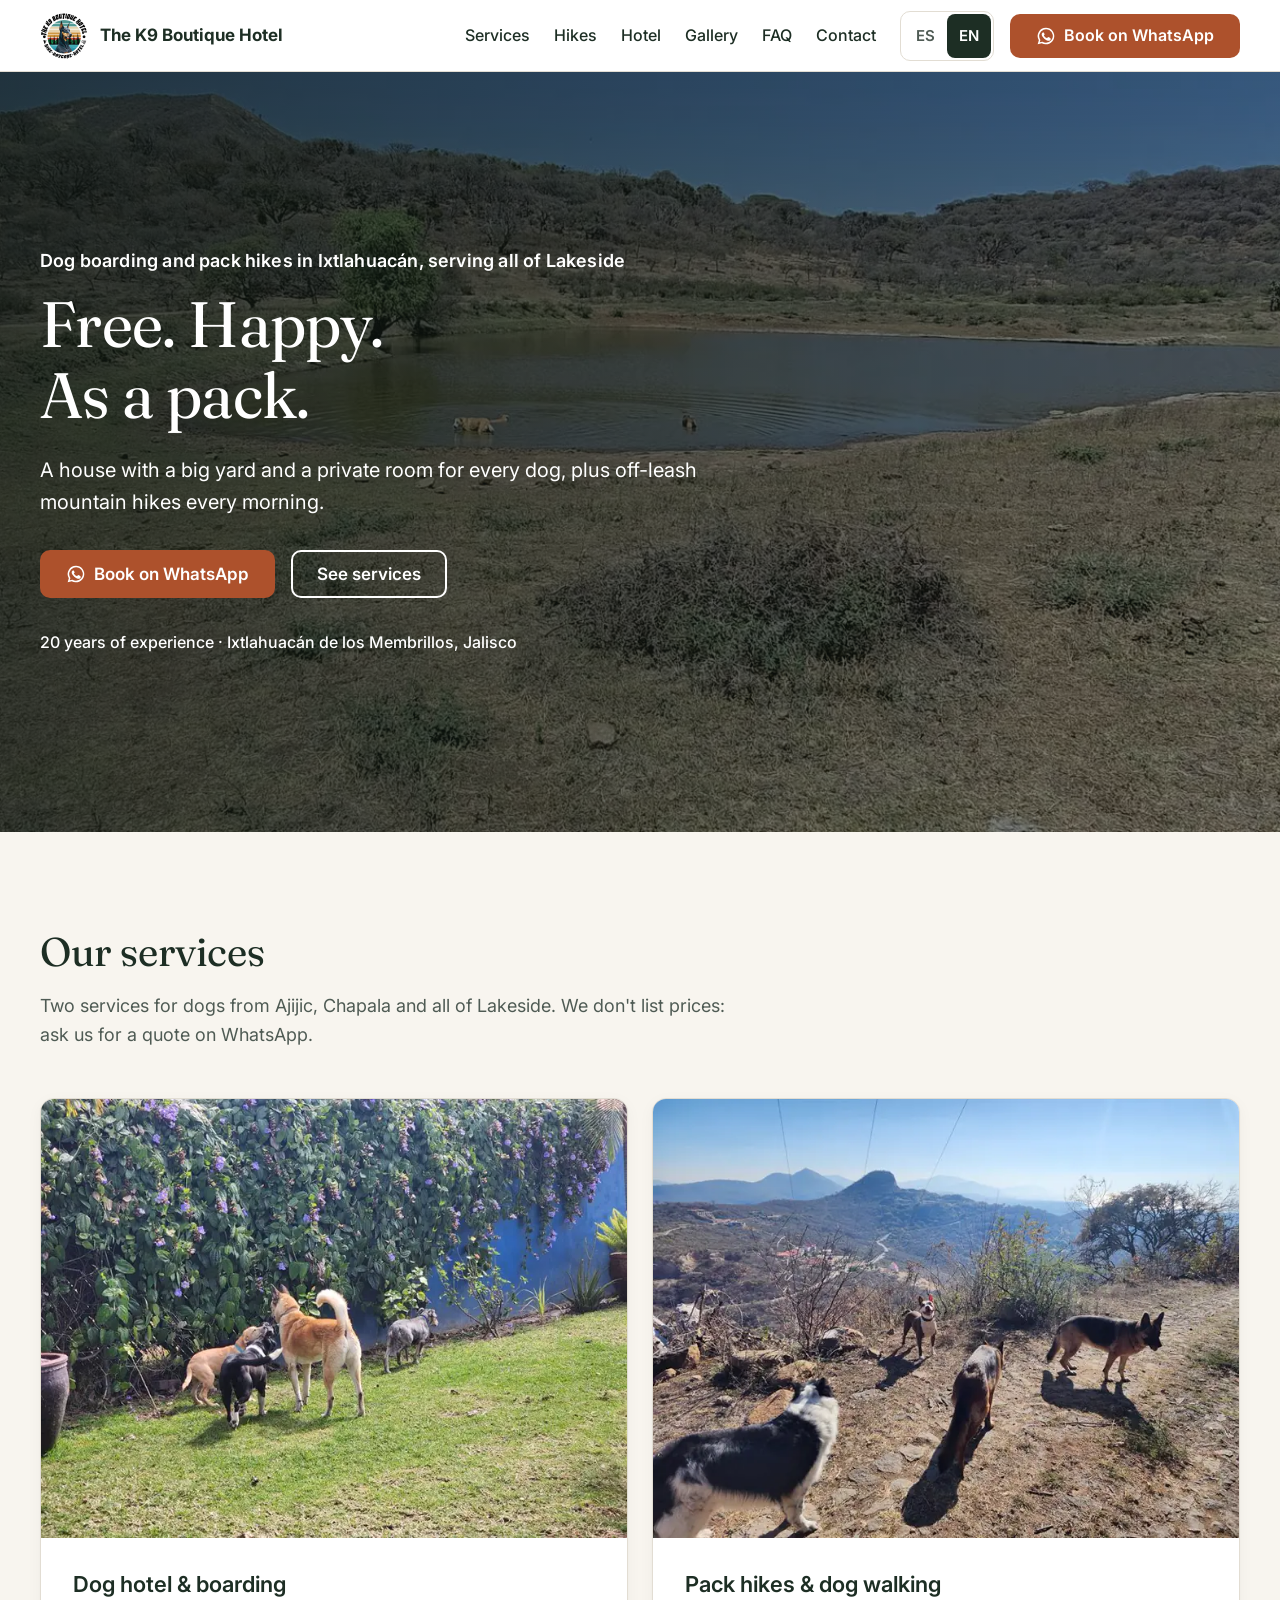
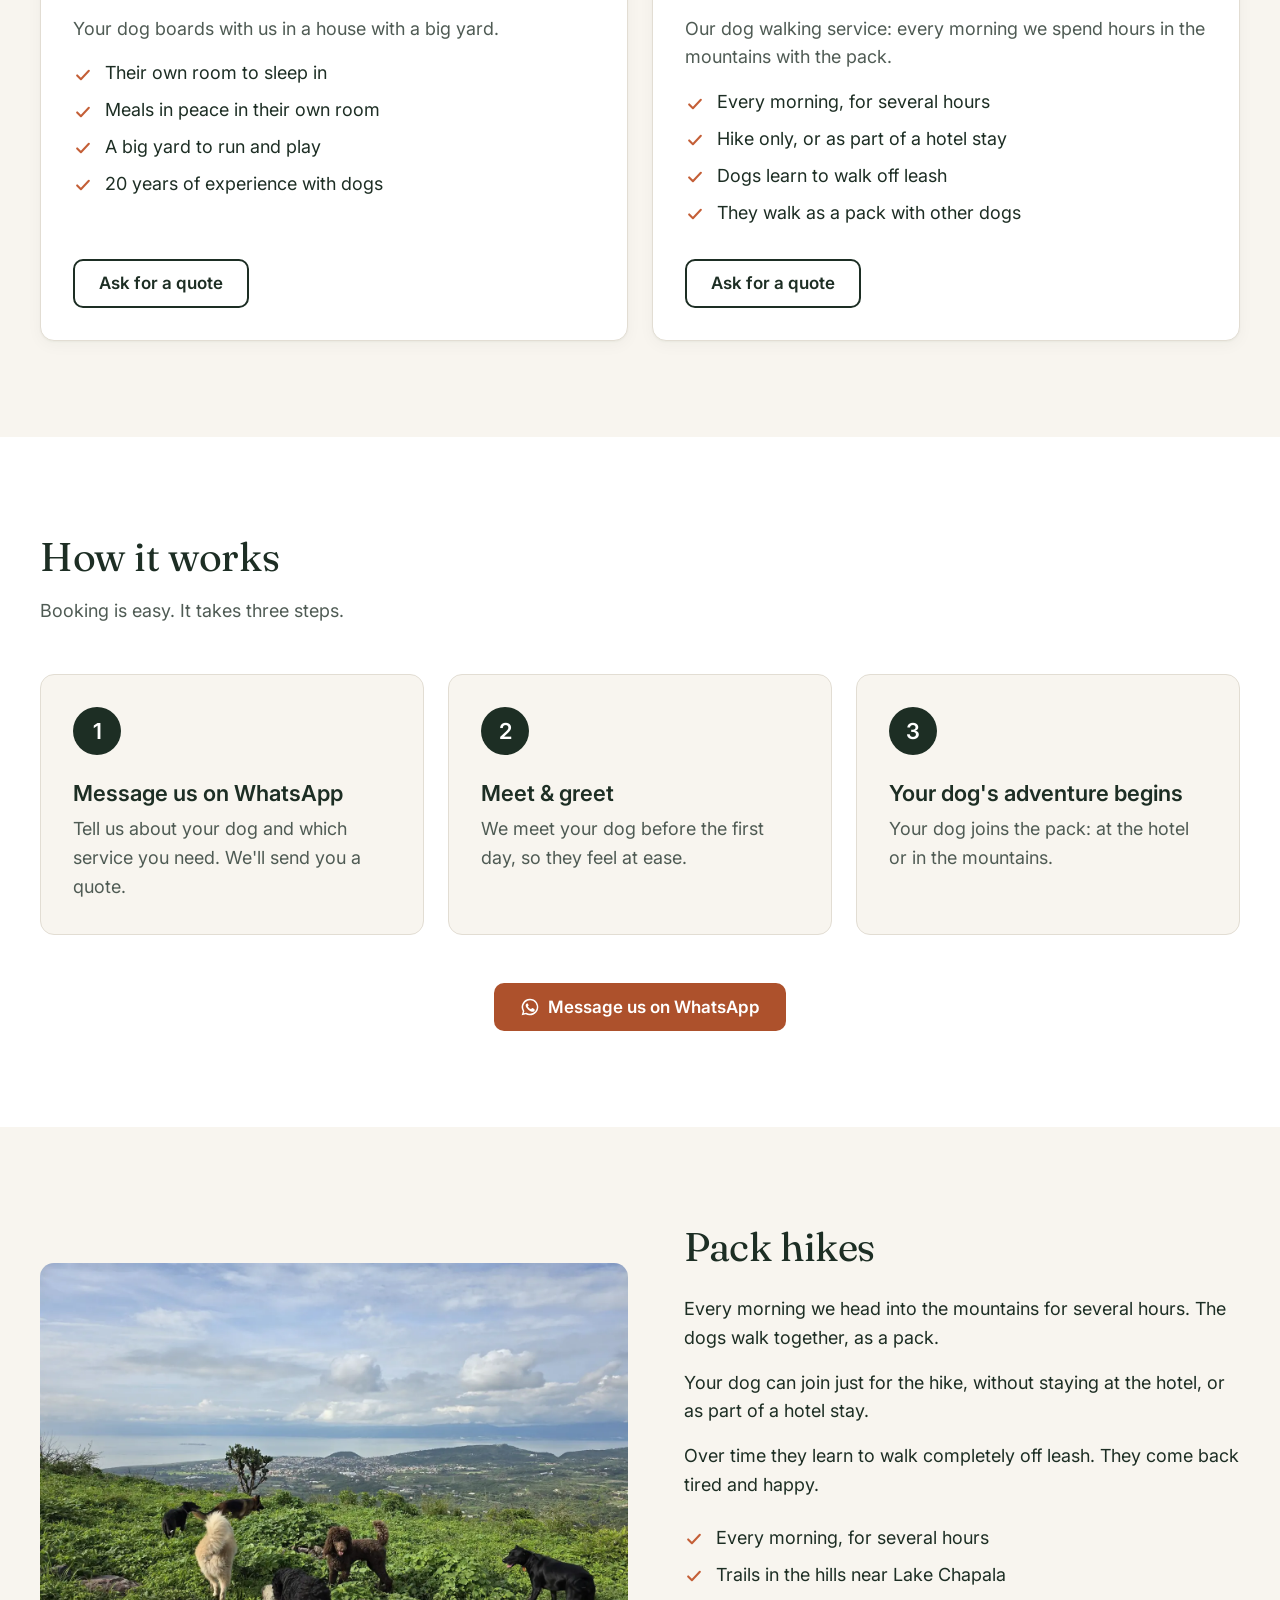
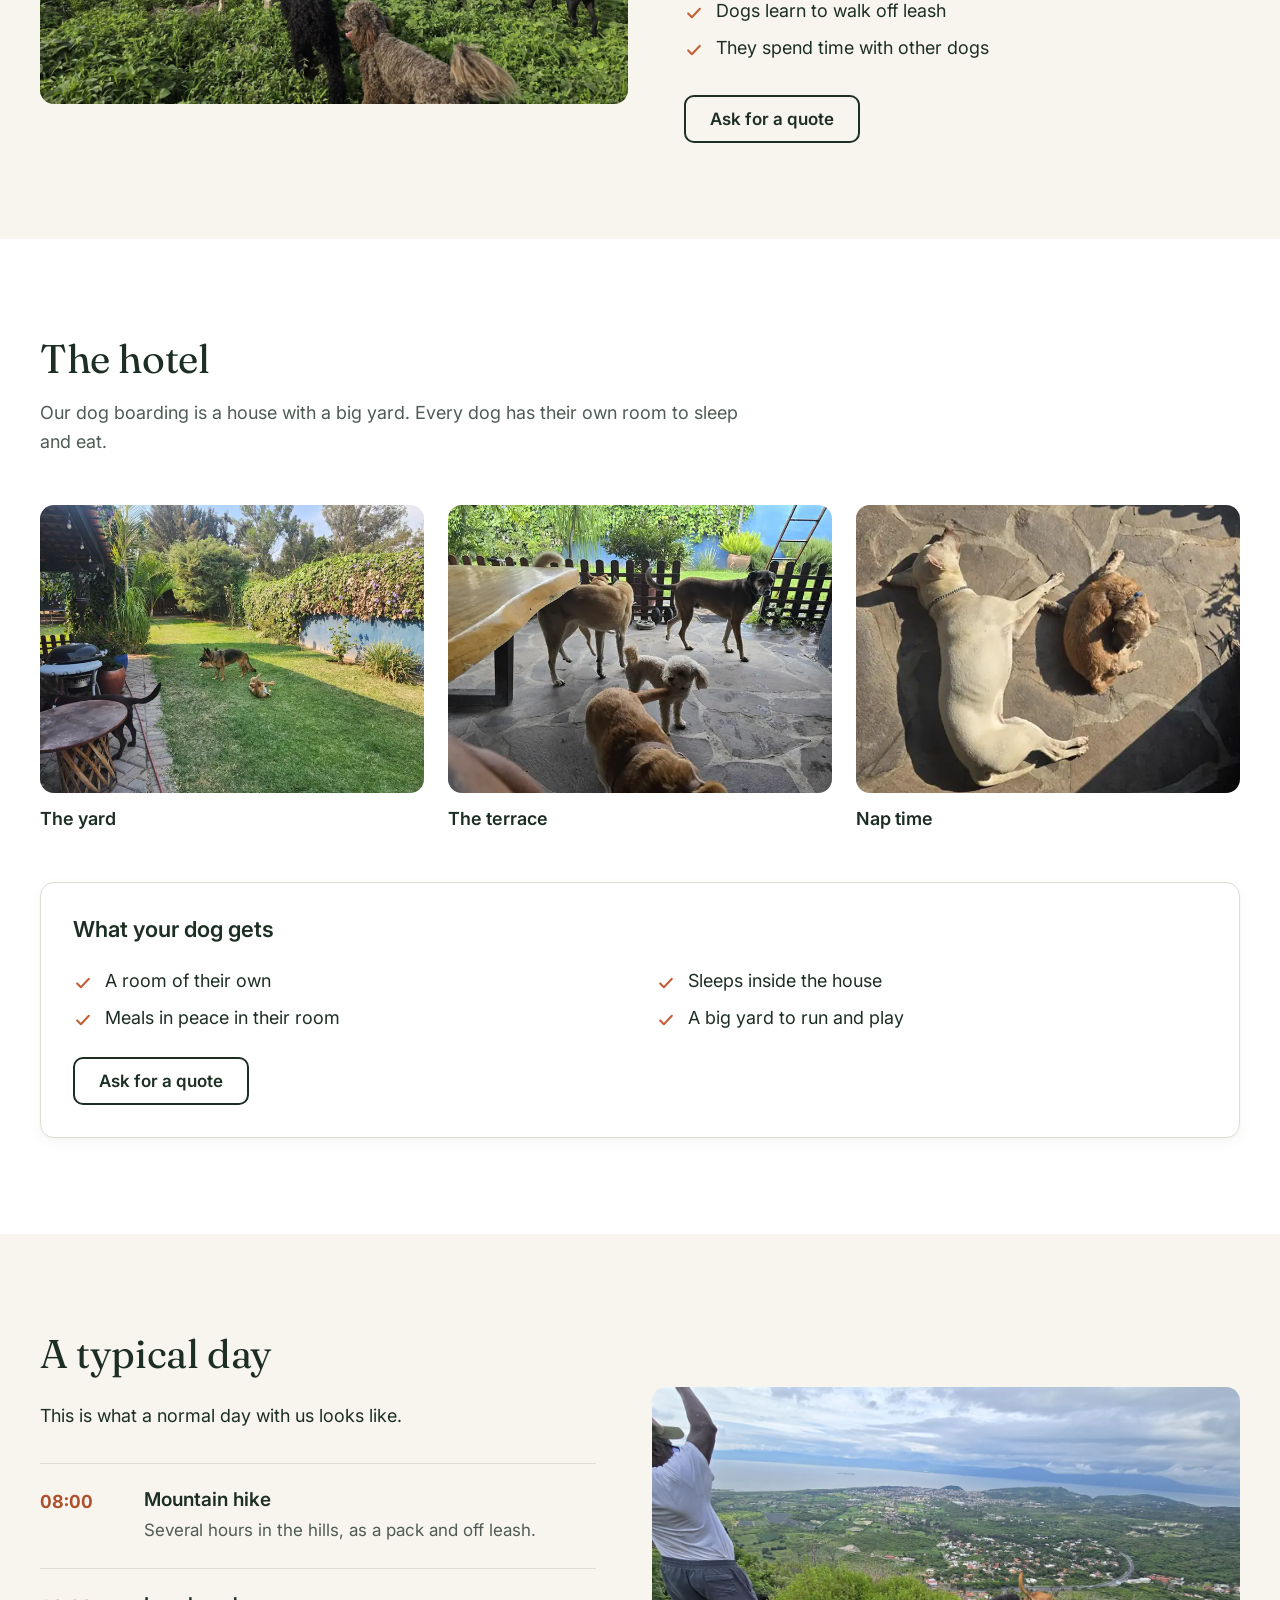
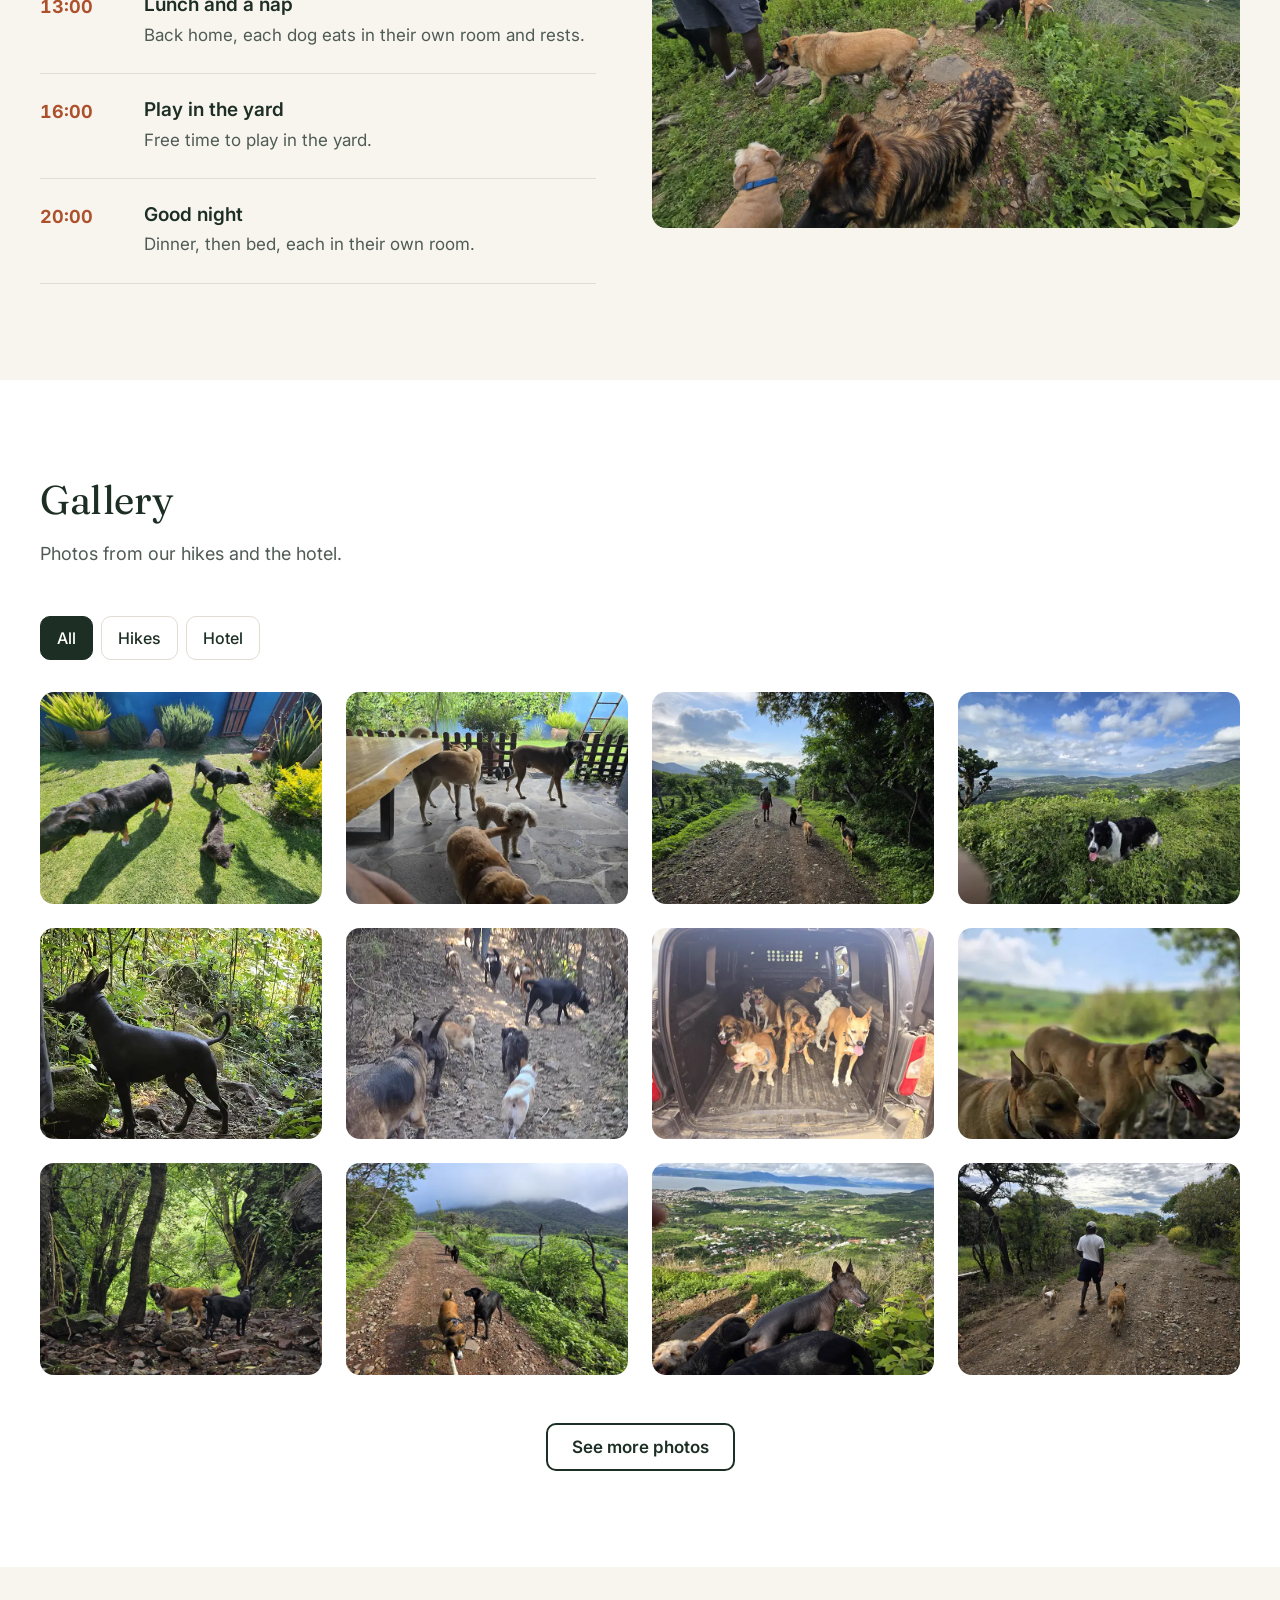
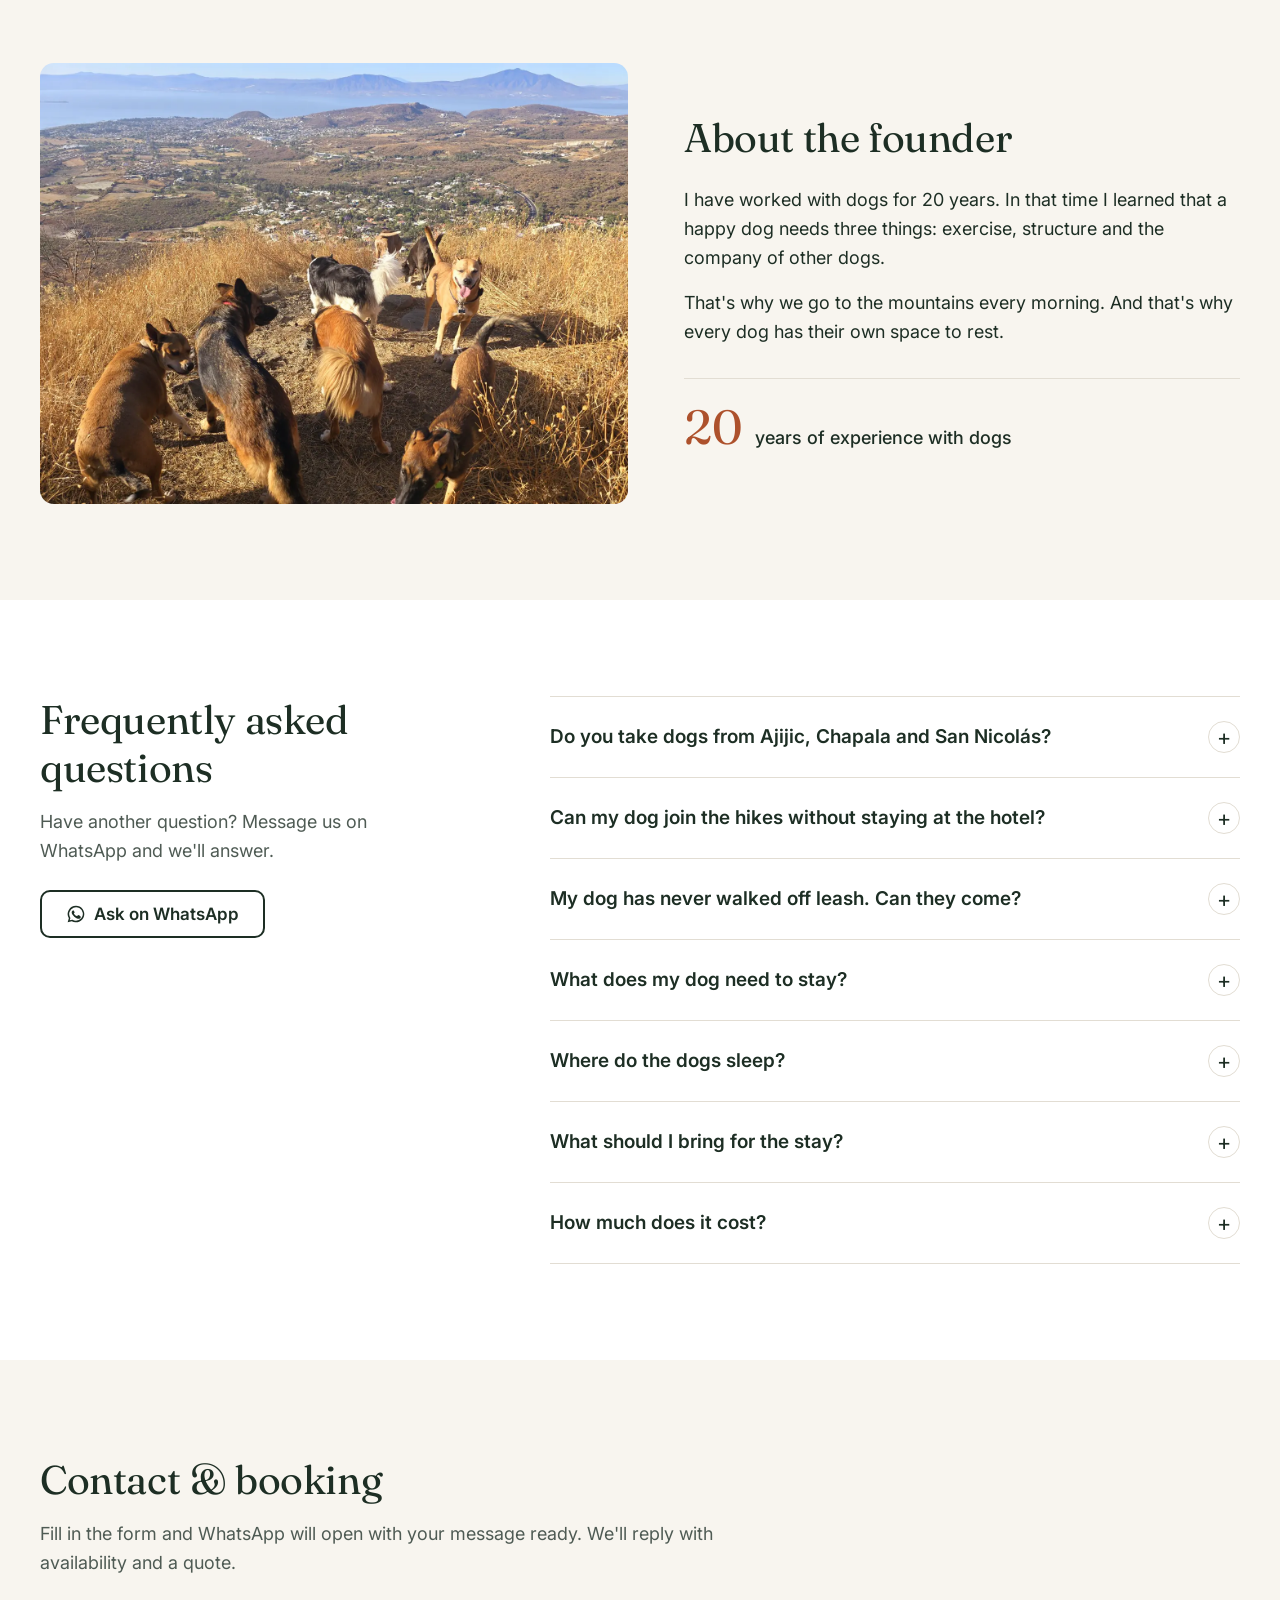
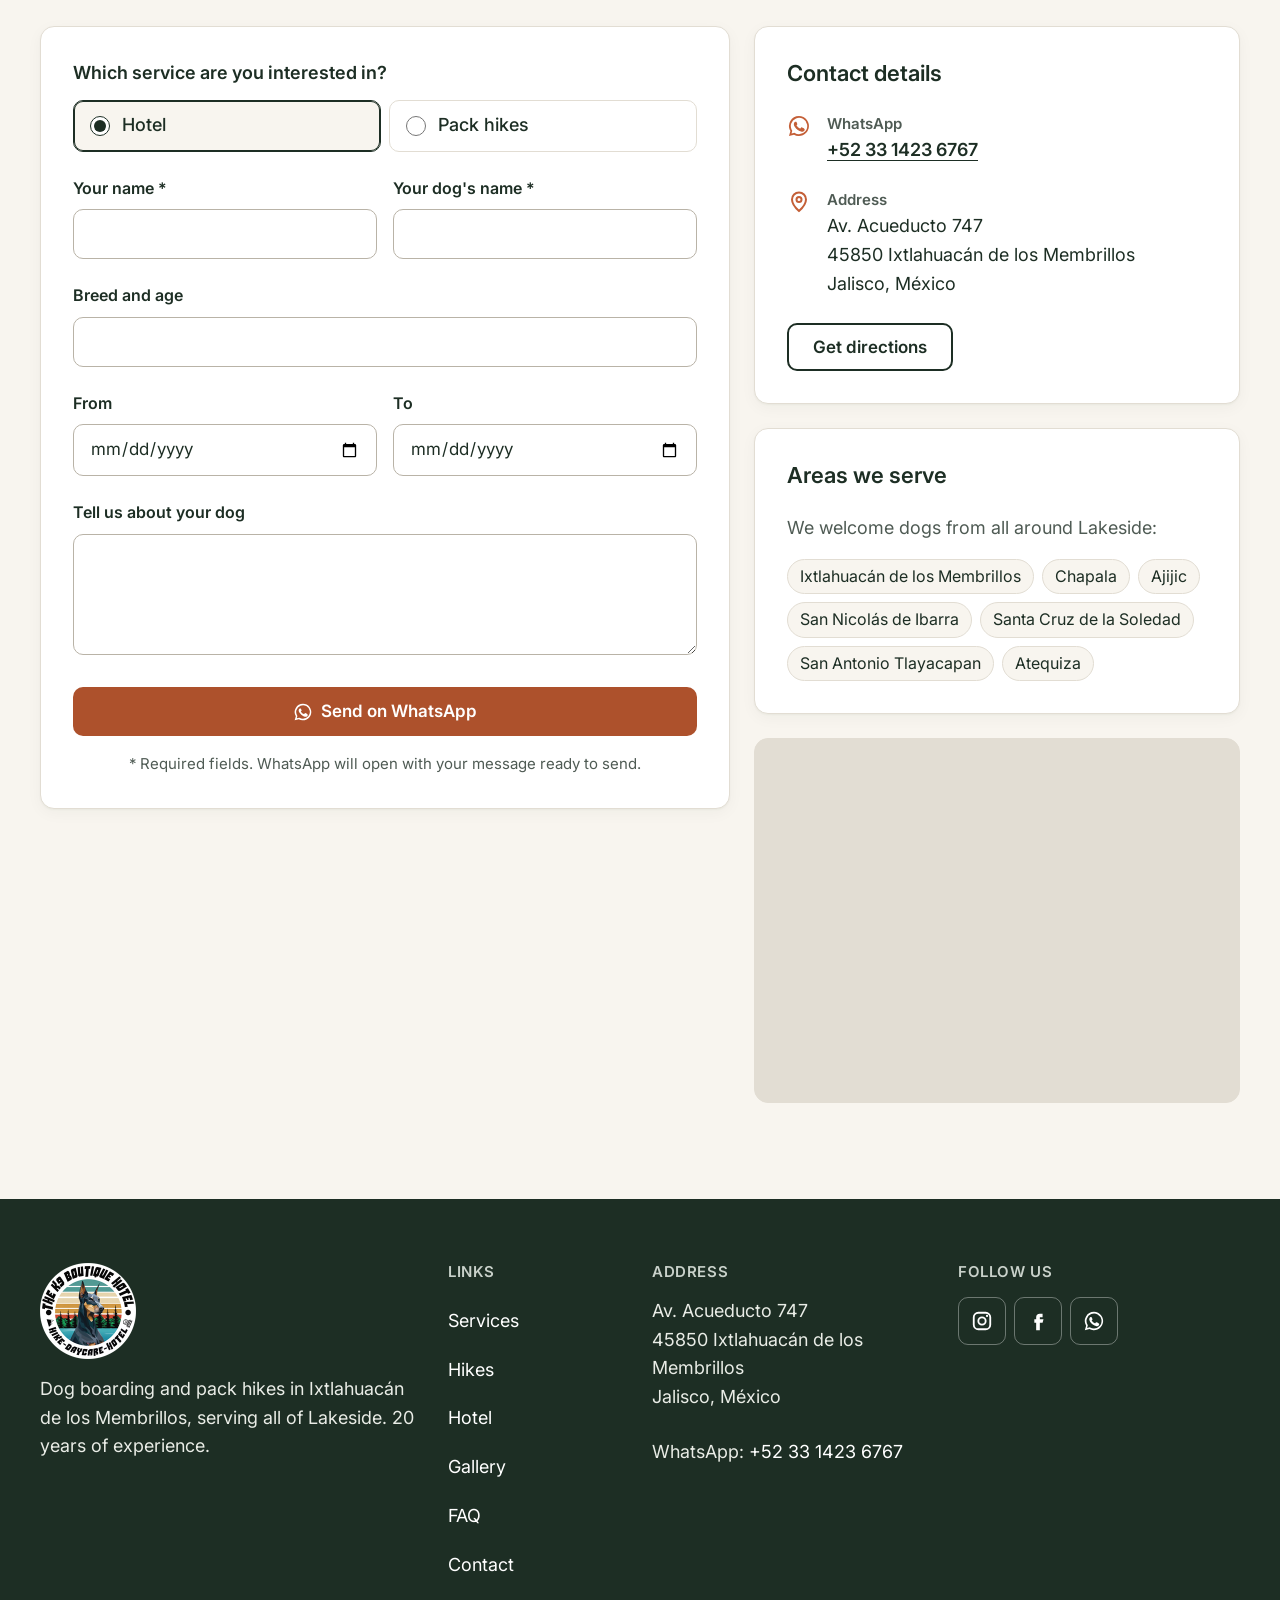
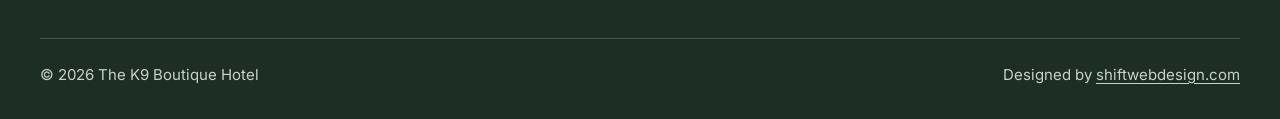
==== commit af2fb1cd: "Banner: one montage with the new clip's first 5s; footer credit - hero.mp4 is now the first 5 second" ====
--- a/en/index.html
+++ b/en/index.html
@@ -106,8 +106,8 @@
   <link rel="preconnect" href="https://fonts.googleapis.com">
   <link rel="preconnect" href="https://fonts.gstatic.com" crossorigin>
   <link href="https://fonts.googleapis.com/css2?family=Fraunces:opsz,wght@9..144,400&family=Inter:wght@400;500;600;700&display=swap" rel="stylesheet">
-  <link rel="preload" as="image" href="../video/banner-1-poster.webp">
-  <link rel="stylesheet" href="../css/styles.css?v=20261010">
+  <link rel="preload" as="image" href="../video/hero-poster.webp?v=2">
+  <link rel="stylesheet" href="../css/styles.css?v=20261011">
 </head>
 <body>
 
@@ -170,8 +170,8 @@
 
 <!-- ============ 1. HERO ============ -->
 <section class="hero" aria-labelledby="hero-title">
-  <video class="hero-video" autoplay muted loop playsinline preload="auto" poster="../video/banner-1-poster.webp" aria-hidden="true" data-next="video/hero.mp4">
-    <source src="../video/banner-1.mp4" type="video/mp4">
+  <video class="hero-video" autoplay muted loop playsinline preload="metadata" poster="../video/hero-poster.webp?v=2" aria-hidden="true">
+    <source src="../video/hero.mp4?v=2" type="video/mp4">
   </video>
   <div class="container hero-content">
     <h1 class="hero-kicker" id="hero-title">
@@ -584,6 +584,7 @@
   </div>
   <div class="container footer-bottom">
     <p>© <span id="year">2026</span> The K9 Boutique Hotel</p>
+    <p class="credit"><span class="es">Diseñado por</span><span class="en">Designed by</span> <a href="https://shiftwebdesign.com" target="_blank" rel="noopener">shiftwebdesign.com</a></p>
   </div>
 </footer>
 
@@ -595,7 +596,7 @@
   <button class="lb-btn lb-next" type="button"><span class="sr-only es">Foto siguiente</span><span class="sr-only en">Next photo</span><svg viewBox="0 0 24 24" aria-hidden="true"><path d="M9 6l6 6-6 6" fill="none" stroke="currentColor" stroke-width="2"/></svg></button>
 </dialog>
 
-<script src="../js/gallery-data.js?v=20261010"></script>
-<script src="../js/main.js?v=20261010"></script>
+<script src="../js/gallery-data.js?v=20261011"></script>
+<script src="../js/main.js?v=20261011"></script>
 </body>
 </html>
--- a/css/styles.css
+++ b/css/styles.css
@@ -165,7 +165,7 @@
   min-height: min(calc(100vh - var(--header-h)), 760px);
   display: flex; align-items: center;
   padding-block: var(--s7);
-  background: var(--forest) url("../video/banner-1-poster.webp") center / cover no-repeat;
+  background: var(--forest) url("../video/hero-poster.webp?v=2") center / cover no-repeat;
   color: var(--white);
 }
 .hero-video { position: absolute; inset: 0; z-index: -2; width: 100%; height: 100%; object-fit: cover; }
@@ -339,7 +339,10 @@
 .socials a { display: grid; place-items: center; width: 48px; height: 48px; padding: 0; border: 1px solid rgba(255, 255, 255, .35); border-radius: var(--r-btn); }
 .socials a:hover { background: var(--white); color: var(--forest); text-decoration: none; }
 .socials .icon { width: 22px; height: 22px; }
-.footer-bottom { margin-top: var(--s5); padding-top: var(--s3); border-top: 1px solid rgba(255, 255, 255, .2); font-size: 15px; color: #c9d1ca; }
+.footer-bottom { display: flex; flex-wrap: wrap; justify-content: space-between; gap: var(--s1) var(--s3); margin-top: var(--s5); padding-top: var(--s3); border-top: 1px solid rgba(255, 255, 255, .2); font-size: 15px; color: #c9d1ca; }
+.footer-bottom p { margin: 0; }
+.credit a { color: #c9d1ca; text-underline-offset: 3px; display: inline-block; padding-block: 12px; margin-block: -12px; }
+.credit a:hover { color: var(--white); }
 
 /* ---------- Lightbox (native <dialog>) ---------- */
 .lightbox {
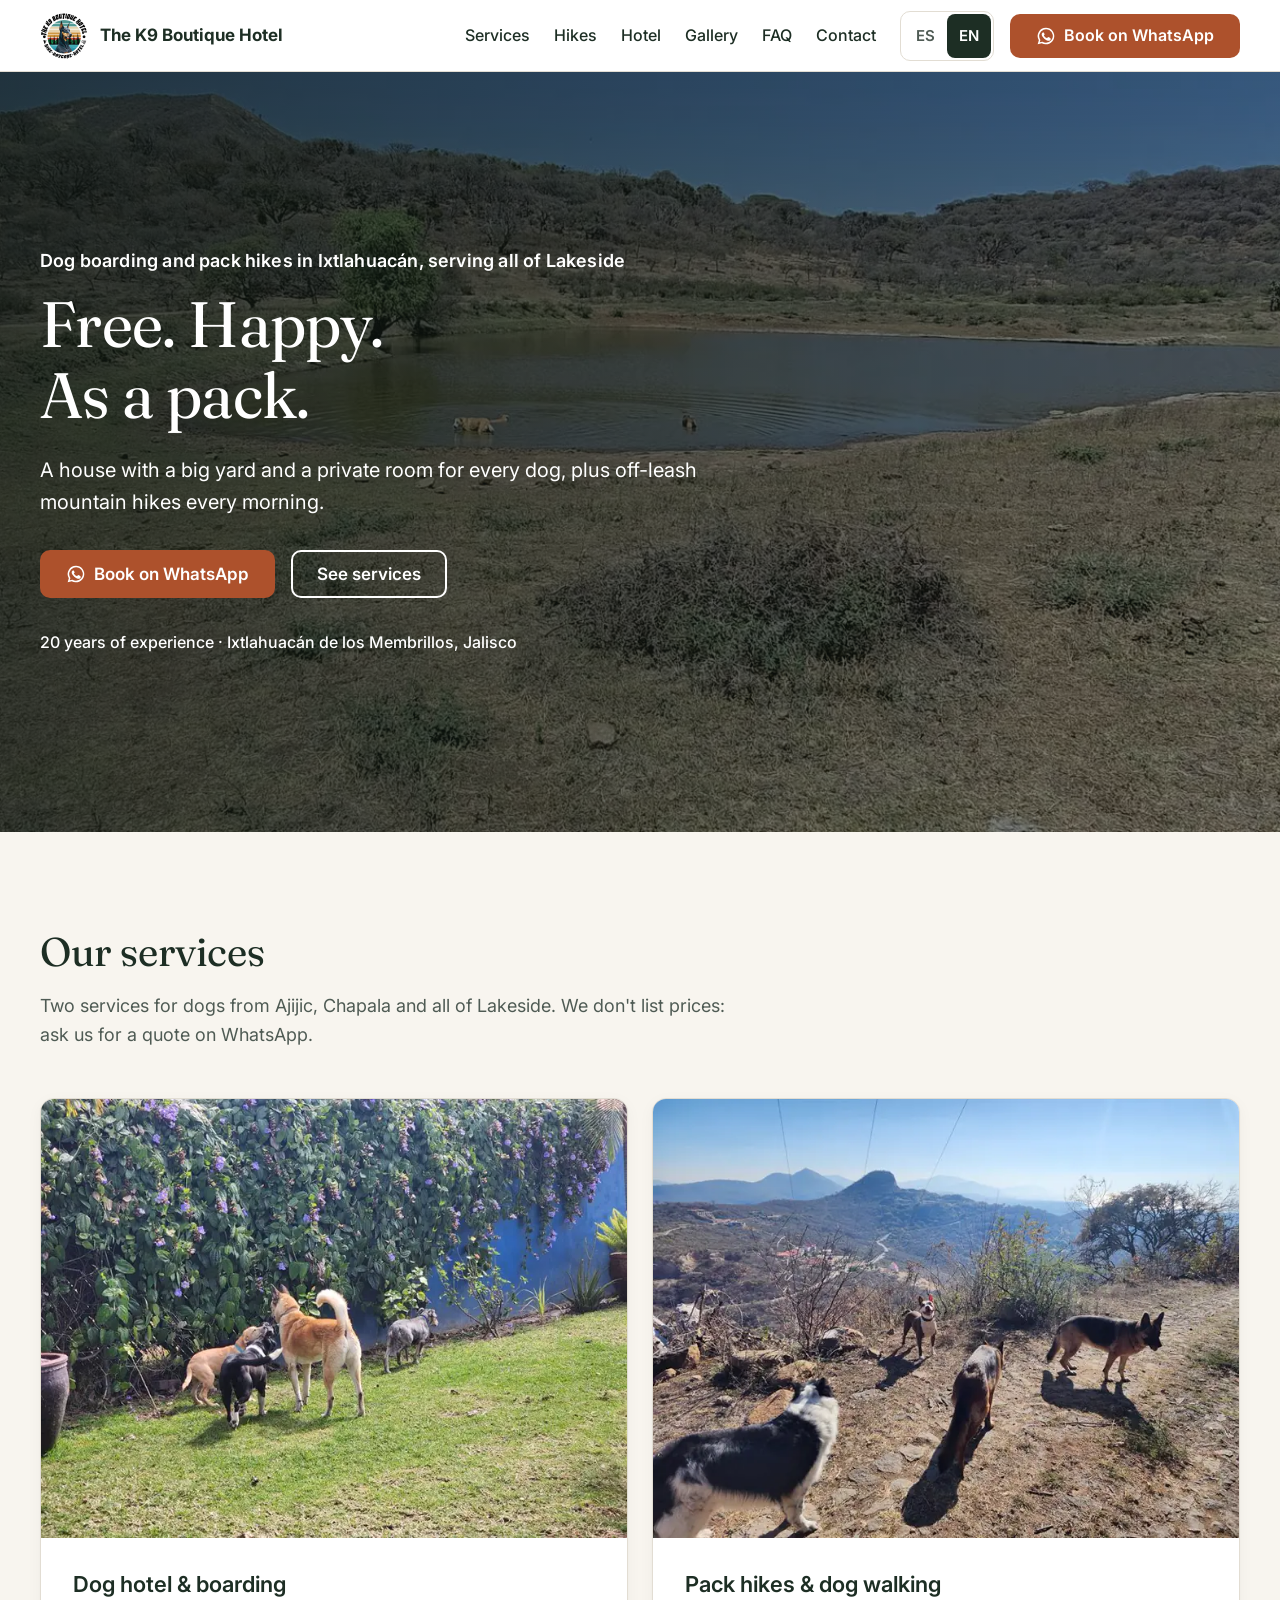
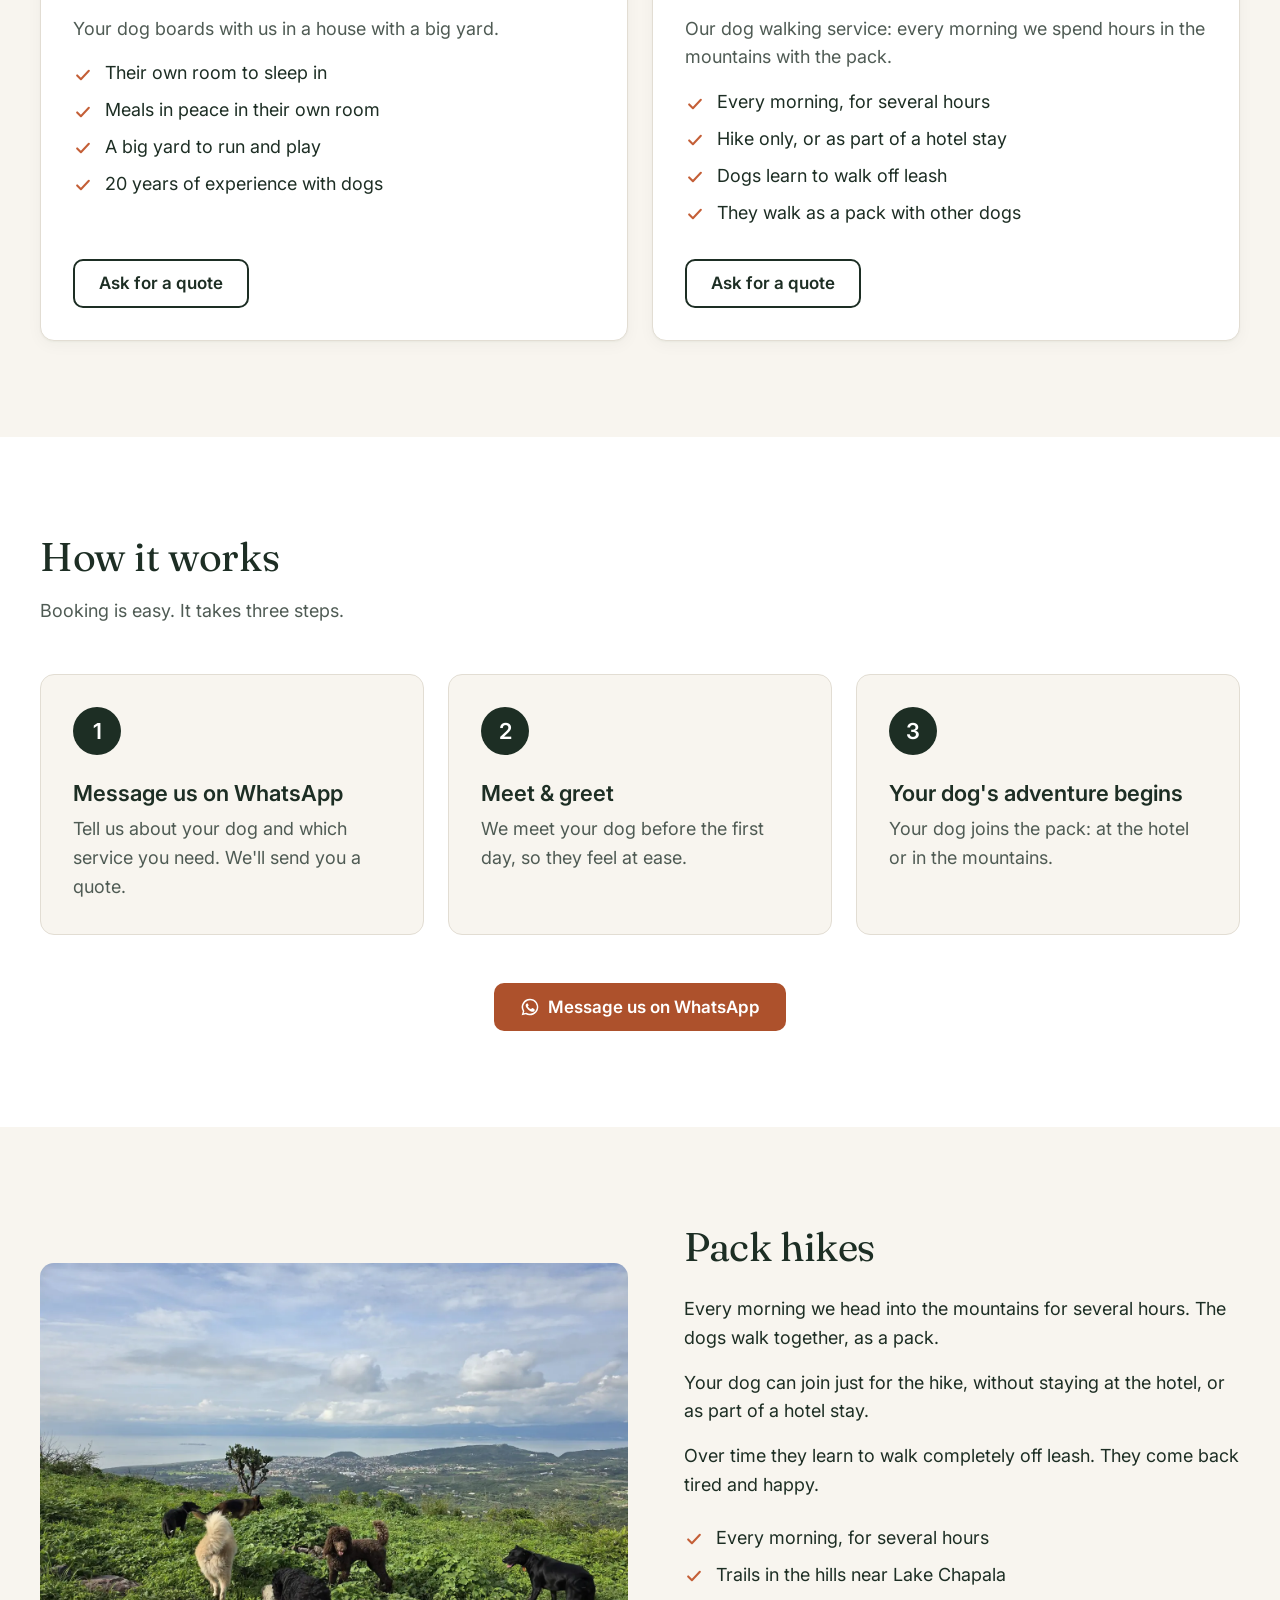
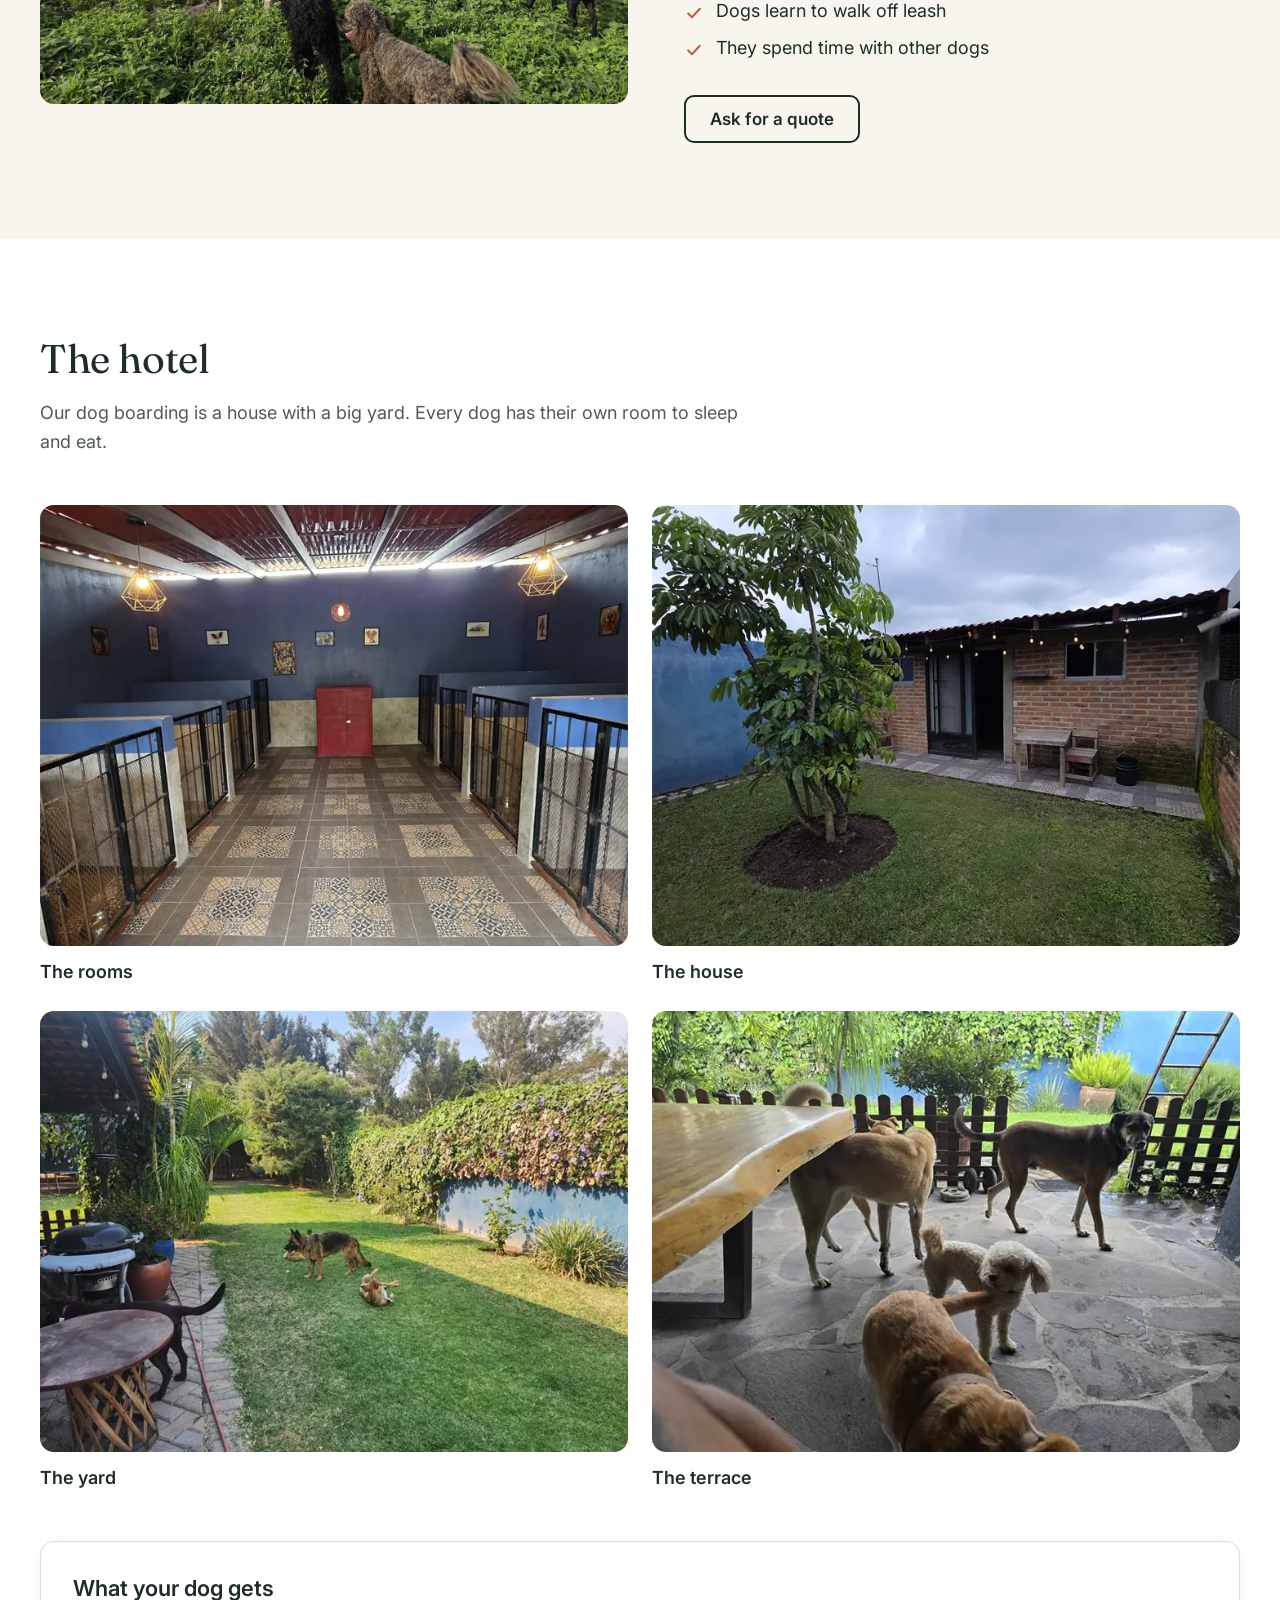
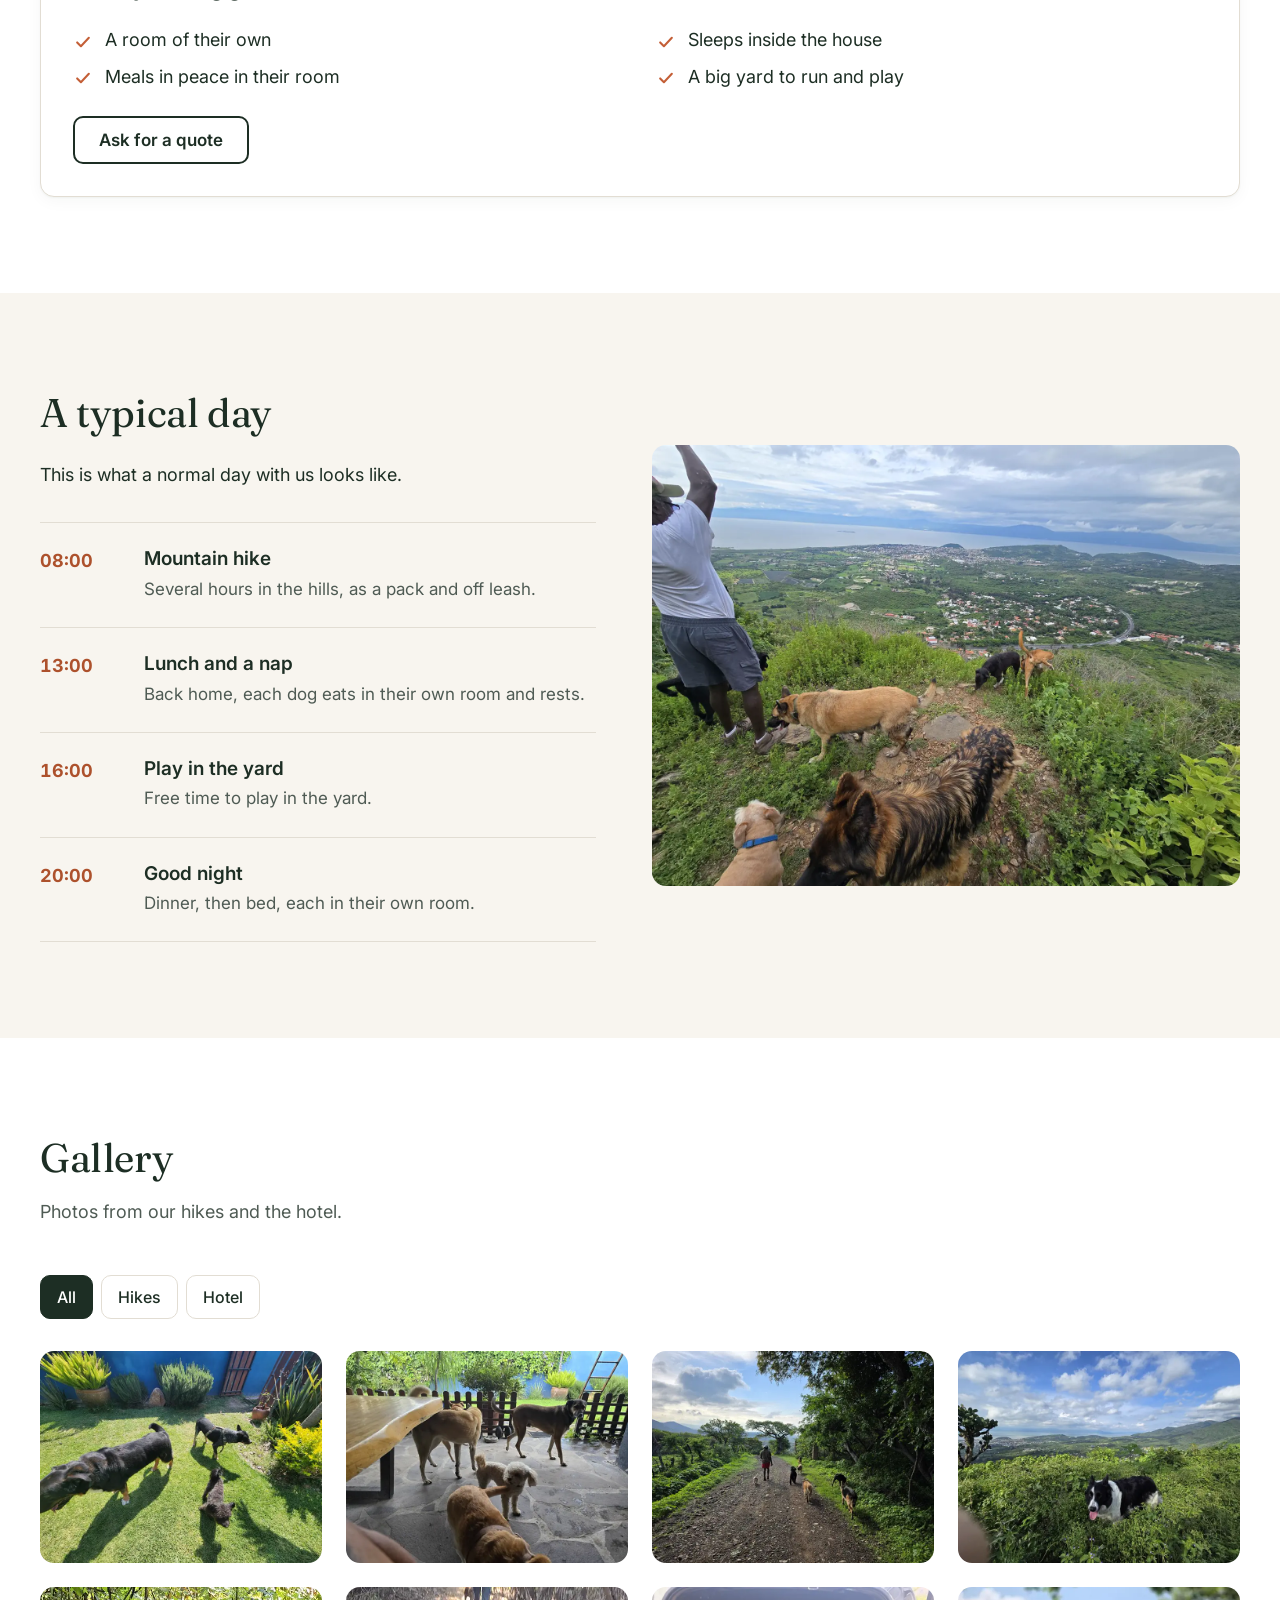
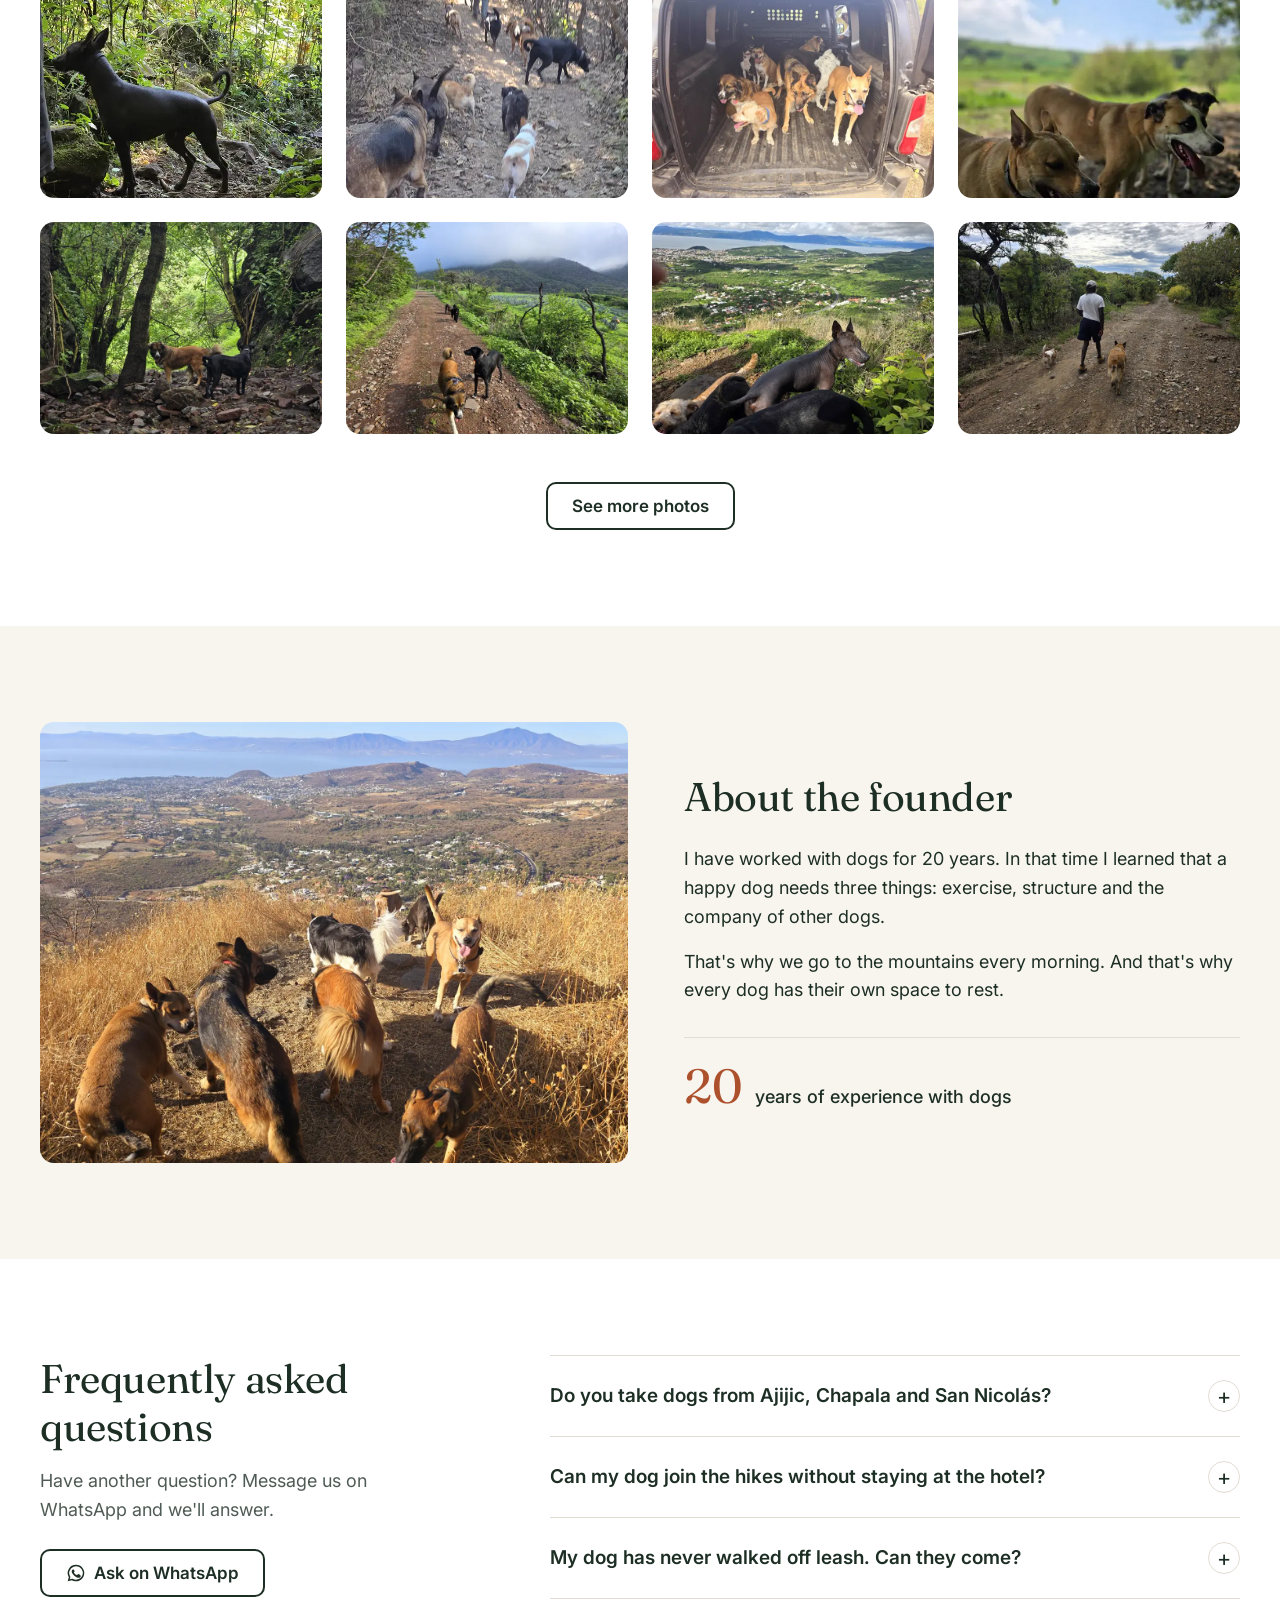
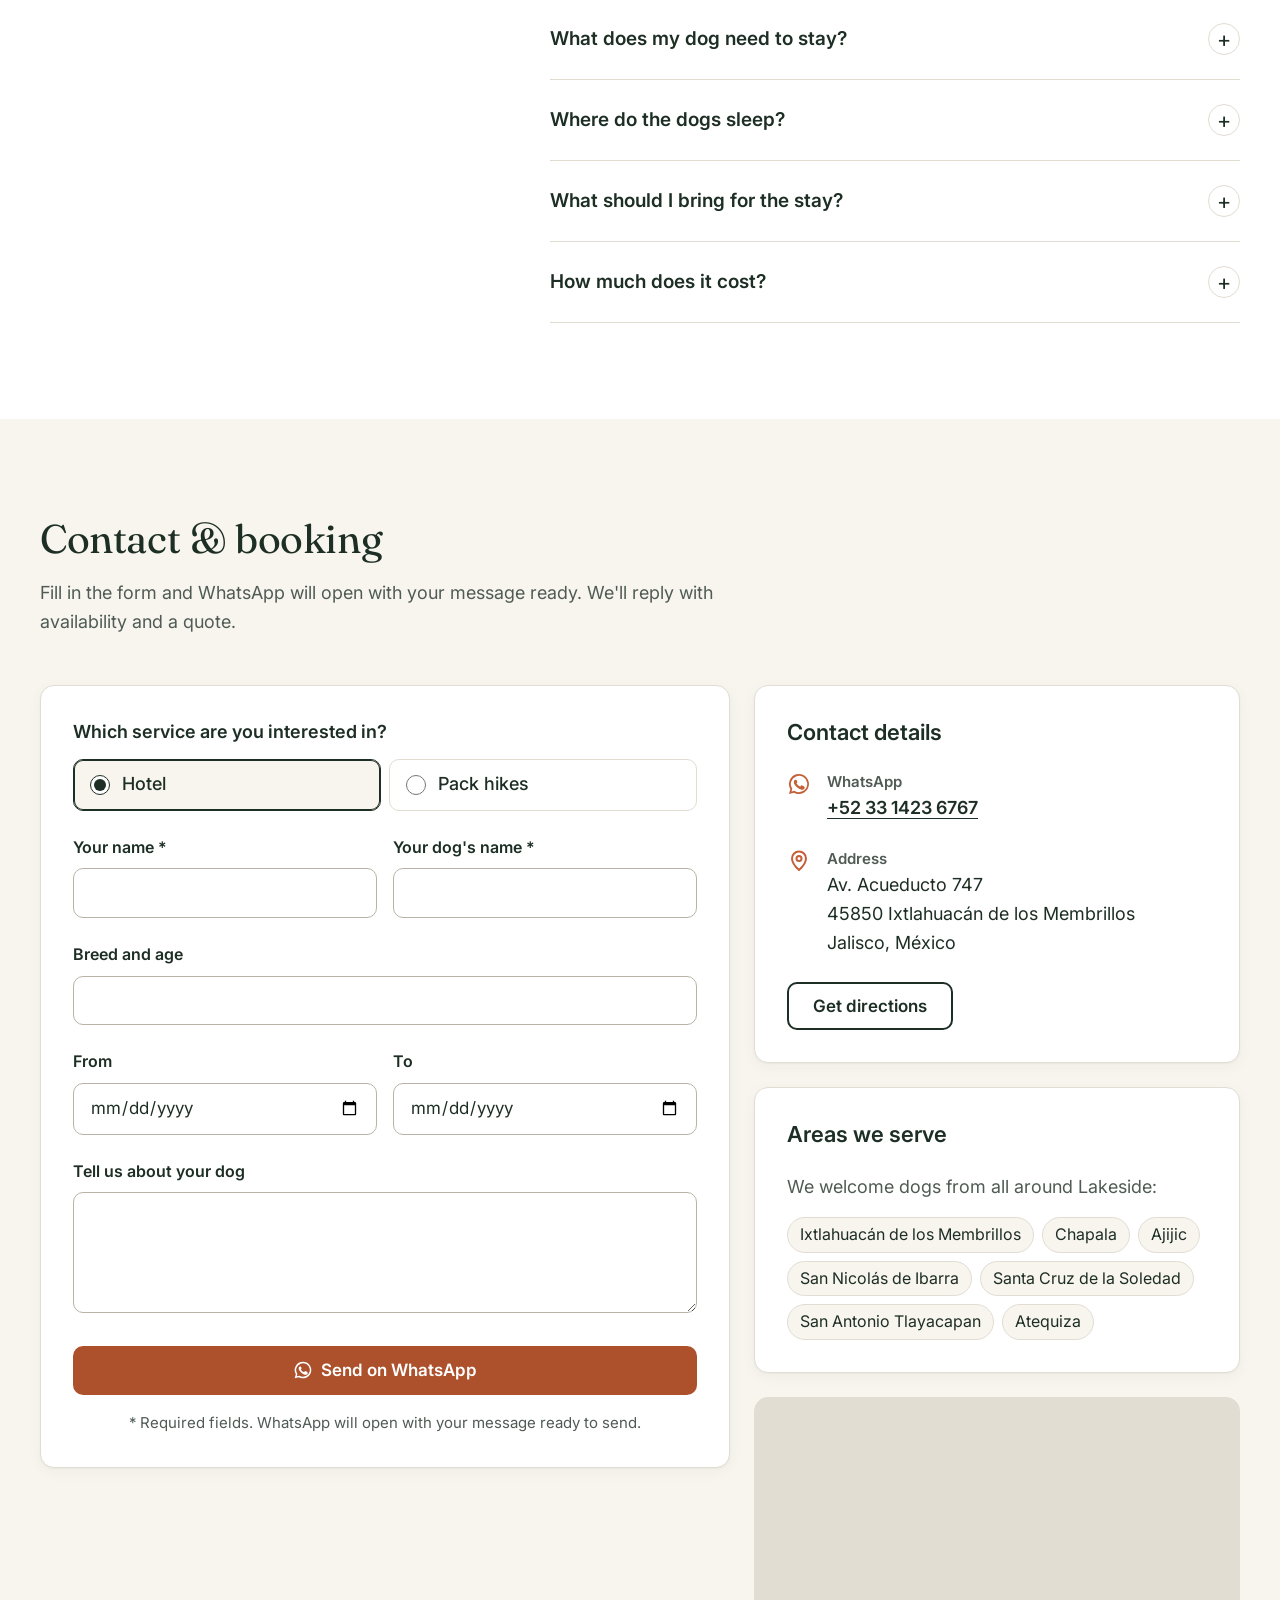
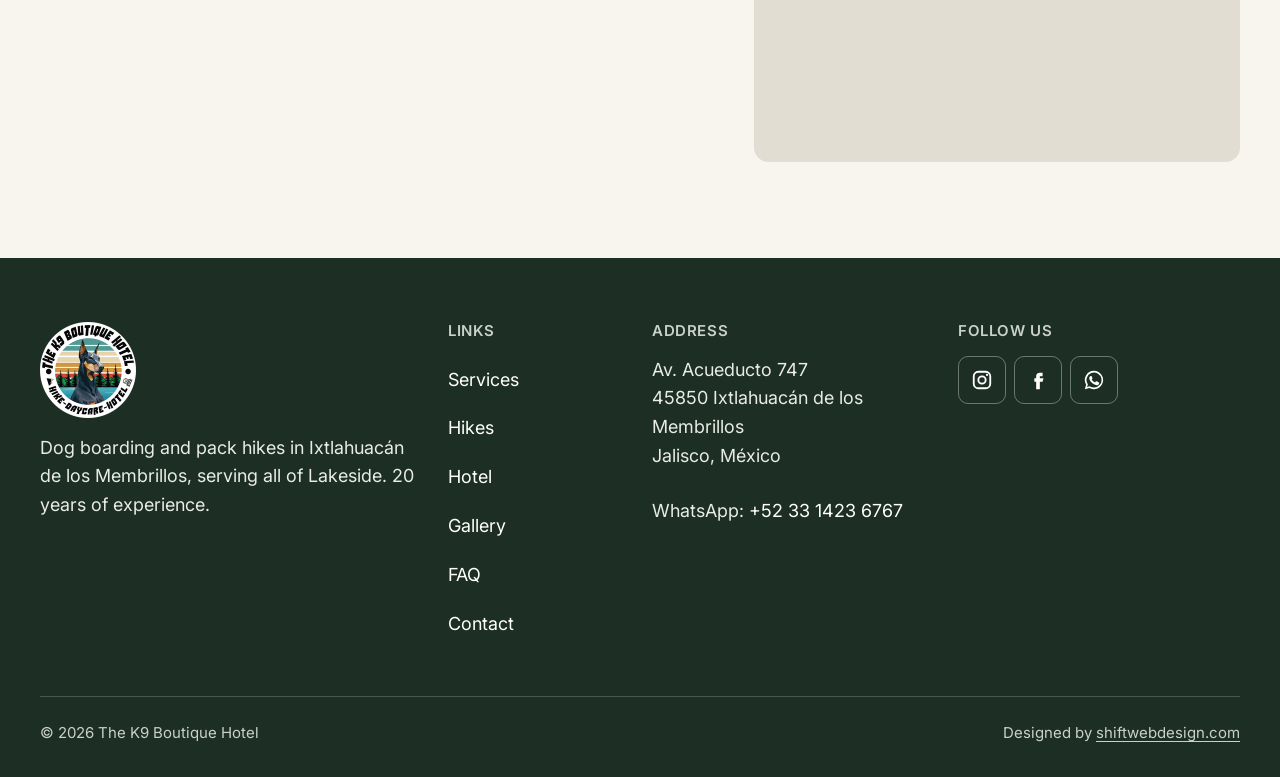
==== commit a89329ac: "Hotel section: add photos of the rooms and the house New photos (rooms inside the hotel, the house w" ====
--- a/en/index.html
+++ b/en/index.html
@@ -101,13 +101,17 @@
   </script>
   <!-- SEO:END -->
   <meta name="theme-color" content="#1d2e24">
+  <link rel="icon" href="/favicon.ico" sizes="48x48">
+  <link rel="icon" type="image/png" sizes="192x192" href="../img/favicon-192.png">
+  <link rel="icon" type="image/png" sizes="96x96" href="../img/favicon-96.png">
+  <link rel="icon" type="image/png" sizes="48x48" href="../img/favicon-48.png">
   <link rel="icon" type="image/png" sizes="32x32" href="../img/favicon-32.png">
   <link rel="apple-touch-icon" href="../img/apple-touch-icon.png">
   <link rel="preconnect" href="https://fonts.googleapis.com">
   <link rel="preconnect" href="https://fonts.gstatic.com" crossorigin>
   <link href="https://fonts.googleapis.com/css2?family=Fraunces:opsz,wght@9..144,400&family=Inter:wght@400;500;600;700&display=swap" rel="stylesheet">
   <link rel="preload" as="image" href="../video/hero-poster.webp?v=2">
-  <link rel="stylesheet" href="../css/styles.css?v=20261011">
+  <link rel="stylesheet" href="../css/styles.css?v=20261012">
 </head>
 <body>
 
@@ -305,21 +309,26 @@
       <h2 id="hotel-title"><span class="es">El hotel</span><span class="en">The hotel</span></h2>
       <p><span class="es">Nuestro hotel para perros es una casa con un jardín grande. Cada perro tiene su propia habitación para dormir y comer.</span><span class="en">Our dog boarding is a house with a big yard. Every dog has their own room to sleep and eat.</span></p>
     </header>
-    <div class="grid">
+    <div class="grid hotel-photos">
       <figure class="figure">
-        <img class="photo" src="../img/k9-0213-sm.webp" width="720" height="540" loading="lazy"
+        <img class="photo" src="../img/hotel-habitaciones-sm.webp" srcset="../img/hotel-habitaciones-sm.webp 720w, ../img/hotel-habitaciones.webp 1440w" sizes="(max-width: 720px) 100vw, 588px" width="720" height="540" loading="lazy"
+          alt="The private dog rooms inside the hotel" data-alt-en="The private dog rooms inside the hotel">
+        <figcaption><span class="es">Las habitaciones</span><span class="en">The rooms</span></figcaption>
+      </figure>
+      <figure class="figure">
+        <img class="photo" src="../img/hotel-casa-sm.webp" srcset="../img/hotel-casa-sm.webp 720w, ../img/hotel-casa.webp 1440w" sizes="(max-width: 720px) 100vw, 588px" width="720" height="540" loading="lazy"
+          alt="The hotel house and its yard" data-alt-en="The hotel house and its yard">
+        <figcaption><span class="es">La casa</span><span class="en">The house</span></figcaption>
+      </figure>
+      <figure class="figure">
+        <img class="photo" src="../img/k9-0213-sm.webp" srcset="../img/k9-0213-sm.webp 720w, ../img/k9-0213.webp 1440w" sizes="(max-width: 720px) 100vw, 588px" width="720" height="540" loading="lazy"
           alt="The hotel yard with dogs playing" data-alt-en="The hotel yard with dogs playing">
         <figcaption><span class="es">El jardín</span><span class="en">The yard</span></figcaption>
       </figure>
       <figure class="figure">
-        <img class="photo" src="../img/k9-0466-sm.webp" width="720" height="540" loading="lazy"
+        <img class="photo" src="../img/k9-0466-sm.webp" srcset="../img/k9-0466-sm.webp 720w, ../img/k9-0466.webp 1440w" sizes="(max-width: 720px) 100vw, 588px" width="720" height="540" loading="lazy"
           alt="Dogs on the hotel terrace" data-alt-en="Dogs on the hotel terrace">
         <figcaption><span class="es">La terraza</span><span class="en">The terrace</span></figcaption>
-      </figure>
-      <figure class="figure">
-        <img class="photo" src="../img/k9-0938-sm.webp" width="540" height="720" loading="lazy"
-          alt="Two dogs taking a nap" data-alt-en="Two dogs taking a nap">
-        <figcaption><span class="es">Hora de la siesta</span><span class="en">Nap time</span></figcaption>
       </figure>
     </div>
     <div class="card amenities">
@@ -596,7 +605,7 @@
   <button class="lb-btn lb-next" type="button"><span class="sr-only es">Foto siguiente</span><span class="sr-only en">Next photo</span><svg viewBox="0 0 24 24" aria-hidden="true"><path d="M9 6l6 6-6 6" fill="none" stroke="currentColor" stroke-width="2"/></svg></button>
 </dialog>
 
-<script src="../js/gallery-data.js?v=20261011"></script>
-<script src="../js/main.js?v=20261011"></script>
+<script src="../js/gallery-data.js?v=20261012"></script>
+<script src="../js/main.js?v=20261012"></script>
 </body>
 </html>
--- a/css/styles.css
+++ b/css/styles.css
@@ -203,6 +203,7 @@
 /* ---------- Photos ---------- */
 .photo { width: 100%; aspect-ratio: 4 / 3; object-fit: cover; border-radius: var(--r-card); background: var(--line); }
 .figure figcaption { margin-top: 12px; font-weight: 600; }
+.hotel-photos > .figure { grid-column: span 6; }
 
 /* ---------- How it works ---------- */
 .steps { counter-reset: none; }
@@ -391,7 +392,7 @@
   .hero-kicker { font-size: 16px; }
   h2 { font-size: 30px; }
   h3 { font-size: 20px; }
-  .steps > *, .services > .service { grid-column: 1 / -1; }
+  .steps > *, .services > .service, .hotel-photos > .figure { grid-column: 1 / -1; }
   .brand { gap: var(--s1); font-size: 15px; }
   .brand img { width: 44px; height: 44px; }
   .brand span { max-width: 7.5em; }
